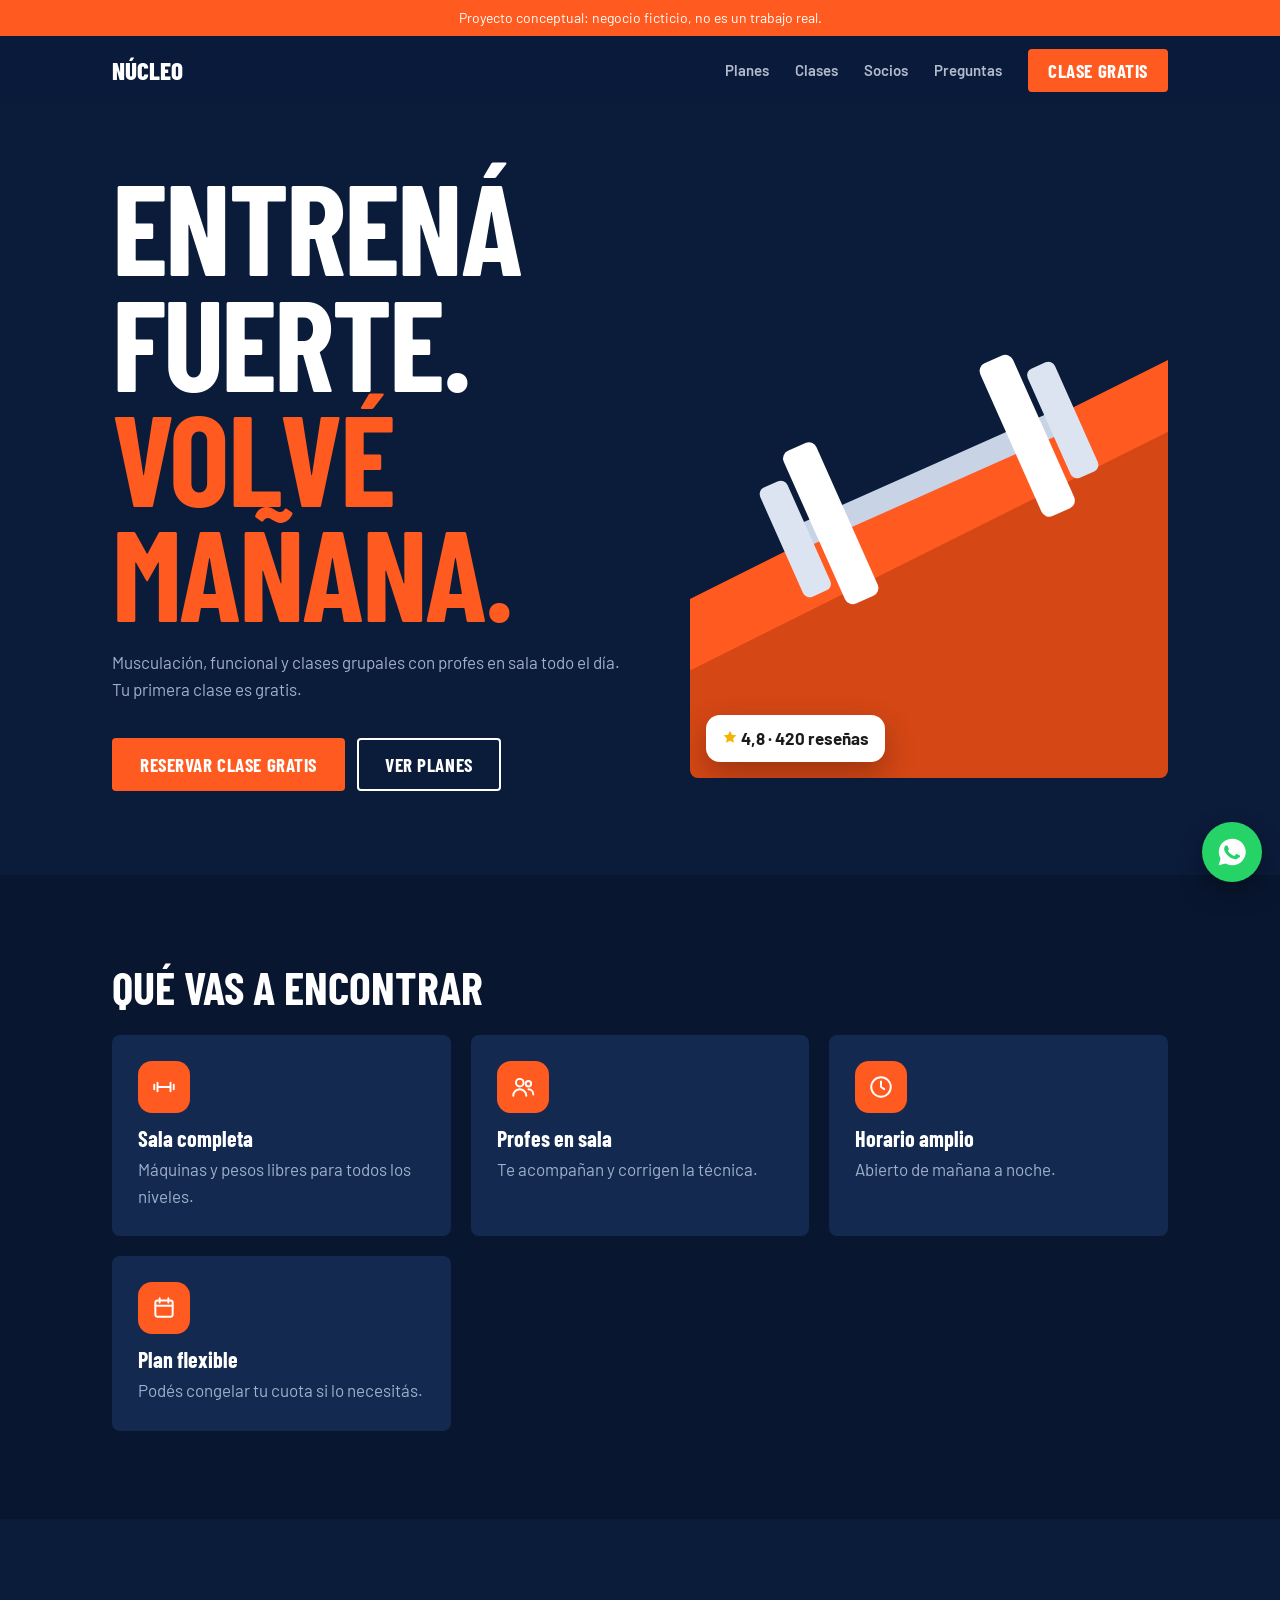
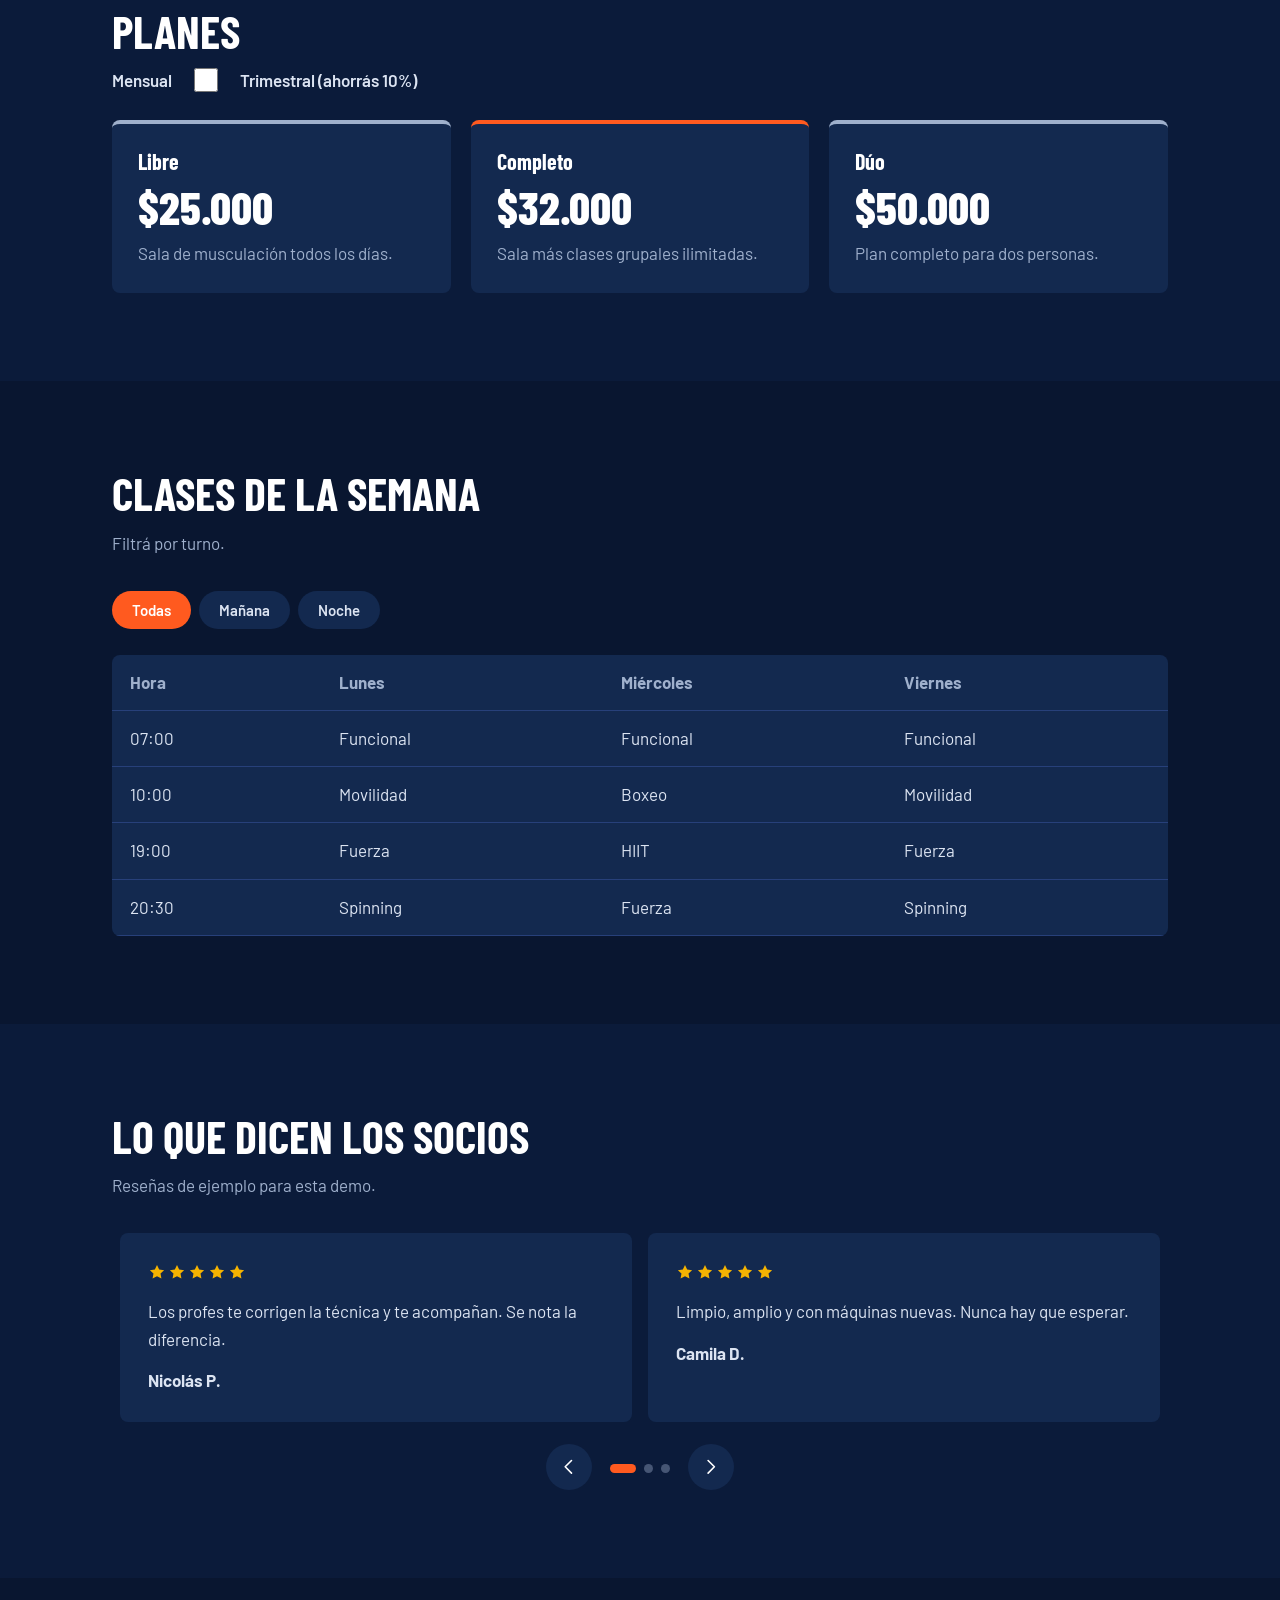
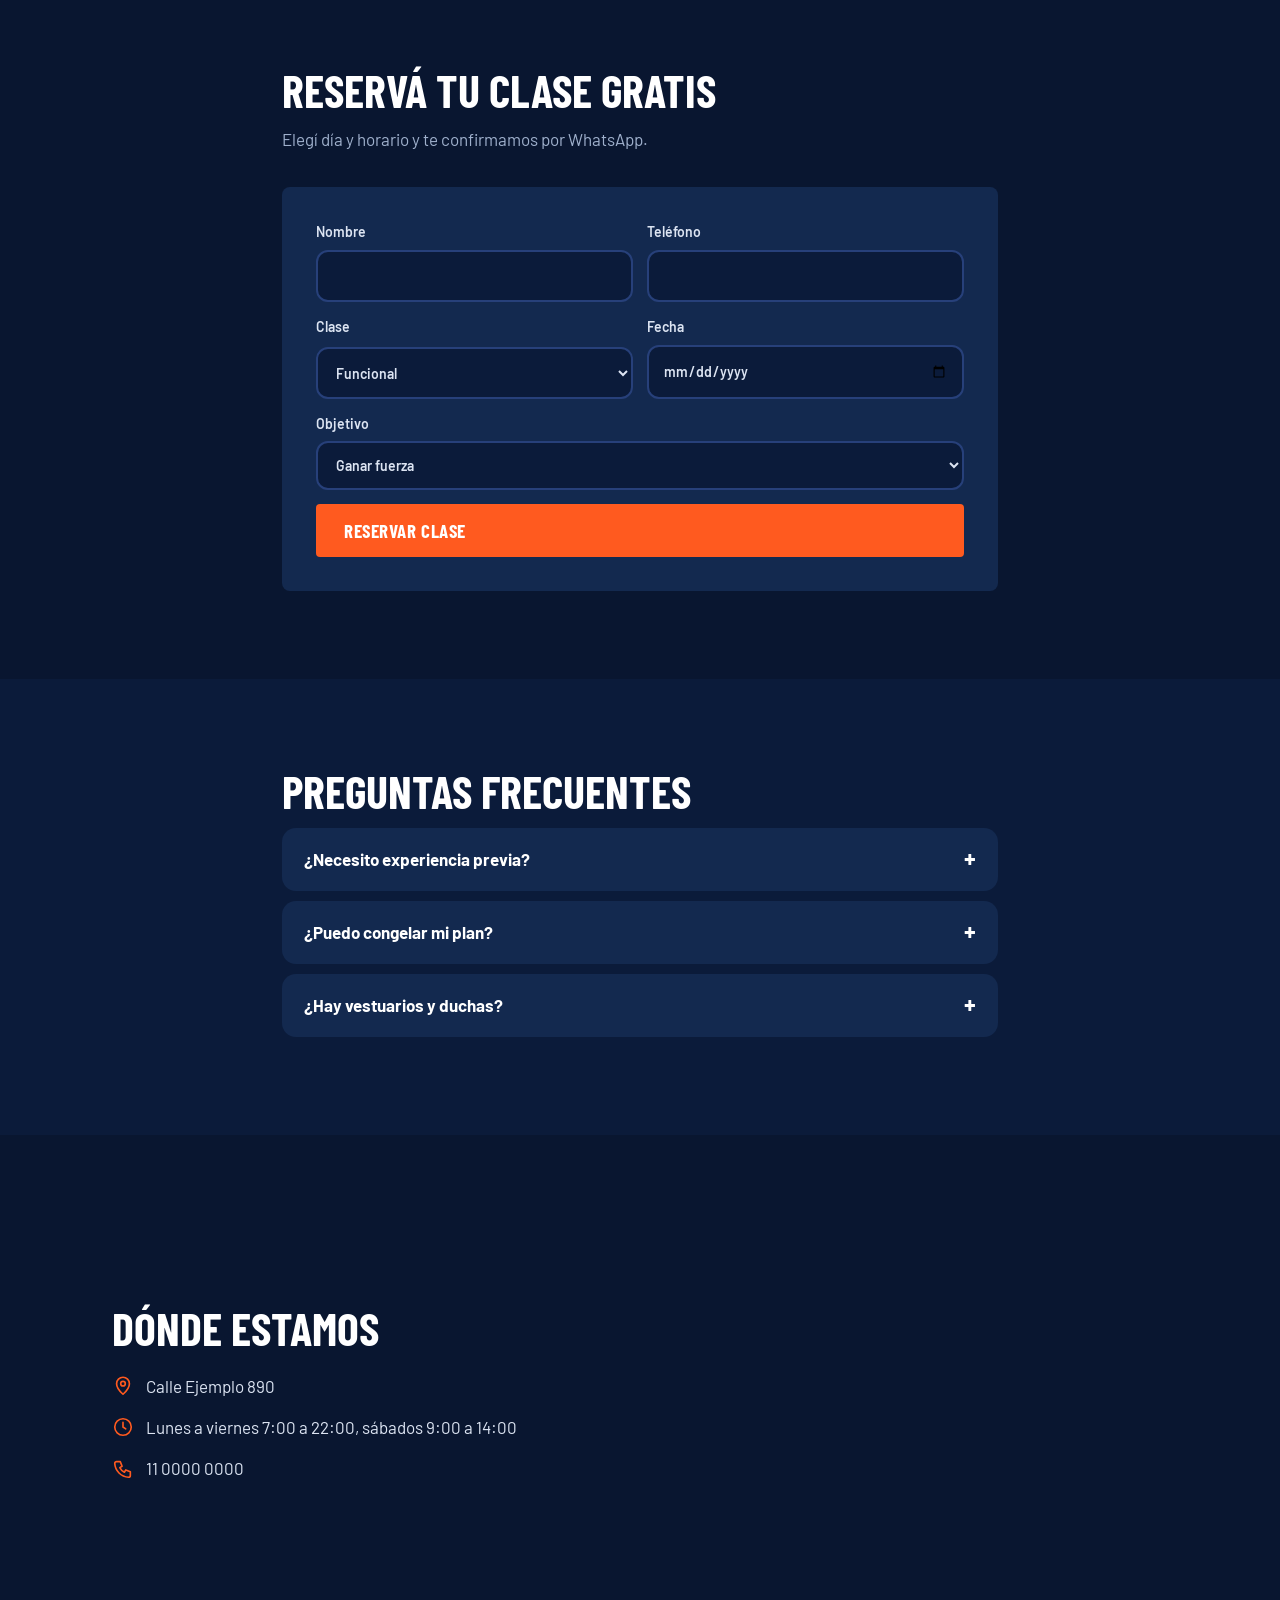
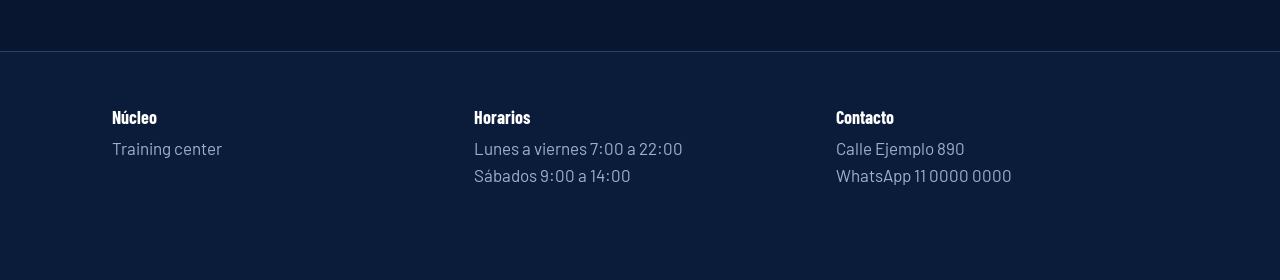
==== demos/gimnasio.html @ e84b5f0b "Add files via upload" ====
<!DOCTYPE html><html lang="es"><head><meta charset="utf-8"><meta name="viewport" content="width=device-width,initial-scale=1"><title>Núcleo Training · Gimnasio (demo)</title>
<link href="https://fonts.googleapis.com/css2?family=Barlow+Condensed:wght@700;800&family=Barlow:wght@400;600&display=swap" rel="stylesheet">
<link rel="stylesheet" href="../assets/common.css"><style>
:root{--bg:#0B1B3A;--tx:#DCE4F2;--hd:#fff;--mu:#9FB0CC;--ac:#FF5A1F;--on:#fff;--cd:#13294F;--bd:#27407A;--nb:#0B1B3Aee;--fi:#0B1B3A;--r:4px;--r2:8px;--fh:'Barlow Condensed',sans-serif;--fb:Barlow}
h1,h2,.logo{text-transform:uppercase}h1{font-size:clamp(56px,10vw,128px);line-height:.9}h1 span{color:var(--ac)}.btn{text-transform:uppercase;font-family:var(--fh);font-size:19px;letter-spacing:.03em}
.alt{background:#091630}.plan{border-top:4px solid var(--mu)}.plan.top{border-top-color:var(--ac)}.plan em{display:block;font:800 46px var(--fh);font-style:normal;color:var(--hd);margin:6px 0}
.sw{display:flex;align-items:center;gap:12px;margin-bottom:26px;font-weight:600}.sw input{width:44px;height:24px;accent-color:var(--ac)}
.tb{width:100%;border-collapse:collapse;background:var(--cd);border-radius:8px;overflow:hidden}.tb th,.tb td{padding:14px 18px;text-align:left;border-bottom:1px solid var(--bd)}.tb th{color:var(--mu)}.sc{overflow-x:auto}</style></head>
<body data-wa="5491100000000" data-msg="Hola Núcleo! Quiero probar una clase gratis.">
<div class="demo">Proyecto conceptual: negocio ficticio, no es un trabajo real.</div>
<header class="nav"><div class="w"><a class="logo" href="#">Núcleo</a><button class="burger" aria-label="Menú"><i data-i="menu"></i></button>
<nav><a href="#planes">Planes</a><a href="#clases">Clases</a><a href="#resenas">Socios</a><a href="#faq">Preguntas</a><a class="btn" href="#clase">Clase gratis</a></nav></div></header>
<section class="hero"><div class="w two"><div><h1>Entrená fuerte. <span>Volvé mañana.</span></h1>
<p class="sub">Musculación, funcional y clases grupales con profes en sala todo el día. Tu primera clase es gratis.</p>
<div class="cta"><a class="btn" href="#clase">Reservar clase gratis</a><a class="btn o" href="#planes">Ver planes</a></div></div>
<div class="ph tall nofoto" data-img="../img/gimnasio-hero.jpg" style="--ill:url(../img/gimnasio-hero.svg);--g:linear-gradient(150deg,#FF5A1F,#7a1f0a 70%,#0B1B3A)"><div class="badge"><i data-i="star"></i> 4,8 · 420 reseñas</div></div></div></section>
<section class="alt sec"><div class="w"><h2 class="rv">Qué vas a encontrar</h2><div class="g" style="margin-top:24px"><div class="card rv"><div class="ic"><i data-i="dumb"></i></div><h3>Sala completa</h3><p>Máquinas y pesos libres para todos los niveles.</p></div><div class="card rv"><div class="ic"><i data-i="users"></i></div><h3>Profes en sala</h3><p>Te acompañan y corrigen la técnica.</p></div><div class="card rv"><div class="ic"><i data-i="clock"></i></div><h3>Horario amplio</h3><p>Abierto de mañana a noche.</p></div><div class="card rv"><div class="ic"><i data-i="cal"></i></div><h3>Plan flexible</h3><p>Podés congelar tu cuota si lo necesitás.</p></div></div></div></section>
<section class="sec" id="planes"><div class="w"><h2 class="rv">Planes</h2><label class="sw rv">Mensual<input type="checkbox" data-bill>Trimestral (ahorrás 10%)</label>
<div class="g"><div class="card plan rv"><h3>Libre</h3><em>$<span data-m="25.000" data-t="22.500">25.000</span></em><p>Sala de musculación todos los días.</p></div>
<div class="card plan top rv"><h3>Completo</h3><em>$<span data-m="32.000" data-t="28.800">32.000</span></em><p>Sala más clases grupales ilimitadas.</p></div>
<div class="card plan rv"><h3>Dúo</h3><em>$<span data-m="50.000" data-t="45.000">50.000</span></em><p>Plan completo para dos personas.</p></div></div></div></section>
<section class="alt sec" id="clases"><div class="w"><h2 class="rv">Clases de la semana</h2><p class="sub rv">Filtrá por turno.</p>
<div class="tabs rv" data-tabs=".cl"><button class="on" data-f="*">Todas</button><button data-f="m">Mañana</button><button data-f="n">Noche</button></div>
<div class="sc rv"><table class="tb"><tr><th>Hora</th><th>Lunes</th><th>Miércoles</th><th>Viernes</th></tr>
<tr class="cl" data-c="m"><td>07:00</td><td>Funcional</td><td>Funcional</td><td>Funcional</td></tr><tr class="cl" data-c="m"><td>10:00</td><td>Movilidad</td><td>Boxeo</td><td>Movilidad</td></tr>
<tr class="cl" data-c="n"><td>19:00</td><td>Fuerza</td><td>HIIT</td><td>Fuerza</td></tr><tr class="cl" data-c="n"><td>20:30</td><td>Spinning</td><td>Fuerza</td><td>Spinning</td></tr></table></div></div></section>
<section class="sec" id="resenas"><div class="w"><h2 class="rv">Lo que dicen los socios</h2><p class="sub rv">Reseñas de ejemplo para esta demo.</p>
<div class="car rv"><div class="tr">
<div class="sl"><div><span class="st" data-s="5"></span><p>Los profes te corrigen la técnica y te acompañan. Se nota la diferencia.</p><b>Nicolás P.</b></div></div>
<div class="sl"><div><span class="st" data-s="5"></span><p>Limpio, amplio y con máquinas nuevas. Nunca hay que esperar.</p><b>Camila D.</b></div></div>
<div class="sl"><div><span class="st" data-s="5"></span><p>Las clases de HIIT son un desafío y el ambiente es muy bueno.</p><b>Joaquín T.</b></div></div>
<div class="sl"><div><span class="st" data-s="4"></span><p>Buen horario y buen precio. Los sábados se llena un poco.</p><b>Mariana L.</b></div></div></div>
<div class="cn"><button class="prev" aria-label="Anterior"><i data-i="left"></i></button><div class="dots"></div><button class="next" aria-label="Siguiente"><i data-i="right"></i></button></div></div></div></section>
<section class="alt sec" id="clase"><div class="w" style="max-width:760px"><h2 class="rv">Reservá tu clase gratis</h2><p class="sub rv">Elegí día y horario y te confirmamos por WhatsApp.</p>
<form class="f rv" data-t="Hola Núcleo! Quiero reservar mi clase gratis:" data-ok="¡Clase reservada!">
<label>Nombre<input name="Nombre" required></label><label>Teléfono<input name="Teléfono" type="tel" required></label>
<label>Clase<select name="Clase"><option>Funcional</option><option>Fuerza</option><option>HIIT</option><option>Boxeo</option><option>Spinning</option></select></label><label>Fecha<input name="Fecha" type="date" required></label>
<label class="full">Objetivo<select name="Objetivo"><option>Ganar fuerza</option><option>Bajar de peso</option><option>Mejorar mi condición</option><option>Solo quiero conocer</option></select></label>
<button class="btn full" type="submit">Reservar clase</button></form></div></section>
<section class="sec" id="faq"><div class="w" style="max-width:760px"><h2 class="rv">Preguntas frecuentes</h2>
<details class="rv"><summary>¿Necesito experiencia previa?</summary><p>No. Un profe arma tu rutina inicial según tu objetivo.</p></details>
<details class="rv"><summary>¿Puedo congelar mi plan?</summary><p>Sí, hasta 30 días por año avisando con anticipación.</p></details>
<details class="rv"><summary>¿Hay vestuarios y duchas?</summary><p>Sí, con casilleros y duchas con agua caliente.</p></details></div></section>
<section class="alt sec" id="ubicacion"><div class="w two"><div class="rv"><h2>Dónde estamos</h2><ul class="info"><li><i data-i="pin"></i>Calle Ejemplo 890</li><li><i data-i="clock"></i>Lunes a viernes 7:00 a 22:00, sábados 9:00 a 14:00</li><li><i data-i="phone"></i>11 0000 0000</li></ul></div><iframe class="map rv" title="Mapa de ubicación (demo)" loading="lazy" src="https://www.google.com/maps?q=Buenos+Aires,+Argentina&amp;output=embed"></iframe></div></section>
<footer><div class="w fg"><div><h3>Núcleo</h3><p>Training center</p></div><div><h3>Horarios</h3><p>Lunes a viernes 7:00 a 22:00<br>Sábados 9:00 a 14:00</p></div><div><h3>Contacto</h3><p>Calle Ejemplo 890<br>WhatsApp 11 0000 0000</p></div></div></footer>
<script src="../assets/common.js"></script></body></html>
---- assets/common.css ----
*{box-sizing:border-box;margin:0}html{scroll-behavior:smooth}
body{font:17px/1.6 var(--fb),system-ui,sans-serif;background:var(--bg);color:var(--tx)}
.w{max-width:1100px;margin:auto;padding:0 22px}.hide{display:none!important}
.demo{background:var(--ac);color:var(--on);text-align:center;font-size:14px;padding:7px 12px}
.nav{position:sticky;top:0;z-index:50;background:var(--nb);backdrop-filter:blur(12px)}
.nav .w{display:flex;align-items:center;justify-content:space-between;height:68px}
.logo{font:800 25px var(--fh);color:var(--hd);text-decoration:none}
.nav nav{display:flex;gap:26px;align-items:center}
.nav nav a:not(.btn){color:var(--tx);text-decoration:none;font-weight:600;font-size:15px;opacity:.8;transition:opacity .2s}
.nav nav a:not(.btn):hover{opacity:1}.nav .btn{padding:10px 20px}
.burger{display:none;background:none;border:0;color:var(--hd);font-size:30px;cursor:pointer}
.btn{display:inline-flex;align-items:center;gap:8px;border:0;cursor:pointer;font:700 16px var(--fb);background:var(--ac);color:var(--on);padding:15px 28px;border-radius:var(--r);text-decoration:none;transition:transform .2s,box-shadow .25s,filter .2s}
.btn:hover{transform:translateY(-2px);box-shadow:0 12px 26px -10px var(--ac);filter:brightness(1.08)}.btn:active{transform:none}
.btn.o{background:transparent;color:var(--hd);box-shadow:inset 0 0 0 2px var(--hd)}
:focus-visible{outline:3px solid var(--ac);outline-offset:3px}
.sec{padding:88px 0}h1,h2,h3{font-family:var(--fh);color:var(--hd);line-height:1.05}
h1{font-size:clamp(42px,7.4vw,84px);letter-spacing:-.02em;margin-bottom:20px}
h2{font-size:clamp(30px,5vw,46px);margin-bottom:12px}h3{font-size:22px}
.sub{color:var(--mu);max-width:56ch;margin-bottom:34px}.cta{display:flex;gap:12px;flex-wrap:wrap;margin-top:28px}
.hero{padding:64px 0 84px}.two{display:grid;grid-template-columns:1.1fr 1fr;gap:52px;align-items:center}
.ph{position:relative;border-radius:var(--r2);background:var(--img,none) center/cover,var(--ill,none) center/cover,var(--g);overflow:hidden;min-height:220px}
.tall{aspect-ratio:4/5}.wide{aspect-ratio:5/4}
.badge{position:absolute;left:16px;bottom:16px;z-index:2;background:#fff;color:#1b1b1b;padding:10px 16px;border-radius:14px;font-weight:700;box-shadow:0 12px 30px #0004;animation:fl 4s ease-in-out infinite}
@keyframes fl{50%{transform:translateY(-8px)}}
.stats{display:grid;grid-template-columns:repeat(auto-fit,minmax(160px,1fr));gap:16px;text-align:center}
.stats b{display:block;font:800 clamp(36px,5vw,52px) var(--fh);color:var(--pr,var(--ac))}.stats span{color:var(--mu);font-size:15px}
.g{display:grid;gap:20px;grid-template-columns:repeat(auto-fit,minmax(250px,1fr))}
.card{background:var(--cd);border-radius:var(--r2);padding:26px;transition:transform .3s,box-shadow .3s}
.card:hover{transform:translateY(-5px);box-shadow:0 22px 40px -22px #000a}.card p{color:var(--mu);margin-top:6px}
.row{display:flex;justify-content:space-between;gap:12px;align-items:baseline}.row b{color:var(--pr,var(--ac));font:800 20px var(--fh);white-space:nowrap}
.tabs{display:flex;gap:8px;flex-wrap:wrap;margin-bottom:26px}
.tabs button{border:0;cursor:pointer;font:600 15px var(--fb);padding:10px 20px;border-radius:999px;background:var(--cd);color:var(--tx);transition:.2s}
.tabs button.on{background:var(--ac);color:var(--on)}
.car{overflow:hidden;--n:1}.tr{display:flex;transition:transform .6s cubic-bezier(.2,.8,.2,1)}
.sl{flex:0 0 calc(100%/var(--n));padding:0 8px}.sl>div{background:var(--cd);border-radius:var(--r2);padding:28px;height:100%}
.sl p{margin:10px 0 14px}.st{color:#F5B301;display:inline-flex;gap:2px}.st .i{width:18px;height:18px}
.cn{display:flex;justify-content:center;align-items:center;gap:14px;margin-top:22px}
.cn button{display:grid;place-items:center;width:46px;height:46px;border-radius:50%;border:0;background:var(--cd);color:var(--hd);font-size:18px;cursor:pointer;transition:.2s}.cn button:hover{background:var(--ac);color:var(--on)}
.dots span{display:inline-block;width:9px;height:9px;margin:0 4px;border-radius:9px;background:var(--mu);opacity:.4;cursor:pointer;transition:.3s}.dots span.on{width:26px;background:var(--ac);opacity:1}
.f{display:grid;gap:14px;grid-template-columns:1fr 1fr;background:var(--cd);padding:34px;border-radius:var(--r2)}.f .full{grid-column:1/-1}
.f label{display:grid;gap:6px;font-weight:600;font-size:14px}
.f input,.f select,.f textarea{font:inherit;padding:13px 14px;border-radius:12px;border:2px solid var(--bd);background:var(--fi);color:var(--tx);transition:border .2s}
.f input:focus,.f select:focus,.f textarea:focus{border-color:var(--ac);outline:0}.f :user-invalid{border-color:#e5484d}
.ok{text-align:center;padding:20px}.ok p{margin:8px 0 20px;color:var(--mu)}
.chk{width:64px;height:64px;margin:0 auto 14px;border-radius:50%;background:var(--ac);color:var(--on);display:grid;place-items:center;font-size:32px;animation:pop .5s}
@keyframes pop{from{transform:scale(0)}}
details{background:var(--cd);border-radius:14px;padding:18px 22px;margin-bottom:10px}
summary{cursor:pointer;font-weight:700;color:var(--hd);list-style:none;display:flex;justify-content:space-between}
summary::after{content:"+";font-size:24px;line-height:1;transition:transform .3s}details[open] summary::after{transform:rotate(45deg)}
details p{margin-top:10px;color:var(--mu)}
footer{padding:56px 0 90px;border-top:1px solid var(--bd);color:var(--mu)}.fg{display:grid;gap:30px;grid-template-columns:repeat(auto-fit,minmax(200px,1fr))}
footer h3{font-size:18px;margin-bottom:8px}
.wa{position:fixed;right:18px;bottom:18px;z-index:60;width:60px;height:60px;border-radius:50%;background:#25D366;display:grid;place-items:center;box-shadow:0 10px 26px #0005;animation:pu 2.6s infinite;transition:transform .2s}.wa:hover{transform:scale(1.1)}
@keyframes pu{0%{box-shadow:0 0 0 0 #25D366aa}70%,100%{box-shadow:0 0 0 20px #25D36600}}
.toast{position:fixed;left:50%;bottom:24px;z-index:70;transform:translate(-50%,140px);background:#111;color:#fff;padding:13px 22px;border-radius:12px;transition:transform .4s}.toast.show{transform:translate(-50%,0)}
.js .rv{opacity:0;transform:translateY(26px);transition:opacity .8s,transform .8s}.js .rv.in{opacity:1;transform:none}
.hero .two>*{animation:up .9s both}.hero .two>*:nth-child(2){animation-delay:.15s}@keyframes up{from{opacity:0;transform:translateY(24px)}}
@media(min-width:900px){.car{--n:2}}
@media(max-width:820px){.two,.f{grid-template-columns:1fr}.burger{display:block}.nav nav{display:none}
.nav nav.open{display:flex;position:absolute;top:68px;left:0;right:0;flex-direction:column;align-items:stretch;gap:16px;padding:22px;background:var(--bg);text-align:center}.sec{padding:64px 0}}
@media(prefers-reduced-motion:reduce){*{animation:none!important;transition:none!important}.js .rv{opacity:1;transform:none}}
i{font-style:normal;display:inline-flex}
.i{width:1.2em;height:1.2em;fill:none;stroke:currentColor;stroke-width:1.8;stroke-linecap:round;stroke-linejoin:round;flex:none}
.i.fl{fill:currentColor;stroke:none}.i.fl.e{fill:none;stroke:currentColor;stroke-width:1.6}.badge .i{color:#F5B301;width:16px;height:16px;vertical-align:-2px}
.ic{width:52px;height:52px;border-radius:14px;background:var(--ac);color:var(--on);display:grid;place-items:center;margin-bottom:14px}.ic .i{width:26px;height:26px}
.info{list-style:none;padding:0;display:grid;gap:14px;margin-top:20px}.info li{display:flex;gap:12px;align-items:center}.info .i{color:var(--ac);width:22px;height:22px}
.map{border:0;width:100%;height:340px;border-radius:var(--r2)}
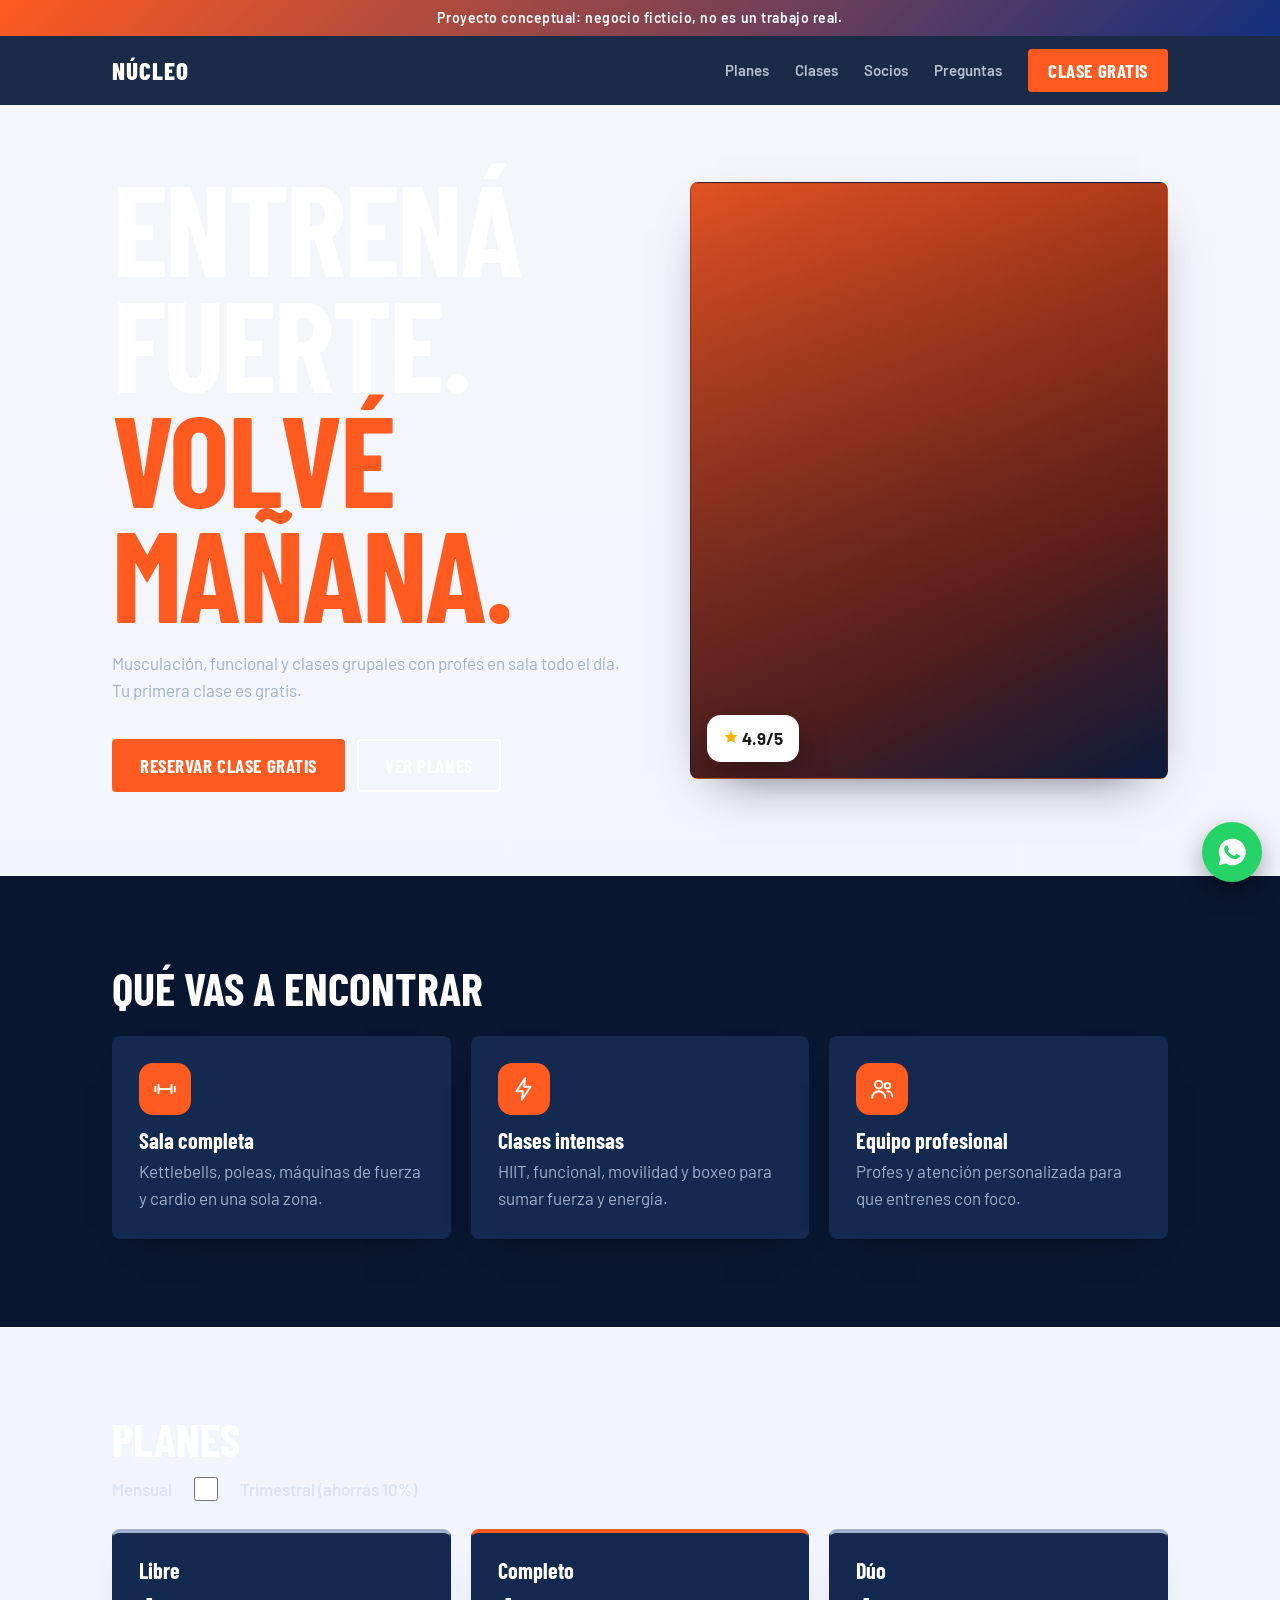
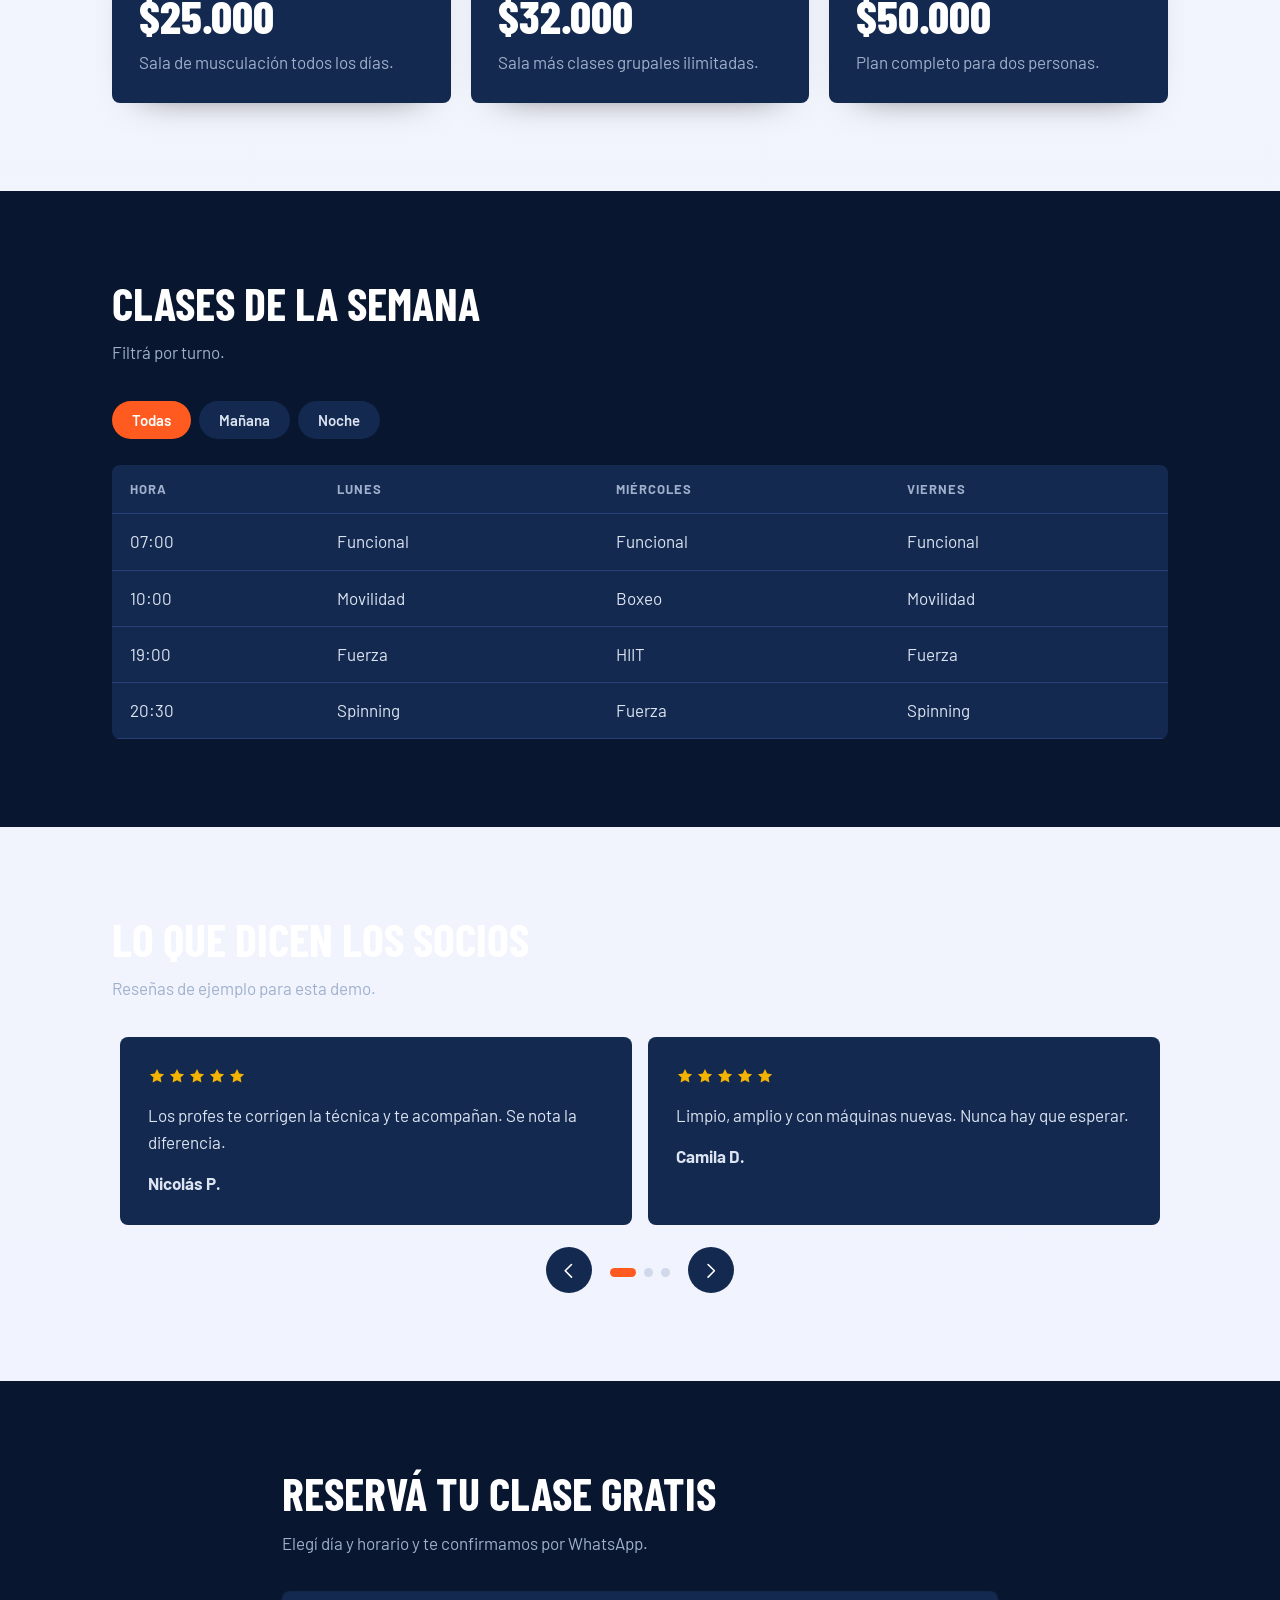
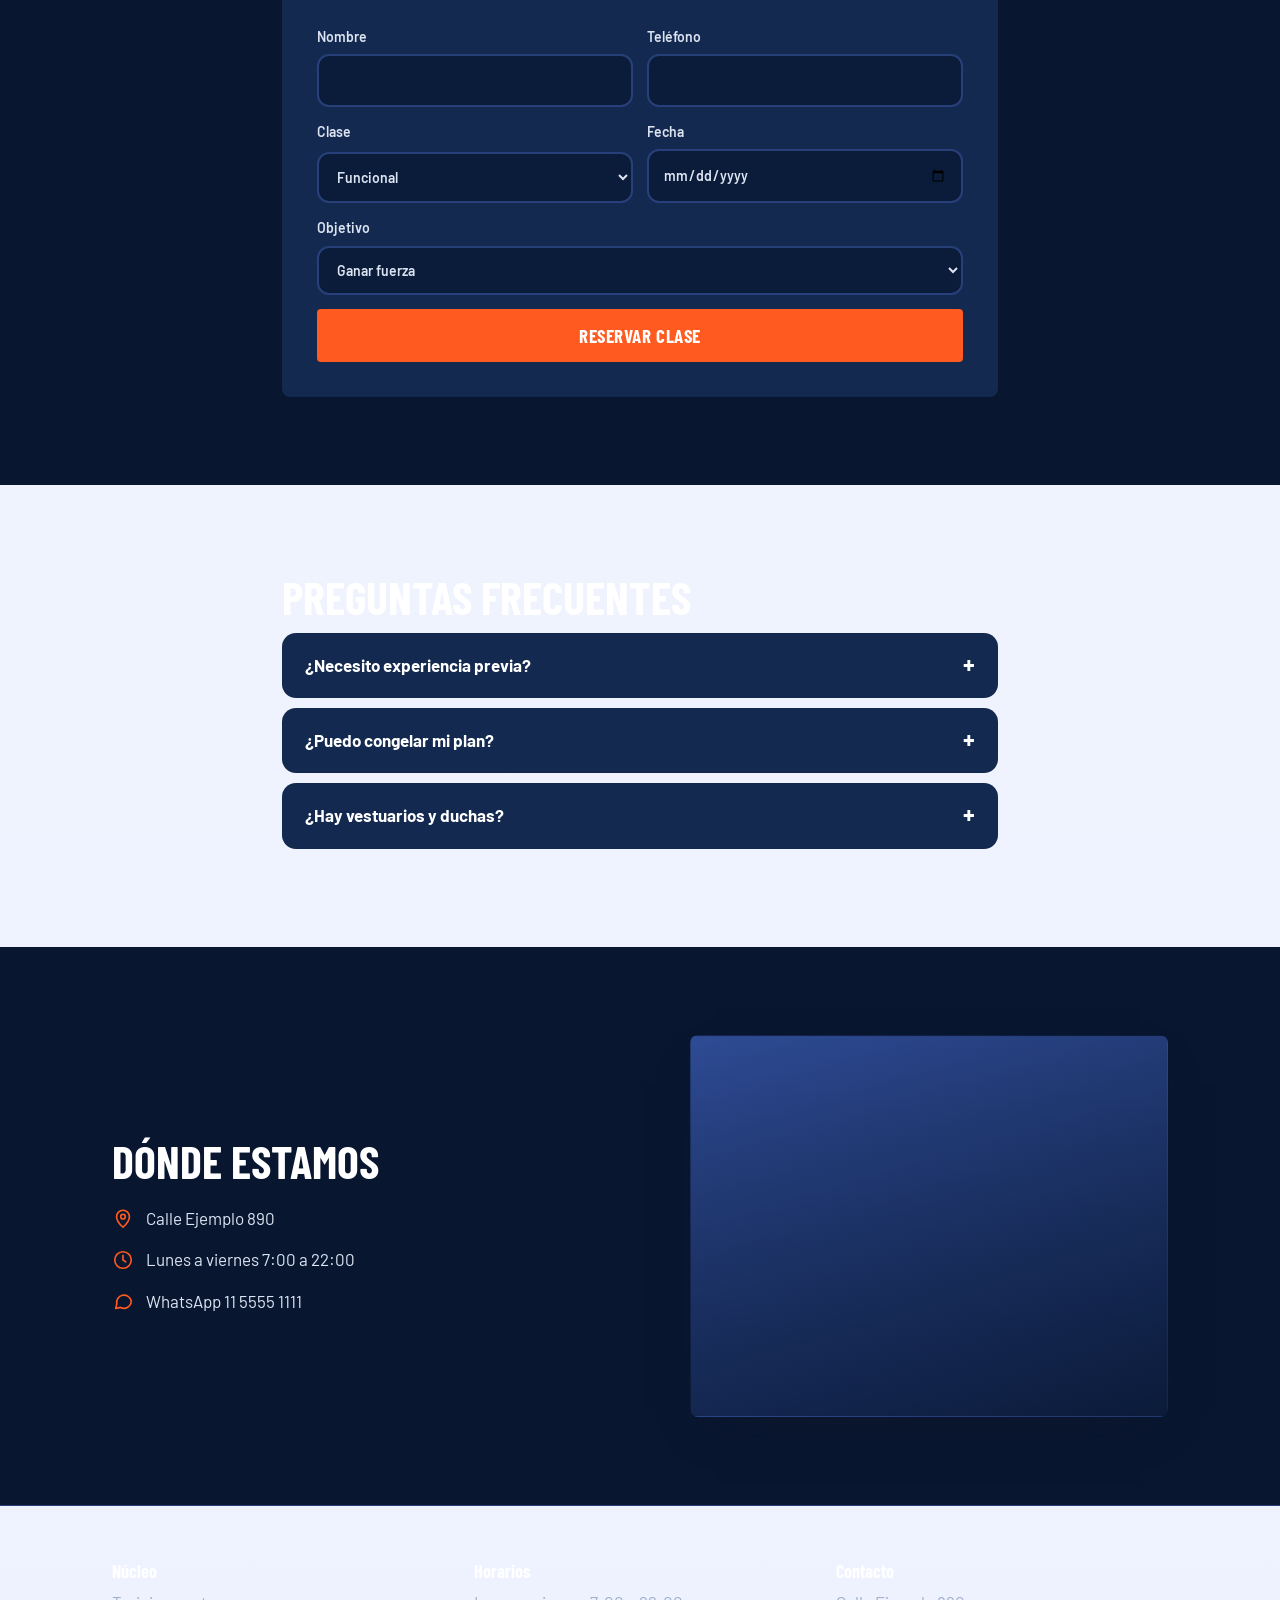
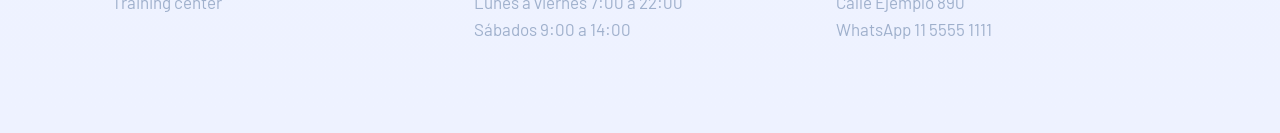
==== commit 2a5e2637: "Mejoro la calidad visual del portfolio y las demos usando fotos reales profesionales y pulso más pre" ====
--- a/demos/gimnasio.html
+++ b/demos/gimnasio.html
@@ -2,10 +2,8 @@
 <link href="https://fonts.googleapis.com/css2?family=Barlow+Condensed:wght@700;800&family=Barlow:wght@400;600&display=swap" rel="stylesheet">
 <link rel="stylesheet" href="../assets/common.css"><style>
 :root{--bg:#0B1B3A;--tx:#DCE4F2;--hd:#fff;--mu:#9FB0CC;--ac:#FF5A1F;--on:#fff;--cd:#13294F;--bd:#27407A;--nb:#0B1B3Aee;--fi:#0B1B3A;--r:4px;--r2:8px;--fh:'Barlow Condensed',sans-serif;--fb:Barlow}
-h1,h2,.logo{text-transform:uppercase}h1{font-size:clamp(56px,10vw,128px);line-height:.9}h1 span{color:var(--ac)}.btn{text-transform:uppercase;font-family:var(--fh);font-size:19px;letter-spacing:.03em}
-.alt{background:#091630}.plan{border-top:4px solid var(--mu)}.plan.top{border-top-color:var(--ac)}.plan em{display:block;font:800 46px var(--fh);font-style:normal;color:var(--hd);margin:6px 0}
-.sw{display:flex;align-items:center;gap:12px;margin-bottom:26px;font-weight:600}.sw input{width:44px;height:24px;accent-color:var(--ac)}
-.tb{width:100%;border-collapse:collapse;background:var(--cd);border-radius:8px;overflow:hidden}.tb th,.tb td{padding:14px 18px;text-align:left;border-bottom:1px solid var(--bd)}.tb th{color:var(--mu)}.sc{overflow-x:auto}</style></head>
+h1,h2,.logo{text-transform:uppercase}h1{font-size:clamp(56px,10vw,128px);line-height:.9}h1 span{color:var(--ac)}.btn{text-transform:uppercase;font-family:var(--fh);font-size:19px;letter-spacing:.03em}.alt{background:#091630}.plan{border-top:4px solid var(--mu)}.plan.top{border-top-color:var(--ac)}.plan em{display:block;font:800 46px var(--fh);font-style:normal;color:var(--hd);margin:6px 0}.sw{display:flex;align-items:center;gap:12px;margin-bottom:26px;font-weight:600}.sw input{width:44px;height:24px;accent-color:var(--ac)}.tb{width:100%;border-collapse:collapse;background:var(--cd);border-radius:8px;overflow:hidden}.tb th,.tb td{padding:14px 18px;text-align:left;border-bottom:1px solid var(--bd)}.tb th{color:var(--mu);font-size:13px;text-transform:uppercase;letter-spacing:.08em}.card{box-shadow:0 18px 38px -30px rgba(0,0,0,.7)}.nav .btn{background:var(--ac)}
+</style></head>
 <body data-wa="5491100000000" data-msg="Hola Núcleo! Quiero probar una clase gratis.">
 <div class="demo">Proyecto conceptual: negocio ficticio, no es un trabajo real.</div>
 <header class="nav"><div class="w"><a class="logo" href="#">Núcleo</a><button class="burger" aria-label="Menú"><i data-i="menu"></i></button>
@@ -13,34 +11,20 @@
 <section class="hero"><div class="w two"><div><h1>Entrená fuerte. <span>Volvé mañana.</span></h1>
 <p class="sub">Musculación, funcional y clases grupales con profes en sala todo el día. Tu primera clase es gratis.</p>
 <div class="cta"><a class="btn" href="#clase">Reservar clase gratis</a><a class="btn o" href="#planes">Ver planes</a></div></div>
-<div class="ph tall nofoto" data-img="../img/gimnasio-hero.jpg" style="--ill:url(../img/gimnasio-hero.svg);--g:linear-gradient(150deg,#FF5A1F,#7a1f0a 70%,#0B1B3A)"><div class="badge"><i data-i="star"></i> 4,8 · 420 reseñas</div></div></div></section>
-<section class="alt sec"><div class="w"><h2 class="rv">Qué vas a encontrar</h2><div class="g" style="margin-top:24px"><div class="card rv"><div class="ic"><i data-i="dumb"></i></div><h3>Sala completa</h3><p>Máquinas y pesos libres para todos los niveles.</p></div><div class="card rv"><div class="ic"><i data-i="users"></i></div><h3>Profes en sala</h3><p>Te acompañan y corrigen la técnica.</p></div><div class="card rv"><div class="ic"><i data-i="clock"></i></div><h3>Horario amplio</h3><p>Abierto de mañana a noche.</p></div><div class="card rv"><div class="ic"><i data-i="cal"></i></div><h3>Plan flexible</h3><p>Podés congelar tu cuota si lo necesitás.</p></div></div></div></section>
+<div class="ph tall nofoto" data-img="https://images.unsplash.com/photo-1517836357463-d25dfeac3438?auto=format&fit=crop&w=1200&q=80" style="--ill:linear-gradient(180deg,rgba(11,27,58,.12),rgba(11,27,58,.42));--g:linear-gradient(150deg,#FF5A1F,#7a1f0a 70%,#0B1B3A)"><div class="badge"><i data-i="star"></i> 4.9/5</div></div></div></section>
+<section class="alt sec"><div class="w"><h2 class="rv">Qué vas a encontrar</h2><div class="g" style="margin-top:24px"><div class="card rv"><div class="ic"><i data-i="dumb"></i></div><h3>Sala completa</h3><p>Kettlebells, poleas, máquinas de fuerza y cardio en una sola zona.</p></div><div class="card rv"><div class="ic"><i data-i="bolt"></i></div><h3>Clases intensas</h3><p>HIIT, funcional, movilidad y boxeo para sumar fuerza y energía.</p></div><div class="card rv"><div class="ic"><i data-i="users"></i></div><h3>Equipo profesional</h3><p>Profes y atención personalizada para que entrenes con foco.</p></div></div></div></section>
 <section class="sec" id="planes"><div class="w"><h2 class="rv">Planes</h2><label class="sw rv">Mensual<input type="checkbox" data-bill>Trimestral (ahorrás 10%)</label>
 <div class="g"><div class="card plan rv"><h3>Libre</h3><em>$<span data-m="25.000" data-t="22.500">25.000</span></em><p>Sala de musculación todos los días.</p></div>
 <div class="card plan top rv"><h3>Completo</h3><em>$<span data-m="32.000" data-t="28.800">32.000</span></em><p>Sala más clases grupales ilimitadas.</p></div>
 <div class="card plan rv"><h3>Dúo</h3><em>$<span data-m="50.000" data-t="45.000">50.000</span></em><p>Plan completo para dos personas.</p></div></div></div></section>
 <section class="alt sec" id="clases"><div class="w"><h2 class="rv">Clases de la semana</h2><p class="sub rv">Filtrá por turno.</p>
 <div class="tabs rv" data-tabs=".cl"><button class="on" data-f="*">Todas</button><button data-f="m">Mañana</button><button data-f="n">Noche</button></div>
-<div class="sc rv"><table class="tb"><tr><th>Hora</th><th>Lunes</th><th>Miércoles</th><th>Viernes</th></tr>
-<tr class="cl" data-c="m"><td>07:00</td><td>Funcional</td><td>Funcional</td><td>Funcional</td></tr><tr class="cl" data-c="m"><td>10:00</td><td>Movilidad</td><td>Boxeo</td><td>Movilidad</td></tr>
-<tr class="cl" data-c="n"><td>19:00</td><td>Fuerza</td><td>HIIT</td><td>Fuerza</td></tr><tr class="cl" data-c="n"><td>20:30</td><td>Spinning</td><td>Fuerza</td><td>Spinning</td></tr></table></div></div></section>
+<div class="sc rv"><table class="tb"><tr><th>Hora</th><th>Lunes</th><th>Miércoles</th><th>Viernes</th></tr><tr class="cl" data-c="m"><td>07:00</td><td>Funcional</td><td>Funcional</td><td>Funcional</td></tr><tr class="cl" data-c="m"><td>10:00</td><td>Movilidad</td><td>Boxeo</td><td>Movilidad</td></tr><tr class="cl" data-c="n"><td>19:00</td><td>Fuerza</td><td>HIIT</td><td>Fuerza</td></tr><tr class="cl" data-c="n"><td>20:30</td><td>Spinning</td><td>Fuerza</td><td>Spinning</td></tr></table></div></div></section>
 <section class="sec" id="resenas"><div class="w"><h2 class="rv">Lo que dicen los socios</h2><p class="sub rv">Reseñas de ejemplo para esta demo.</p>
-<div class="car rv"><div class="tr">
-<div class="sl"><div><span class="st" data-s="5"></span><p>Los profes te corrigen la técnica y te acompañan. Se nota la diferencia.</p><b>Nicolás P.</b></div></div>
-<div class="sl"><div><span class="st" data-s="5"></span><p>Limpio, amplio y con máquinas nuevas. Nunca hay que esperar.</p><b>Camila D.</b></div></div>
-<div class="sl"><div><span class="st" data-s="5"></span><p>Las clases de HIIT son un desafío y el ambiente es muy bueno.</p><b>Joaquín T.</b></div></div>
-<div class="sl"><div><span class="st" data-s="4"></span><p>Buen horario y buen precio. Los sábados se llena un poco.</p><b>Mariana L.</b></div></div></div>
-<div class="cn"><button class="prev" aria-label="Anterior"><i data-i="left"></i></button><div class="dots"></div><button class="next" aria-label="Siguiente"><i data-i="right"></i></button></div></div></div></section>
+<div class="car rv"><div class="tr"><div class="sl"><div><span class="st" data-s="5"></span><p>Los profes te corrigen la técnica y te acompañan. Se nota la diferencia.</p><b>Nicolás P.</b></div></div><div class="sl"><div><span class="st" data-s="5"></span><p>Limpio, amplio y con máquinas nuevas. Nunca hay que esperar.</p><b>Camila D.</b></div></div><div class="sl"><div><span class="st" data-s="5"></span><p>Las clases de HIIT son un desafío y el ambiente es muy bueno.</p><b>Joaquín T.</b></div></div><div class="sl"><div><span class="st" data-s="4"></span><p>Buen horario y buen precio. Los sábados se llena un poco.</p><b>Mariana L.</b></div></div></div><div class="cn"><button class="prev" aria-label="Anterior"><i data-i="left"></i></button><div class="dots"></div><button class="next" aria-label="Siguiente"><i data-i="right"></i></button></div></div></div></section>
 <section class="alt sec" id="clase"><div class="w" style="max-width:760px"><h2 class="rv">Reservá tu clase gratis</h2><p class="sub rv">Elegí día y horario y te confirmamos por WhatsApp.</p>
-<form class="f rv" data-t="Hola Núcleo! Quiero reservar mi clase gratis:" data-ok="¡Clase reservada!">
-<label>Nombre<input name="Nombre" required></label><label>Teléfono<input name="Teléfono" type="tel" required></label>
-<label>Clase<select name="Clase"><option>Funcional</option><option>Fuerza</option><option>HIIT</option><option>Boxeo</option><option>Spinning</option></select></label><label>Fecha<input name="Fecha" type="date" required></label>
-<label class="full">Objetivo<select name="Objetivo"><option>Ganar fuerza</option><option>Bajar de peso</option><option>Mejorar mi condición</option><option>Solo quiero conocer</option></select></label>
-<button class="btn full" type="submit">Reservar clase</button></form></div></section>
-<section class="sec" id="faq"><div class="w" style="max-width:760px"><h2 class="rv">Preguntas frecuentes</h2>
-<details class="rv"><summary>¿Necesito experiencia previa?</summary><p>No. Un profe arma tu rutina inicial según tu objetivo.</p></details>
-<details class="rv"><summary>¿Puedo congelar mi plan?</summary><p>Sí, hasta 30 días por año avisando con anticipación.</p></details>
-<details class="rv"><summary>¿Hay vestuarios y duchas?</summary><p>Sí, con casilleros y duchas con agua caliente.</p></details></div></section>
-<section class="alt sec" id="ubicacion"><div class="w two"><div class="rv"><h2>Dónde estamos</h2><ul class="info"><li><i data-i="pin"></i>Calle Ejemplo 890</li><li><i data-i="clock"></i>Lunes a viernes 7:00 a 22:00, sábados 9:00 a 14:00</li><li><i data-i="phone"></i>11 0000 0000</li></ul></div><iframe class="map rv" title="Mapa de ubicación (demo)" loading="lazy" src="https://www.google.com/maps?q=Buenos+Aires,+Argentina&amp;output=embed"></iframe></div></section>
-<footer><div class="w fg"><div><h3>Núcleo</h3><p>Training center</p></div><div><h3>Horarios</h3><p>Lunes a viernes 7:00 a 22:00<br>Sábados 9:00 a 14:00</p></div><div><h3>Contacto</h3><p>Calle Ejemplo 890<br>WhatsApp 11 0000 0000</p></div></div></footer>
+<form class="f rv" data-t="Hola Núcleo! Quiero reservar mi clase gratis:" data-ok="¡Clase reservada!"><label>Nombre<input name="Nombre" required></label><label>Teléfono<input name="Teléfono" type="tel" required></label><label>Clase<select name="Clase"><option>Funcional</option><option>Fuerza</option><option>HIIT</option><option>Boxeo</option><option>Spinning</option></select></label><label>Fecha<input name="Fecha" type="date" required></label><label class="full">Objetivo<select name="Objetivo"><option>Ganar fuerza</option><option>Bajar de peso</option><option>Mejorar mi condición</option><option>Solo quiero conocer</option></select></label><button class="btn full" type="submit">Reservar clase</button></form></div></section>
+<section class="sec" id="faq"><div class="w" style="max-width:760px"><h2 class="rv">Preguntas frecuentes</h2><details class="rv"><summary>¿Necesito experiencia previa?</summary><p>No. Un profe arma tu rutina inicial según tu objetivo.</p></details><details class="rv"><summary>¿Puedo congelar mi plan?</summary><p>Sí, hasta 30 días por año avisando con anticipación.</p></details><details class="rv"><summary>¿Hay vestuarios y duchas?</summary><p>Sí, con casilleros y duchas con agua caliente.</p></details></div></section>
+<section class="alt sec" id="ubicacion"><div class="w two"><div class="rv"><h2>Dónde estamos</h2><ul class="info"><li><i data-i="pin"></i>Calle Ejemplo 890</li><li><i data-i="clock"></i>Lunes a viernes 7:00 a 22:00</li><li><i data-i="chat"></i>WhatsApp 11 5555 1111</li></ul></div><div class="ph wide nofoto" data-img="https://images.unsplash.com/photo-1534438327276-14e5300c3a48?auto=format&fit=crop&w=1200&q=80" style="--ill:linear-gradient(180deg,rgba(11,27,58,.08),rgba(11,27,58,.28));--g:linear-gradient(160deg,#314f9c,#0b1b3a)"></div></div></section>
+<footer><div class="w fg"><div><h3>Núcleo</h3><p>Training center</p></div><div><h3>Horarios</h3><p>Lunes a viernes 7:00 a 22:00<br>Sábados 9:00 a 14:00</p></div><div><h3>Contacto</h3><p>Calle Ejemplo 890<br>WhatsApp 11 5555 1111</p></div></div></footer>
 <script src="../assets/common.js"></script></body></html>
--- a/assets/common.css
+++ b/assets/common.css
@@ -1,16 +1,14 @@
-*{box-sizing:border-box;margin:0}html{scroll-behavior:smooth}
-body{font:17px/1.6 var(--fb),system-ui,sans-serif;background:var(--bg);color:var(--tx)}
-.w{max-width:1100px;margin:auto;padding:0 22px}.hide{display:none!important}
-.demo{background:var(--ac);color:var(--on);text-align:center;font-size:14px;padding:7px 12px}
-.nav{position:sticky;top:0;z-index:50;background:var(--nb);backdrop-filter:blur(12px)}
+*{box-sizing:border-box;margin:0}html{scroll-behavior:smooth}body{font:17px/1.6 var(--fb),system-ui,sans-serif;background:linear-gradient(180deg,#f4f6fb 0%,#eef2ff 100%);color:var(--tx)}img,iframe,svg{max-width:100%;display:block}a{color:inherit}.w{max-width:1100px;margin:auto;padding:0 22px}.hide{display:none!important}
+.demo{background:linear-gradient(135deg,var(--ac),#132f7d);color:var(--on);text-align:center;font-size:14px;padding:7px 12px;letter-spacing:.04em;font-weight:600}
+.nav{position:sticky;top:0;z-index:50;background:var(--nb);backdrop-filter:blur(14px);border-bottom:1px solid rgba(16,24,40,.06)}
 .nav .w{display:flex;align-items:center;justify-content:space-between;height:68px}
-.logo{font:800 25px var(--fh);color:var(--hd);text-decoration:none}
+.logo{font:800 25px var(--fh);color:var(--hd);text-decoration:none;letter-spacing:.04em}
 .nav nav{display:flex;gap:26px;align-items:center}
 .nav nav a:not(.btn){color:var(--tx);text-decoration:none;font-weight:600;font-size:15px;opacity:.8;transition:opacity .2s}
 .nav nav a:not(.btn):hover{opacity:1}.nav .btn{padding:10px 20px}
 .burger{display:none;background:none;border:0;color:var(--hd);font-size:30px;cursor:pointer}
-.btn{display:inline-flex;align-items:center;gap:8px;border:0;cursor:pointer;font:700 16px var(--fb);background:var(--ac);color:var(--on);padding:15px 28px;border-radius:var(--r);text-decoration:none;transition:transform .2s,box-shadow .25s,filter .2s}
-.btn:hover{transform:translateY(-2px);box-shadow:0 12px 26px -10px var(--ac);filter:brightness(1.08)}.btn:active{transform:none}
+.btn{display:inline-flex;align-items:center;justify-content:center;gap:8px;border:0;cursor:pointer;font:700 16px var(--fb);background:var(--ac);color:var(--on);padding:15px 28px;border-radius:var(--r);text-decoration:none;transition:transform .2s,box-shadow .2s,filter .2s}
+.btn:hover{transform:translateY(-2px);box-shadow:0 18px 34px -18px var(--ac);filter:brightness(1.08)}.btn:active{transform:none}
 .btn.o{background:transparent;color:var(--hd);box-shadow:inset 0 0 0 2px var(--hd)}
 :focus-visible{outline:3px solid var(--ac);outline-offset:3px}
 .sec{padding:88px 0}h1,h2,h3{font-family:var(--fh);color:var(--hd);line-height:1.05}
@@ -18,15 +16,15 @@
 h2{font-size:clamp(30px,5vw,46px);margin-bottom:12px}h3{font-size:22px}
 .sub{color:var(--mu);max-width:56ch;margin-bottom:34px}.cta{display:flex;gap:12px;flex-wrap:wrap;margin-top:28px}
 .hero{padding:64px 0 84px}.two{display:grid;grid-template-columns:1.1fr 1fr;gap:52px;align-items:center}
-.ph{position:relative;border-radius:var(--r2);background:var(--img,none) center/cover,var(--ill,none) center/cover,var(--g);overflow:hidden;min-height:220px}
+.ph{position:relative;border-radius:var(--r2);background:var(--img,none) center/cover,var(--ill,none) center/cover,var(--g);overflow:hidden;min-height:220px;box-shadow:0 20px 50px -28px rgba(16,24,40,.75);border:1px solid rgba(16,24,40,.06)}
 .tall{aspect-ratio:4/5}.wide{aspect-ratio:5/4}
 .badge{position:absolute;left:16px;bottom:16px;z-index:2;background:#fff;color:#1b1b1b;padding:10px 16px;border-radius:14px;font-weight:700;box-shadow:0 12px 30px #0004;animation:fl 4s ease-in-out infinite}
 @keyframes fl{50%{transform:translateY(-8px)}}
 .stats{display:grid;grid-template-columns:repeat(auto-fit,minmax(160px,1fr));gap:16px;text-align:center}
 .stats b{display:block;font:800 clamp(36px,5vw,52px) var(--fh);color:var(--pr,var(--ac))}.stats span{color:var(--mu);font-size:15px}
 .g{display:grid;gap:20px;grid-template-columns:repeat(auto-fit,minmax(250px,1fr))}
-.card{background:var(--cd);border-radius:var(--r2);padding:26px;transition:transform .3s,box-shadow .3s}
-.card:hover{transform:translateY(-5px);box-shadow:0 22px 40px -22px #000a}.card p{color:var(--mu);margin-top:6px}
+.card{background:var(--cd);border-radius:var(--r2);padding:26px;transition:transform .3s,box-shadow .3s;border:1px solid rgba(16,24,40,.04)}
+.card:hover{transform:translateY(-5px);box-shadow:0 24px 50px -28px rgba(16,24,40,.45)}.card p{color:var(--mu);margin-top:6px}
 .row{display:flex;justify-content:space-between;gap:12px;align-items:baseline}.row b{color:var(--pr,var(--ac));font:800 20px var(--fh);white-space:nowrap}
 .tabs{display:flex;gap:8px;flex-wrap:wrap;margin-bottom:26px}
 .tabs button{border:0;cursor:pointer;font:600 15px var(--fb);padding:10px 20px;border-radius:999px;background:var(--cd);color:var(--tx);transition:.2s}
@@ -35,29 +33,29 @@
 .sl{flex:0 0 calc(100%/var(--n));padding:0 8px}.sl>div{background:var(--cd);border-radius:var(--r2);padding:28px;height:100%}
 .sl p{margin:10px 0 14px}.st{color:#F5B301;display:inline-flex;gap:2px}.st .i{width:18px;height:18px}
 .cn{display:flex;justify-content:center;align-items:center;gap:14px;margin-top:22px}
-.cn button{display:grid;place-items:center;width:46px;height:46px;border-radius:50%;border:0;background:var(--cd);color:var(--hd);font-size:18px;cursor:pointer;transition:.2s}.cn button:hover{background:var(--ac);color:var(--on)}
+.cn button{display:grid;place-items:center;width:46px;height:46px;border-radius:50%;border:0;background:var(--cd);color:var(--hd);font-size:18px;cursor:pointer;transition:.2s}.cn button:hover{transform:translateY(-2px)}
 .dots span{display:inline-block;width:9px;height:9px;margin:0 4px;border-radius:9px;background:var(--mu);opacity:.4;cursor:pointer;transition:.3s}.dots span.on{width:26px;background:var(--ac);opacity:1}
-.f{display:grid;gap:14px;grid-template-columns:1fr 1fr;background:var(--cd);padding:34px;border-radius:var(--r2)}.f .full{grid-column:1/-1}
+.f{display:grid;gap:14px;grid-template-columns:1fr 1fr;background:var(--cd);padding:34px;border-radius:var(--r2);border:1px solid rgba(16,24,40,.04)}.f .full{grid-column:1/-1}
 .f label{display:grid;gap:6px;font-weight:600;font-size:14px}
-.f input,.f select,.f textarea{font:inherit;padding:13px 14px;border-radius:12px;border:2px solid var(--bd);background:var(--fi);color:var(--tx);transition:border .2s}
+.f input,.f select,.f textarea{font:inherit;padding:13px 14px;border-radius:12px;border:2px solid var(--bd);background:var(--fi);color:var(--tx);transition:border .2s;max-width:100%}
 .f input:focus,.f select:focus,.f textarea:focus{border-color:var(--ac);outline:0}.f :user-invalid{border-color:#e5484d}
 .ok{text-align:center;padding:20px}.ok p{margin:8px 0 20px;color:var(--mu)}
 .chk{width:64px;height:64px;margin:0 auto 14px;border-radius:50%;background:var(--ac);color:var(--on);display:grid;place-items:center;font-size:32px;animation:pop .5s}
 @keyframes pop{from{transform:scale(0)}}
-details{background:var(--cd);border-radius:14px;padding:18px 22px;margin-bottom:10px}
+details{background:var(--cd);border-radius:14px;padding:18px 22px;margin-bottom:10px;border:1px solid rgba(16,24,40,.04)}
 summary{cursor:pointer;font-weight:700;color:var(--hd);list-style:none;display:flex;justify-content:space-between}
 summary::after{content:"+";font-size:24px;line-height:1;transition:transform .3s}details[open] summary::after{transform:rotate(45deg)}
 details p{margin-top:10px;color:var(--mu)}
 footer{padding:56px 0 90px;border-top:1px solid var(--bd);color:var(--mu)}.fg{display:grid;gap:30px;grid-template-columns:repeat(auto-fit,minmax(200px,1fr))}
 footer h3{font-size:18px;margin-bottom:8px}
-.wa{position:fixed;right:18px;bottom:18px;z-index:60;width:60px;height:60px;border-radius:50%;background:#25D366;display:grid;place-items:center;box-shadow:0 10px 26px #0005;animation:pu 2.6s infinite;transition:transform .2s}.wa:hover{transform:scale(1.1)}
+.wa{position:fixed;right:18px;bottom:18px;z-index:60;width:60px;height:60px;border-radius:50%;background:#25D366;display:grid;place-items:center;box-shadow:0 10px 26px #0005;animation:pu 2.6s infinite}
 @keyframes pu{0%{box-shadow:0 0 0 0 #25D366aa}70%,100%{box-shadow:0 0 0 20px #25D36600}}
 .toast{position:fixed;left:50%;bottom:24px;z-index:70;transform:translate(-50%,140px);background:#111;color:#fff;padding:13px 22px;border-radius:12px;transition:transform .4s}.toast.show{transform:translate(-50%,0)}
 .js .rv{opacity:0;transform:translateY(26px);transition:opacity .8s,transform .8s}.js .rv.in{opacity:1;transform:none}
 .hero .two>*{animation:up .9s both}.hero .two>*:nth-child(2){animation-delay:.15s}@keyframes up{from{opacity:0;transform:translateY(24px)}}
 @media(min-width:900px){.car{--n:2}}
-@media(max-width:820px){.two,.f{grid-template-columns:1fr}.burger{display:block}.nav nav{display:none}
-.nav nav.open{display:flex;position:absolute;top:68px;left:0;right:0;flex-direction:column;align-items:stretch;gap:16px;padding:22px;background:var(--bg);text-align:center}.sec{padding:64px 0}}
+@media(max-width:820px){.w{padding:0 18px}.two,.f{grid-template-columns:1fr}.burger{display:block}.nav nav{display:none}.nav nav.open{display:flex;position:absolute;top:68px;left:0;right:0;flex-direction:column;align-items:stretch;gap:16px;padding:22px;background:var(--bg);text-align:center;border-bottom:1px solid var(--bd)}.nav nav.open a{padding:8px 0}.sec{padding:64px 0}}
+@media(max-width:560px){.demo{font-size:12px;padding:6px 10px}.nav .w{height:60px}.logo{font-size:20px}.cta{flex-direction:column}.cta .btn{width:100%}.f{padding:20px}.card{padding:20px}.pc .shot iframe{height:220px}}
 @media(prefers-reduced-motion:reduce){*{animation:none!important;transition:none!important}.js .rv{opacity:1;transform:none}}
 i{font-style:normal;display:inline-flex}
 .i{width:1.2em;height:1.2em;fill:none;stroke:currentColor;stroke-width:1.8;stroke-linecap:round;stroke-linejoin:round;flex:none}
@@ -65,3 +63,5 @@
 .ic{width:52px;height:52px;border-radius:14px;background:var(--ac);color:var(--on);display:grid;place-items:center;margin-bottom:14px}.ic .i{width:26px;height:26px}
 .info{list-style:none;padding:0;display:grid;gap:14px;margin-top:20px}.info li{display:flex;gap:12px;align-items:center}.info .i{color:var(--ac);width:22px;height:22px}
 .map{border:0;width:100%;height:340px;border-radius:var(--r2)}
+.pc .shot{position:relative;overflow:hidden;border-radius:var(--r2);background:linear-gradient(160deg,#dfe8ff,#b8cafc);border:1px solid rgba(47,91,255,.18)}
+.pc .shot iframe{width:100%;height:260px;border:0;display:block;background:#eef3ff}.pc .shot a{position:absolute;inset:auto 14px 14px 14px;display:inline-flex;justify-content:center;padding:10px 14px;border-radius:999px;background:rgba(16,24,40,.78);color:#fff;text-decoration:none;font-weight:700}
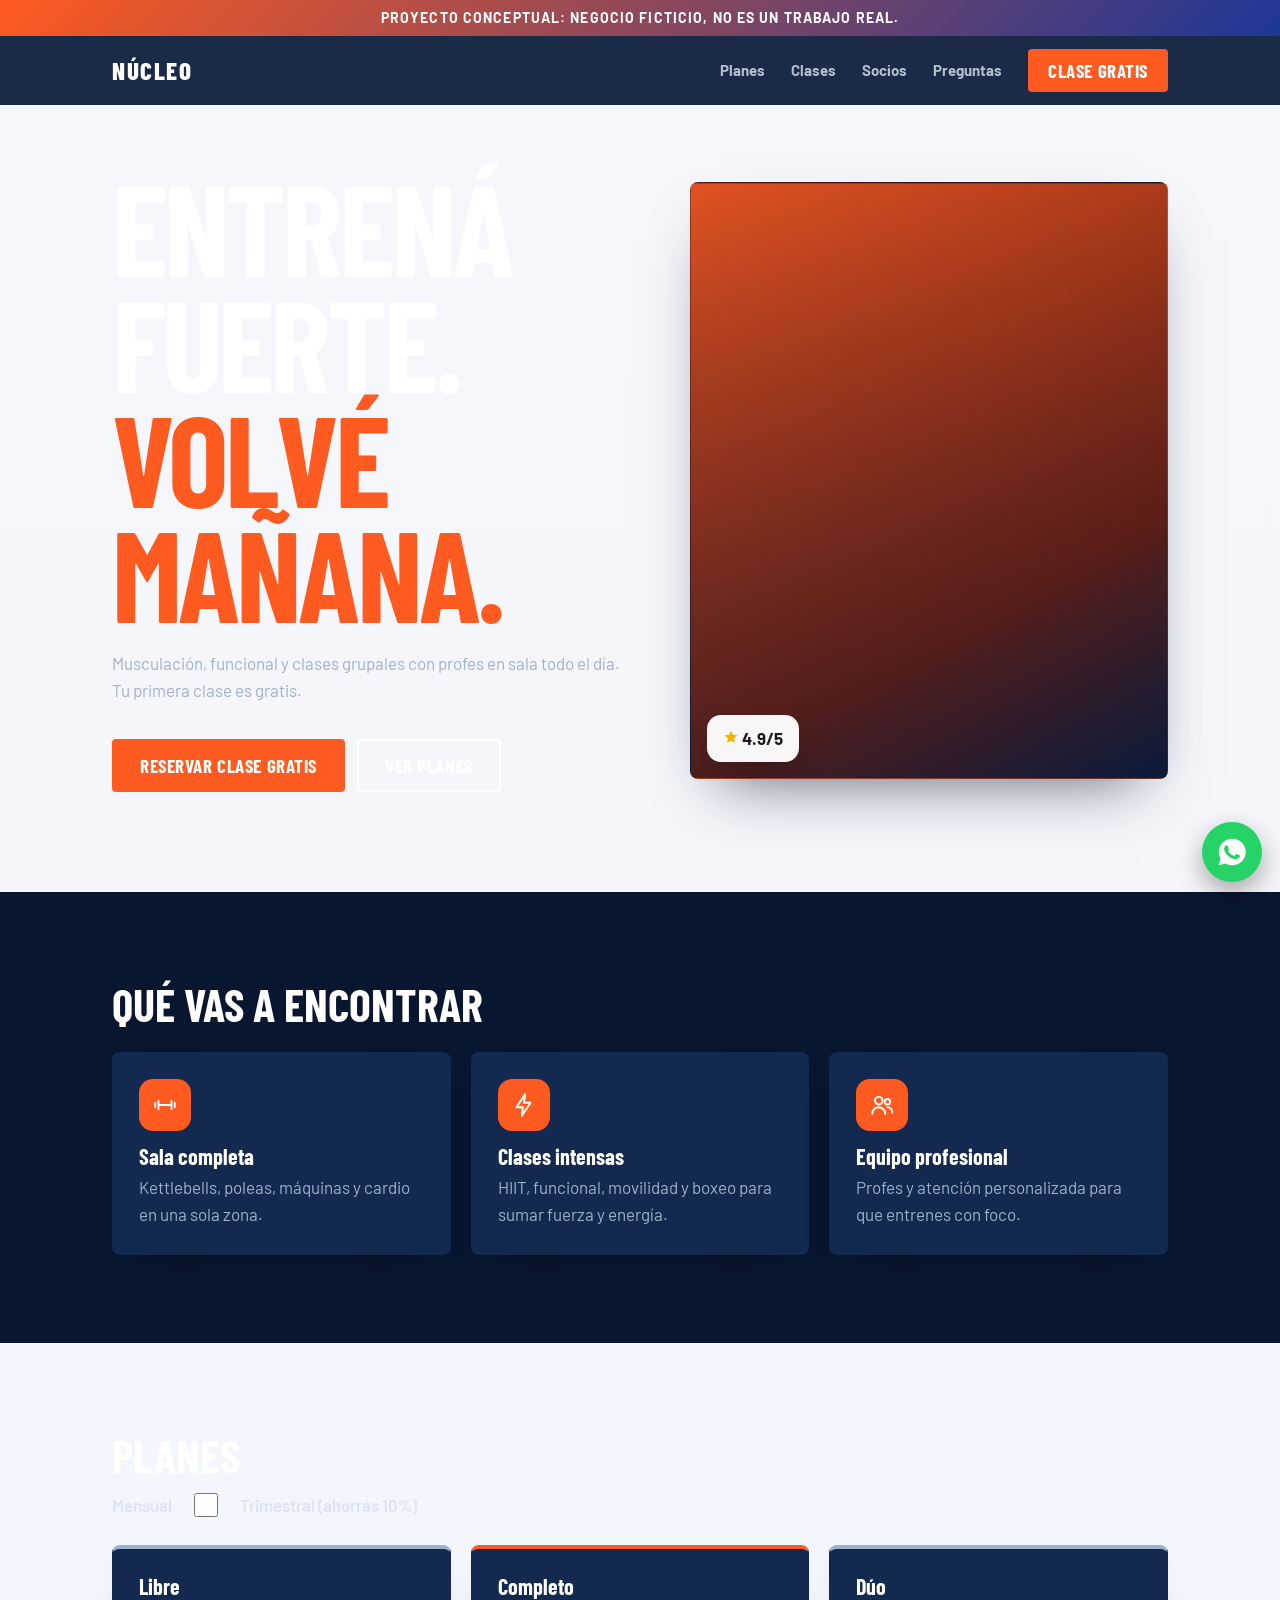
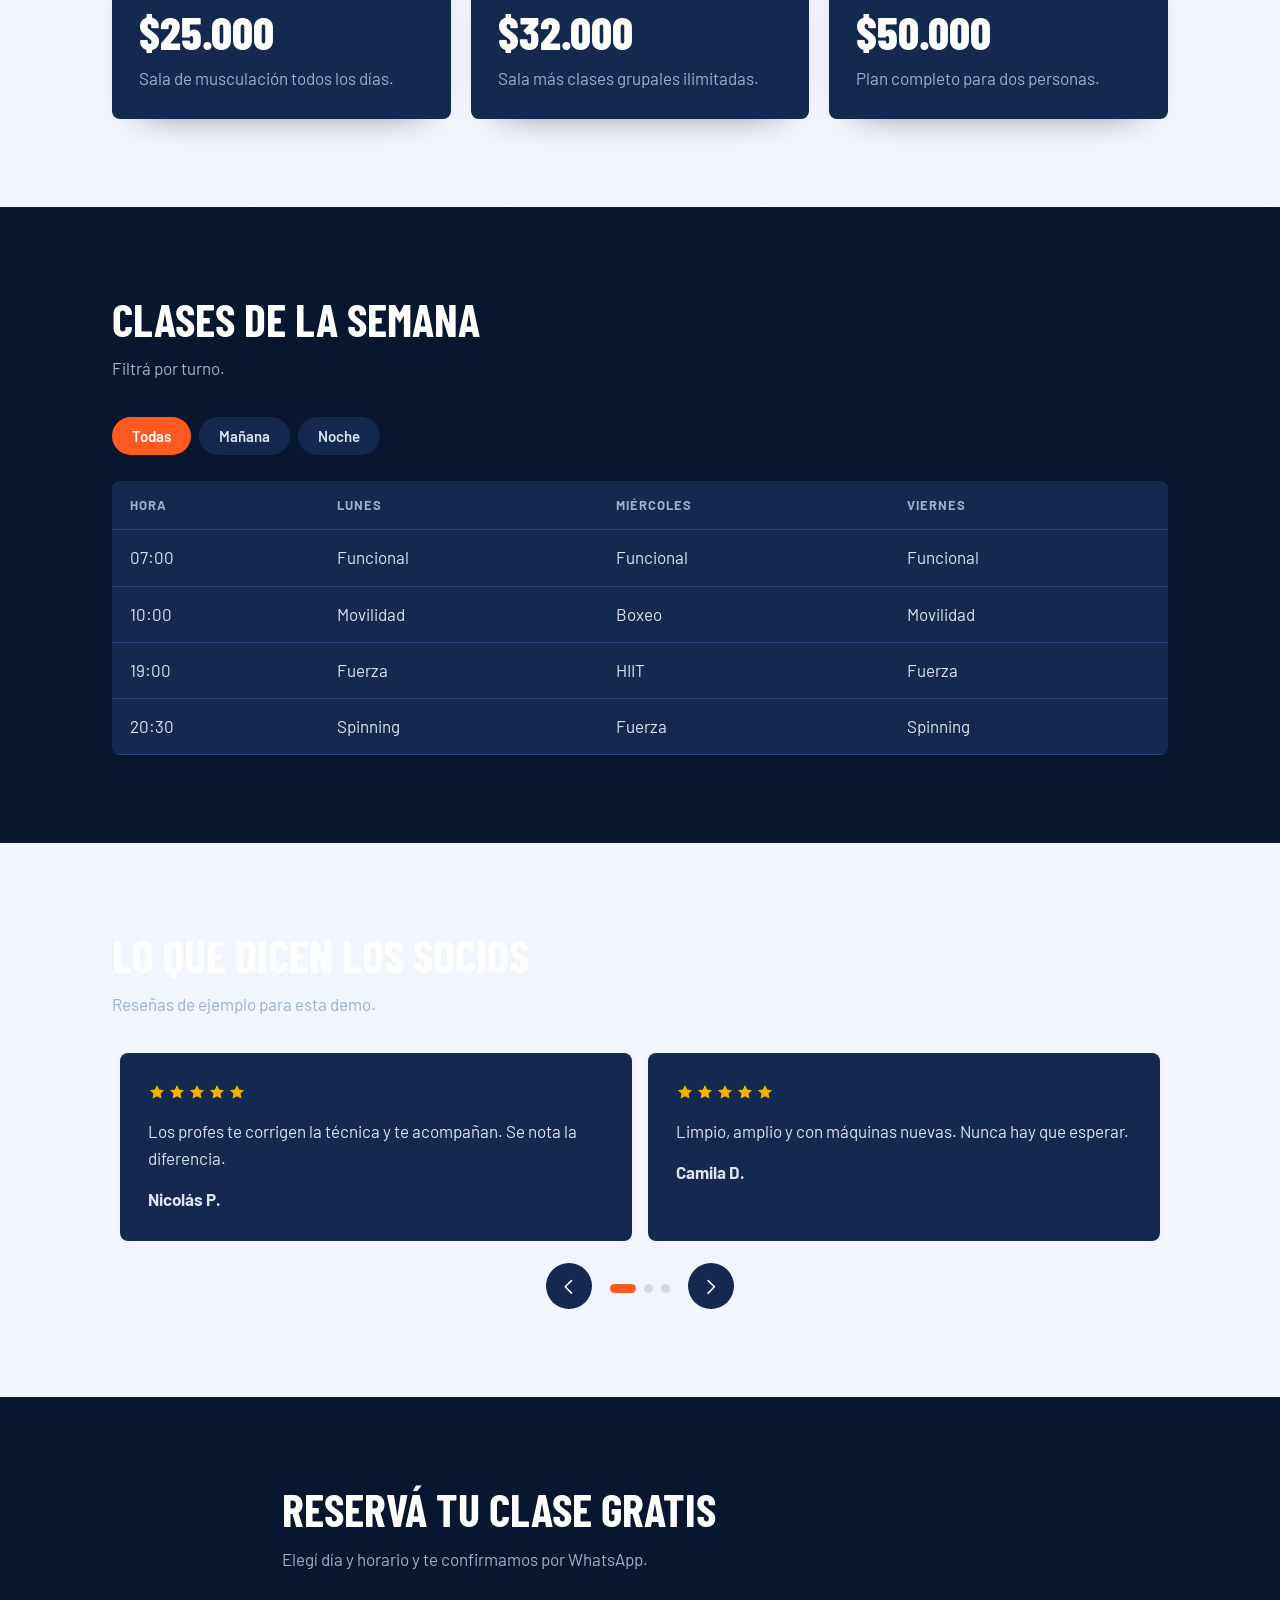
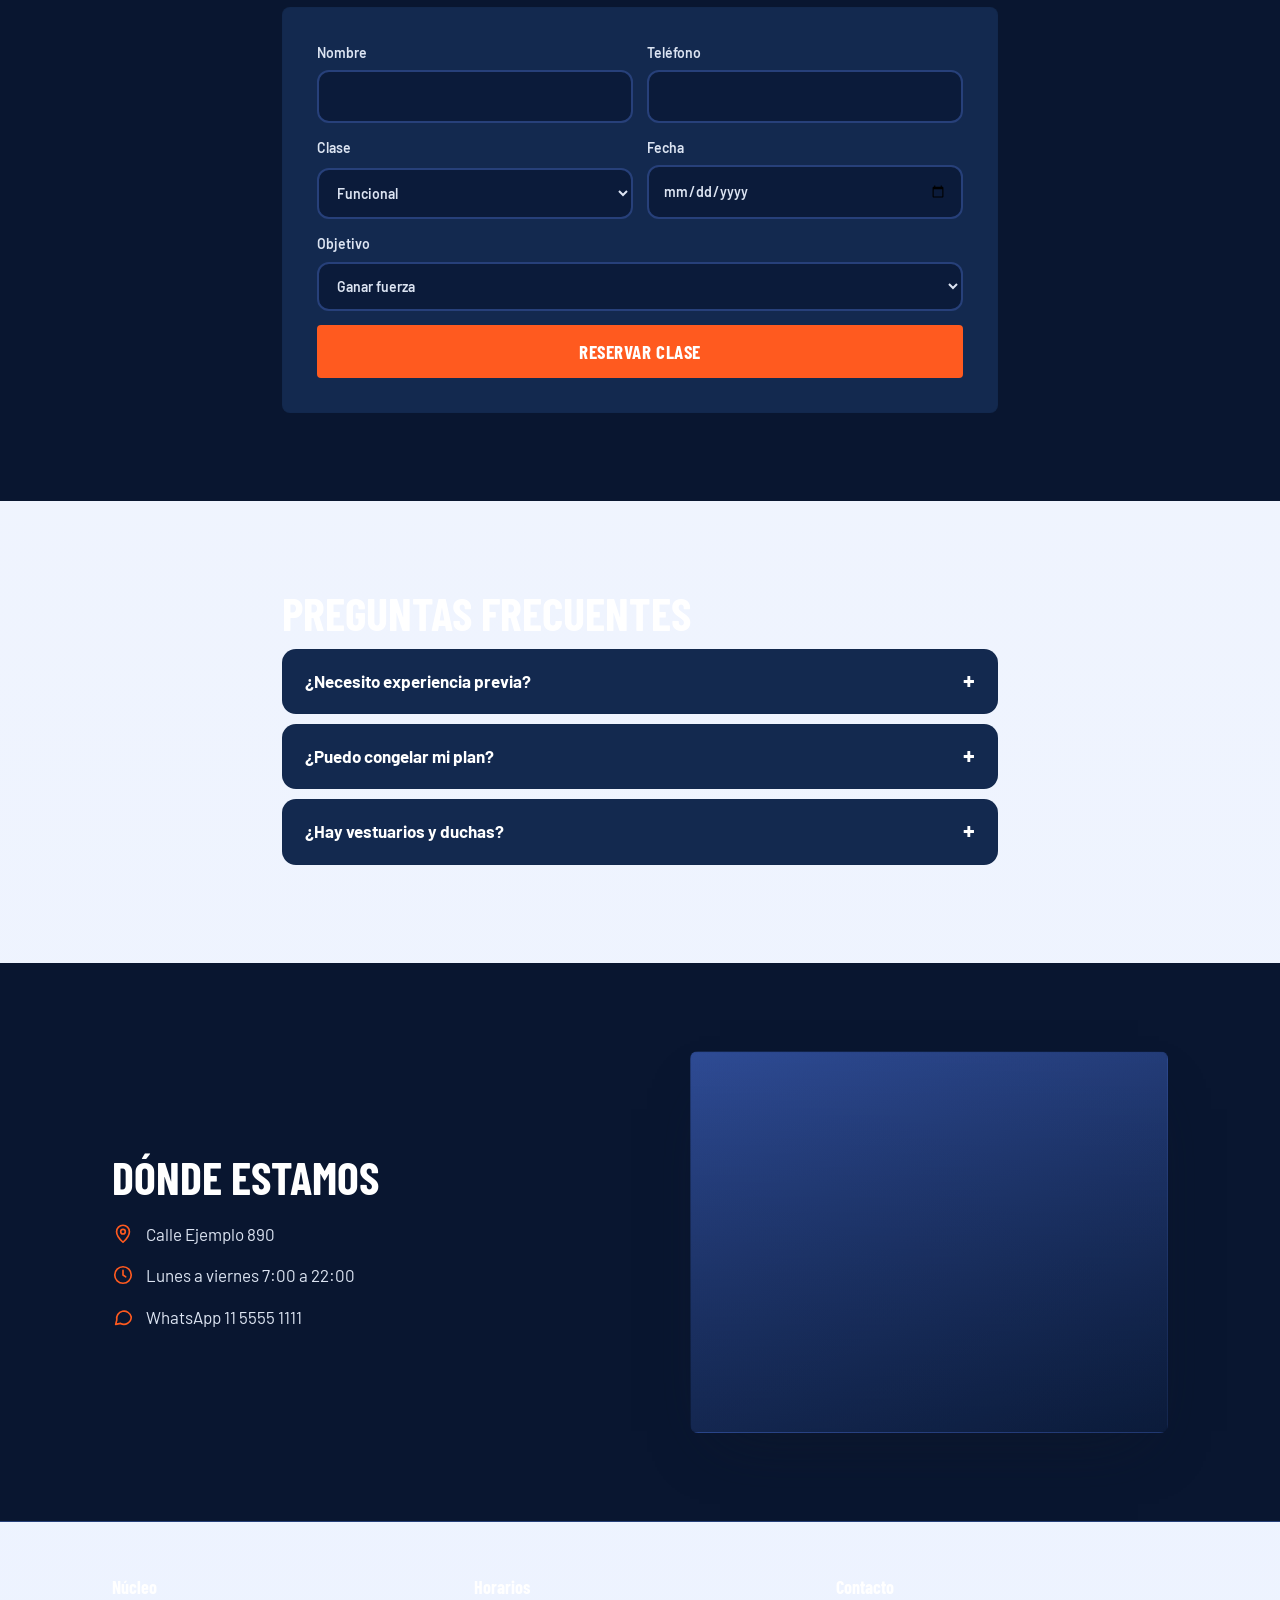
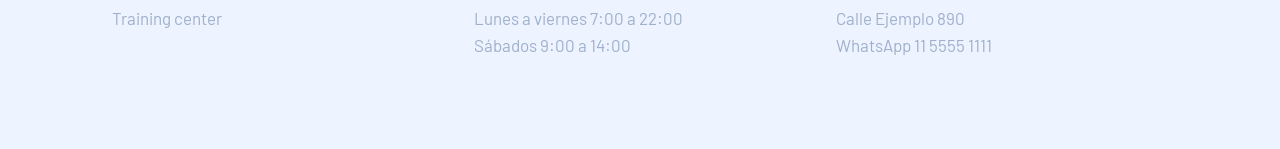
==== commit bd99fa53: "Refino el portfolio y las demos para que cada negocio tenga identidad propia, mejor calidad visual y" ====
--- a/demos/gimnasio.html
+++ b/demos/gimnasio.html
@@ -1,30 +1 @@
-<!DOCTYPE html><html lang="es"><head><meta charset="utf-8"><meta name="viewport" content="width=device-width,initial-scale=1"><title>Núcleo Training · Gimnasio (demo)</title>
-<link href="https://fonts.googleapis.com/css2?family=Barlow+Condensed:wght@700;800&family=Barlow:wght@400;600&display=swap" rel="stylesheet">
-<link rel="stylesheet" href="../assets/common.css"><style>
-:root{--bg:#0B1B3A;--tx:#DCE4F2;--hd:#fff;--mu:#9FB0CC;--ac:#FF5A1F;--on:#fff;--cd:#13294F;--bd:#27407A;--nb:#0B1B3Aee;--fi:#0B1B3A;--r:4px;--r2:8px;--fh:'Barlow Condensed',sans-serif;--fb:Barlow}
-h1,h2,.logo{text-transform:uppercase}h1{font-size:clamp(56px,10vw,128px);line-height:.9}h1 span{color:var(--ac)}.btn{text-transform:uppercase;font-family:var(--fh);font-size:19px;letter-spacing:.03em}.alt{background:#091630}.plan{border-top:4px solid var(--mu)}.plan.top{border-top-color:var(--ac)}.plan em{display:block;font:800 46px var(--fh);font-style:normal;color:var(--hd);margin:6px 0}.sw{display:flex;align-items:center;gap:12px;margin-bottom:26px;font-weight:600}.sw input{width:44px;height:24px;accent-color:var(--ac)}.tb{width:100%;border-collapse:collapse;background:var(--cd);border-radius:8px;overflow:hidden}.tb th,.tb td{padding:14px 18px;text-align:left;border-bottom:1px solid var(--bd)}.tb th{color:var(--mu);font-size:13px;text-transform:uppercase;letter-spacing:.08em}.card{box-shadow:0 18px 38px -30px rgba(0,0,0,.7)}.nav .btn{background:var(--ac)}
-</style></head>
-<body data-wa="5491100000000" data-msg="Hola Núcleo! Quiero probar una clase gratis.">
-<div class="demo">Proyecto conceptual: negocio ficticio, no es un trabajo real.</div>
-<header class="nav"><div class="w"><a class="logo" href="#">Núcleo</a><button class="burger" aria-label="Menú"><i data-i="menu"></i></button>
-<nav><a href="#planes">Planes</a><a href="#clases">Clases</a><a href="#resenas">Socios</a><a href="#faq">Preguntas</a><a class="btn" href="#clase">Clase gratis</a></nav></div></header>
-<section class="hero"><div class="w two"><div><h1>Entrená fuerte. <span>Volvé mañana.</span></h1>
-<p class="sub">Musculación, funcional y clases grupales con profes en sala todo el día. Tu primera clase es gratis.</p>
-<div class="cta"><a class="btn" href="#clase">Reservar clase gratis</a><a class="btn o" href="#planes">Ver planes</a></div></div>
-<div class="ph tall nofoto" data-img="https://images.unsplash.com/photo-1517836357463-d25dfeac3438?auto=format&fit=crop&w=1200&q=80" style="--ill:linear-gradient(180deg,rgba(11,27,58,.12),rgba(11,27,58,.42));--g:linear-gradient(150deg,#FF5A1F,#7a1f0a 70%,#0B1B3A)"><div class="badge"><i data-i="star"></i> 4.9/5</div></div></div></section>
-<section class="alt sec"><div class="w"><h2 class="rv">Qué vas a encontrar</h2><div class="g" style="margin-top:24px"><div class="card rv"><div class="ic"><i data-i="dumb"></i></div><h3>Sala completa</h3><p>Kettlebells, poleas, máquinas de fuerza y cardio en una sola zona.</p></div><div class="card rv"><div class="ic"><i data-i="bolt"></i></div><h3>Clases intensas</h3><p>HIIT, funcional, movilidad y boxeo para sumar fuerza y energía.</p></div><div class="card rv"><div class="ic"><i data-i="users"></i></div><h3>Equipo profesional</h3><p>Profes y atención personalizada para que entrenes con foco.</p></div></div></div></section>
-<section class="sec" id="planes"><div class="w"><h2 class="rv">Planes</h2><label class="sw rv">Mensual<input type="checkbox" data-bill>Trimestral (ahorrás 10%)</label>
-<div class="g"><div class="card plan rv"><h3>Libre</h3><em>$<span data-m="25.000" data-t="22.500">25.000</span></em><p>Sala de musculación todos los días.</p></div>
-<div class="card plan top rv"><h3>Completo</h3><em>$<span data-m="32.000" data-t="28.800">32.000</span></em><p>Sala más clases grupales ilimitadas.</p></div>
-<div class="card plan rv"><h3>Dúo</h3><em>$<span data-m="50.000" data-t="45.000">50.000</span></em><p>Plan completo para dos personas.</p></div></div></div></section>
-<section class="alt sec" id="clases"><div class="w"><h2 class="rv">Clases de la semana</h2><p class="sub rv">Filtrá por turno.</p>
-<div class="tabs rv" data-tabs=".cl"><button class="on" data-f="*">Todas</button><button data-f="m">Mañana</button><button data-f="n">Noche</button></div>
-<div class="sc rv"><table class="tb"><tr><th>Hora</th><th>Lunes</th><th>Miércoles</th><th>Viernes</th></tr><tr class="cl" data-c="m"><td>07:00</td><td>Funcional</td><td>Funcional</td><td>Funcional</td></tr><tr class="cl" data-c="m"><td>10:00</td><td>Movilidad</td><td>Boxeo</td><td>Movilidad</td></tr><tr class="cl" data-c="n"><td>19:00</td><td>Fuerza</td><td>HIIT</td><td>Fuerza</td></tr><tr class="cl" data-c="n"><td>20:30</td><td>Spinning</td><td>Fuerza</td><td>Spinning</td></tr></table></div></div></section>
-<section class="sec" id="resenas"><div class="w"><h2 class="rv">Lo que dicen los socios</h2><p class="sub rv">Reseñas de ejemplo para esta demo.</p>
-<div class="car rv"><div class="tr"><div class="sl"><div><span class="st" data-s="5"></span><p>Los profes te corrigen la técnica y te acompañan. Se nota la diferencia.</p><b>Nicolás P.</b></div></div><div class="sl"><div><span class="st" data-s="5"></span><p>Limpio, amplio y con máquinas nuevas. Nunca hay que esperar.</p><b>Camila D.</b></div></div><div class="sl"><div><span class="st" data-s="5"></span><p>Las clases de HIIT son un desafío y el ambiente es muy bueno.</p><b>Joaquín T.</b></div></div><div class="sl"><div><span class="st" data-s="4"></span><p>Buen horario y buen precio. Los sábados se llena un poco.</p><b>Mariana L.</b></div></div></div><div class="cn"><button class="prev" aria-label="Anterior"><i data-i="left"></i></button><div class="dots"></div><button class="next" aria-label="Siguiente"><i data-i="right"></i></button></div></div></div></section>
-<section class="alt sec" id="clase"><div class="w" style="max-width:760px"><h2 class="rv">Reservá tu clase gratis</h2><p class="sub rv">Elegí día y horario y te confirmamos por WhatsApp.</p>
-<form class="f rv" data-t="Hola Núcleo! Quiero reservar mi clase gratis:" data-ok="¡Clase reservada!"><label>Nombre<input name="Nombre" required></label><label>Teléfono<input name="Teléfono" type="tel" required></label><label>Clase<select name="Clase"><option>Funcional</option><option>Fuerza</option><option>HIIT</option><option>Boxeo</option><option>Spinning</option></select></label><label>Fecha<input name="Fecha" type="date" required></label><label class="full">Objetivo<select name="Objetivo"><option>Ganar fuerza</option><option>Bajar de peso</option><option>Mejorar mi condición</option><option>Solo quiero conocer</option></select></label><button class="btn full" type="submit">Reservar clase</button></form></div></section>
-<section class="sec" id="faq"><div class="w" style="max-width:760px"><h2 class="rv">Preguntas frecuentes</h2><details class="rv"><summary>¿Necesito experiencia previa?</summary><p>No. Un profe arma tu rutina inicial según tu objetivo.</p></details><details class="rv"><summary>¿Puedo congelar mi plan?</summary><p>Sí, hasta 30 días por año avisando con anticipación.</p></details><details class="rv"><summary>¿Hay vestuarios y duchas?</summary><p>Sí, con casilleros y duchas con agua caliente.</p></details></div></section>
-<section class="alt sec" id="ubicacion"><div class="w two"><div class="rv"><h2>Dónde estamos</h2><ul class="info"><li><i data-i="pin"></i>Calle Ejemplo 890</li><li><i data-i="clock"></i>Lunes a viernes 7:00 a 22:00</li><li><i data-i="chat"></i>WhatsApp 11 5555 1111</li></ul></div><div class="ph wide nofoto" data-img="https://images.unsplash.com/photo-1534438327276-14e5300c3a48?auto=format&fit=crop&w=1200&q=80" style="--ill:linear-gradient(180deg,rgba(11,27,58,.08),rgba(11,27,58,.28));--g:linear-gradient(160deg,#314f9c,#0b1b3a)"></div></div></section>
-<footer><div class="w fg"><div><h3>Núcleo</h3><p>Training center</p></div><div><h3>Horarios</h3><p>Lunes a viernes 7:00 a 22:00<br>Sábados 9:00 a 14:00</p></div><div><h3>Contacto</h3><p>Calle Ejemplo 890<br>WhatsApp 11 5555 1111</p></div></div></footer>
-<script src="../assets/common.js"></script></body></html>
+<!DOCTYPE html><html lang="es"><head><meta charset="utf-8"><meta name="viewport" content="width=device-width,initial-scale=1"><title>Núcleo Training · Gimnasio (demo)</title><link href="https://fonts.googleapis.com/css2?family=Barlow+Condensed:wght@700;800&family=Barlow:wght@400;600&display=swap" rel="stylesheet"><link rel="stylesheet" href="../assets/common.css"><style>:root{--bg:#0B1B3A;--tx:#DCE4F2;--hd:#fff;--mu:#9FB0CC;--ac:#FF5A1F;--on:#fff;--cd:#13294F;--bd:#27407A;--nb:#0B1B3Aee;--fi:#0B1B3A;--r:4px;--r2:8px;--fh:'Barlow Condensed',sans-serif;--fb:Barlow}h1,h2,.logo{text-transform:uppercase}h1{font-size:clamp(56px,10vw,128px);line-height:.9}h1 span{color:var(--ac)}.btn{text-transform:uppercase;font-family:var(--fh);font-size:19px;letter-spacing:.03em}.alt{background:#091630}.plan{border-top:4px solid var(--mu)}.plan.top{border-top-color:var(--ac)}.plan em{display:block;font:800 46px var(--fh);font-style:normal;color:var(--hd);margin:6px 0}.sw{display:flex;align-items:center;gap:12px;margin-bottom:26px;font-weight:600}.sw input{width:44px;height:24px;accent-color:var(--ac)}.tb{width:100%;border-collapse:collapse;background:var(--cd);border-radius:8px;overflow:hidden}.tb th,.tb td{padding:14px 18px;text-align:left;border-bottom:1px solid var(--bd)}.tb th{color:var(--mu);font-size:13px;text-transform:uppercase;letter-spacing:.08em}.card{box-shadow:0 18px 38px -30px rgba(0,0,0,.7)}.nav .btn{background:var(--ac)}.hero .ph{background-position:center !important}.badge{background:rgba(255,255,255,.96)}.info li{align-items:flex-start}.info .i{margin-top:2px}</style></head><body data-wa="5491100000000" data-msg="Hola Núcleo! Quiero probar una clase gratis."><div class="demo">Proyecto conceptual: negocio ficticio, no es un trabajo real.</div><header class="nav"><div class="w"><a class="logo" href="#">Núcleo</a><button class="burger" aria-label="Menú"><i data-i="menu"></i></button><nav><a href="#planes">Planes</a><a href="#clases">Clases</a><a href="#resenas">Socios</a><a href="#faq">Preguntas</a><a class="btn" href="#clase">Clase gratis</a></nav></div></header><section class="hero"><div class="w two"><div><h1>Entrená fuerte. <span>Volvé mañana.</span></h1><p class="sub">Musculación, funcional y clases grupales con profes en sala todo el día. Tu primera clase es gratis.</p><div class="cta"><a class="btn" href="#clase">Reservar clase gratis</a><a class="btn o" href="#planes">Ver planes</a></div></div><div class="ph tall nofoto" data-img="https://images.unsplash.com/photo-1517836357463-d25dfeac3438?auto=format&fit=crop&w=1200&q=80" style="--ill:linear-gradient(180deg,rgba(11,27,58,.12),rgba(11,27,58,.42));--g:linear-gradient(150deg,#FF5A1F,#7a1f0a 70%,#0B1B3A)"><div class="badge"><i data-i="star"></i> 4.9/5</div></div></div></section><section class="alt sec"><div class="w"><h2 class="rv">Qué vas a encontrar</h2><div class="g" style="margin-top:24px"><div class="card rv"><div class="ic"><i data-i="dumb"></i></div><h3>Sala completa</h3><p>Kettlebells, poleas, máquinas y cardio en una sola zona.</p></div><div class="card rv"><div class="ic"><i data-i="bolt"></i></div><h3>Clases intensas</h3><p>HIIT, funcional, movilidad y boxeo para sumar fuerza y energía.</p></div><div class="card rv"><div class="ic"><i data-i="users"></i></div><h3>Equipo profesional</h3><p>Profes y atención personalizada para que entrenes con foco.</p></div></div></div></section><section class="sec" id="planes"><div class="w"><h2 class="rv">Planes</h2><label class="sw rv">Mensual<input type="checkbox" data-bill>Trimestral (ahorrás 10%)</label><div class="g"><div class="card plan rv"><h3>Libre</h3><em>$<span data-m="25.000" data-t="22.500">25.000</span></em><p>Sala de musculación todos los días.</p></div><div class="card plan top rv"><h3>Completo</h3><em>$<span data-m="32.000" data-t="28.800">32.000</span></em><p>Sala más clases grupales ilimitadas.</p></div><div class="card plan rv"><h3>Dúo</h3><em>$<span data-m="50.000" data-t="45.000">50.000</span></em><p>Plan completo para dos personas.</p></div></div></div></section><section class="alt sec" id="clases"><div class="w"><h2 class="rv">Clases de la semana</h2><p class="sub rv">Filtrá por turno.</p><div class="tabs rv" data-tabs=".cl"><button class="on" data-f="*">Todas</button><button data-f="m">Mañana</button><button data-f="n">Noche</button></div><div class="sc rv"><table class="tb"><tr><th>Hora</th><th>Lunes</th><th>Miércoles</th><th>Viernes</th></tr><tr class="cl" data-c="m"><td>07:00</td><td>Funcional</td><td>Funcional</td><td>Funcional</td></tr><tr class="cl" data-c="m"><td>10:00</td><td>Movilidad</td><td>Boxeo</td><td>Movilidad</td></tr><tr class="cl" data-c="n"><td>19:00</td><td>Fuerza</td><td>HIIT</td><td>Fuerza</td></tr><tr class="cl" data-c="n"><td>20:30</td><td>Spinning</td><td>Fuerza</td><td>Spinning</td></tr></table></div></div></section><section class="sec" id="resenas"><div class="w"><h2 class="rv">Lo que dicen los socios</h2><p class="sub rv">Reseñas de ejemplo para esta demo.</p><div class="car rv"><div class="tr"><div class="sl"><div><span class="st" data-s="5"></span><p>Los profes te corrigen la técnica y te acompañan. Se nota la diferencia.</p><b>Nicolás P.</b></div></div><div class="sl"><div><span class="st" data-s="5"></span><p>Limpio, amplio y con máquinas nuevas. Nunca hay que esperar.</p><b>Camila D.</b></div></div><div class="sl"><div><span class="st" data-s="5"></span><p>Las clases de HIIT son un desafío y el ambiente es muy bueno.</p><b>Joaquín T.</b></div></div><div class="sl"><div><span class="st" data-s="4"></span><p>Buen horario y buen precio. Los sábados se llena un poco.</p><b>Mariana L.</b></div></div></div><div class="cn"><button class="prev" aria-label="Anterior"><i data-i="left"></i></button><div class="dots"></div><button class="next" aria-label="Siguiente"><i data-i="right"></i></button></div></div></div></section><section class="alt sec" id="clase"><div class="w" style="max-width:760px"><h2 class="rv">Reservá tu clase gratis</h2><p class="sub rv">Elegí día y horario y te confirmamos por WhatsApp.</p><form class="f rv" data-t="Hola Núcleo! Quiero reservar mi clase gratis:" data-ok="¡Clase reservada!"><label>Nombre<input name="Nombre" required></label><label>Teléfono<input name="Teléfono" type="tel" required></label><label>Clase<select name="Clase"><option>Funcional</option><option>Fuerza</option><option>HIIT</option><option>Boxeo</option><option>Spinning</option></select></label><label>Fecha<input name="Fecha" type="date" required></label><label class="full">Objetivo<select name="Objetivo"><option>Ganar fuerza</option><option>Bajar de peso</option><option>Mejorar mi condición</option><option>Solo quiero conocer</option></select></label><button class="btn full" type="submit">Reservar clase</button></form></div></section><section class="sec" id="faq"><div class="w" style="max-width:760px"><h2 class="rv">Preguntas frecuentes</h2><details class="rv"><summary>¿Necesito experiencia previa?</summary><p>No. Un profe arma tu rutina inicial según tu objetivo.</p></details><details class="rv"><summary>¿Puedo congelar mi plan?</summary><p>Sí, hasta 30 días por año avisando con anticipación.</p></details><details class="rv"><summary>¿Hay vestuarios y duchas?</summary><p>Sí, con casilleros y duchas con agua caliente.</p></details></div></section><section class="alt sec" id="ubicacion"><div class="w two"><div class="rv"><h2>Dónde estamos</h2><ul class="info"><li><i data-i="pin"></i>Calle Ejemplo 890</li><li><i data-i="clock"></i>Lunes a viernes 7:00 a 22:00</li><li><i data-i="chat"></i>WhatsApp 11 5555 1111</li></ul></div><div class="ph wide nofoto" data-img="https://images.unsplash.com/photo-1534438327276-14e5300c3a48?auto=format&fit=crop&w=1200&q=80" style="--ill:linear-gradient(180deg,rgba(11,27,58,.08),rgba(11,27,58,.28));--g:linear-gradient(160deg,#314f9c,#0b1b3a)"></div></div></section><footer><div class="w fg"><div><h3>Núcleo</h3><p>Training center</p></div><div><h3>Horarios</h3><p>Lunes a viernes 7:00 a 22:00<br>Sábados 9:00 a 14:00</p></div><div><h3>Contacto</h3><p>Calle Ejemplo 890<br>WhatsApp 11 5555 1111</p></div></div></footer><script src="../assets/common.js"></script></body></html>
--- a/assets/common.css
+++ b/assets/common.css
@@ -1,67 +1 @@
-*{box-sizing:border-box;margin:0}html{scroll-behavior:smooth}body{font:17px/1.6 var(--fb),system-ui,sans-serif;background:linear-gradient(180deg,#f4f6fb 0%,#eef2ff 100%);color:var(--tx)}img,iframe,svg{max-width:100%;display:block}a{color:inherit}.w{max-width:1100px;margin:auto;padding:0 22px}.hide{display:none!important}
-.demo{background:linear-gradient(135deg,var(--ac),#132f7d);color:var(--on);text-align:center;font-size:14px;padding:7px 12px;letter-spacing:.04em;font-weight:600}
-.nav{position:sticky;top:0;z-index:50;background:var(--nb);backdrop-filter:blur(14px);border-bottom:1px solid rgba(16,24,40,.06)}
-.nav .w{display:flex;align-items:center;justify-content:space-between;height:68px}
-.logo{font:800 25px var(--fh);color:var(--hd);text-decoration:none;letter-spacing:.04em}
-.nav nav{display:flex;gap:26px;align-items:center}
-.nav nav a:not(.btn){color:var(--tx);text-decoration:none;font-weight:600;font-size:15px;opacity:.8;transition:opacity .2s}
-.nav nav a:not(.btn):hover{opacity:1}.nav .btn{padding:10px 20px}
-.burger{display:none;background:none;border:0;color:var(--hd);font-size:30px;cursor:pointer}
-.btn{display:inline-flex;align-items:center;justify-content:center;gap:8px;border:0;cursor:pointer;font:700 16px var(--fb);background:var(--ac);color:var(--on);padding:15px 28px;border-radius:var(--r);text-decoration:none;transition:transform .2s,box-shadow .2s,filter .2s}
-.btn:hover{transform:translateY(-2px);box-shadow:0 18px 34px -18px var(--ac);filter:brightness(1.08)}.btn:active{transform:none}
-.btn.o{background:transparent;color:var(--hd);box-shadow:inset 0 0 0 2px var(--hd)}
-:focus-visible{outline:3px solid var(--ac);outline-offset:3px}
-.sec{padding:88px 0}h1,h2,h3{font-family:var(--fh);color:var(--hd);line-height:1.05}
-h1{font-size:clamp(42px,7.4vw,84px);letter-spacing:-.02em;margin-bottom:20px}
-h2{font-size:clamp(30px,5vw,46px);margin-bottom:12px}h3{font-size:22px}
-.sub{color:var(--mu);max-width:56ch;margin-bottom:34px}.cta{display:flex;gap:12px;flex-wrap:wrap;margin-top:28px}
-.hero{padding:64px 0 84px}.two{display:grid;grid-template-columns:1.1fr 1fr;gap:52px;align-items:center}
-.ph{position:relative;border-radius:var(--r2);background:var(--img,none) center/cover,var(--ill,none) center/cover,var(--g);overflow:hidden;min-height:220px;box-shadow:0 20px 50px -28px rgba(16,24,40,.75);border:1px solid rgba(16,24,40,.06)}
-.tall{aspect-ratio:4/5}.wide{aspect-ratio:5/4}
-.badge{position:absolute;left:16px;bottom:16px;z-index:2;background:#fff;color:#1b1b1b;padding:10px 16px;border-radius:14px;font-weight:700;box-shadow:0 12px 30px #0004;animation:fl 4s ease-in-out infinite}
-@keyframes fl{50%{transform:translateY(-8px)}}
-.stats{display:grid;grid-template-columns:repeat(auto-fit,minmax(160px,1fr));gap:16px;text-align:center}
-.stats b{display:block;font:800 clamp(36px,5vw,52px) var(--fh);color:var(--pr,var(--ac))}.stats span{color:var(--mu);font-size:15px}
-.g{display:grid;gap:20px;grid-template-columns:repeat(auto-fit,minmax(250px,1fr))}
-.card{background:var(--cd);border-radius:var(--r2);padding:26px;transition:transform .3s,box-shadow .3s;border:1px solid rgba(16,24,40,.04)}
-.card:hover{transform:translateY(-5px);box-shadow:0 24px 50px -28px rgba(16,24,40,.45)}.card p{color:var(--mu);margin-top:6px}
-.row{display:flex;justify-content:space-between;gap:12px;align-items:baseline}.row b{color:var(--pr,var(--ac));font:800 20px var(--fh);white-space:nowrap}
-.tabs{display:flex;gap:8px;flex-wrap:wrap;margin-bottom:26px}
-.tabs button{border:0;cursor:pointer;font:600 15px var(--fb);padding:10px 20px;border-radius:999px;background:var(--cd);color:var(--tx);transition:.2s}
-.tabs button.on{background:var(--ac);color:var(--on)}
-.car{overflow:hidden;--n:1}.tr{display:flex;transition:transform .6s cubic-bezier(.2,.8,.2,1)}
-.sl{flex:0 0 calc(100%/var(--n));padding:0 8px}.sl>div{background:var(--cd);border-radius:var(--r2);padding:28px;height:100%}
-.sl p{margin:10px 0 14px}.st{color:#F5B301;display:inline-flex;gap:2px}.st .i{width:18px;height:18px}
-.cn{display:flex;justify-content:center;align-items:center;gap:14px;margin-top:22px}
-.cn button{display:grid;place-items:center;width:46px;height:46px;border-radius:50%;border:0;background:var(--cd);color:var(--hd);font-size:18px;cursor:pointer;transition:.2s}.cn button:hover{transform:translateY(-2px)}
-.dots span{display:inline-block;width:9px;height:9px;margin:0 4px;border-radius:9px;background:var(--mu);opacity:.4;cursor:pointer;transition:.3s}.dots span.on{width:26px;background:var(--ac);opacity:1}
-.f{display:grid;gap:14px;grid-template-columns:1fr 1fr;background:var(--cd);padding:34px;border-radius:var(--r2);border:1px solid rgba(16,24,40,.04)}.f .full{grid-column:1/-1}
-.f label{display:grid;gap:6px;font-weight:600;font-size:14px}
-.f input,.f select,.f textarea{font:inherit;padding:13px 14px;border-radius:12px;border:2px solid var(--bd);background:var(--fi);color:var(--tx);transition:border .2s;max-width:100%}
-.f input:focus,.f select:focus,.f textarea:focus{border-color:var(--ac);outline:0}.f :user-invalid{border-color:#e5484d}
-.ok{text-align:center;padding:20px}.ok p{margin:8px 0 20px;color:var(--mu)}
-.chk{width:64px;height:64px;margin:0 auto 14px;border-radius:50%;background:var(--ac);color:var(--on);display:grid;place-items:center;font-size:32px;animation:pop .5s}
-@keyframes pop{from{transform:scale(0)}}
-details{background:var(--cd);border-radius:14px;padding:18px 22px;margin-bottom:10px;border:1px solid rgba(16,24,40,.04)}
-summary{cursor:pointer;font-weight:700;color:var(--hd);list-style:none;display:flex;justify-content:space-between}
-summary::after{content:"+";font-size:24px;line-height:1;transition:transform .3s}details[open] summary::after{transform:rotate(45deg)}
-details p{margin-top:10px;color:var(--mu)}
-footer{padding:56px 0 90px;border-top:1px solid var(--bd);color:var(--mu)}.fg{display:grid;gap:30px;grid-template-columns:repeat(auto-fit,minmax(200px,1fr))}
-footer h3{font-size:18px;margin-bottom:8px}
-.wa{position:fixed;right:18px;bottom:18px;z-index:60;width:60px;height:60px;border-radius:50%;background:#25D366;display:grid;place-items:center;box-shadow:0 10px 26px #0005;animation:pu 2.6s infinite}
-@keyframes pu{0%{box-shadow:0 0 0 0 #25D366aa}70%,100%{box-shadow:0 0 0 20px #25D36600}}
-.toast{position:fixed;left:50%;bottom:24px;z-index:70;transform:translate(-50%,140px);background:#111;color:#fff;padding:13px 22px;border-radius:12px;transition:transform .4s}.toast.show{transform:translate(-50%,0)}
-.js .rv{opacity:0;transform:translateY(26px);transition:opacity .8s,transform .8s}.js .rv.in{opacity:1;transform:none}
-.hero .two>*{animation:up .9s both}.hero .two>*:nth-child(2){animation-delay:.15s}@keyframes up{from{opacity:0;transform:translateY(24px)}}
-@media(min-width:900px){.car{--n:2}}
-@media(max-width:820px){.w{padding:0 18px}.two,.f{grid-template-columns:1fr}.burger{display:block}.nav nav{display:none}.nav nav.open{display:flex;position:absolute;top:68px;left:0;right:0;flex-direction:column;align-items:stretch;gap:16px;padding:22px;background:var(--bg);text-align:center;border-bottom:1px solid var(--bd)}.nav nav.open a{padding:8px 0}.sec{padding:64px 0}}
-@media(max-width:560px){.demo{font-size:12px;padding:6px 10px}.nav .w{height:60px}.logo{font-size:20px}.cta{flex-direction:column}.cta .btn{width:100%}.f{padding:20px}.card{padding:20px}.pc .shot iframe{height:220px}}
-@media(prefers-reduced-motion:reduce){*{animation:none!important;transition:none!important}.js .rv{opacity:1;transform:none}}
-i{font-style:normal;display:inline-flex}
-.i{width:1.2em;height:1.2em;fill:none;stroke:currentColor;stroke-width:1.8;stroke-linecap:round;stroke-linejoin:round;flex:none}
-.i.fl{fill:currentColor;stroke:none}.i.fl.e{fill:none;stroke:currentColor;stroke-width:1.6}.badge .i{color:#F5B301;width:16px;height:16px;vertical-align:-2px}
-.ic{width:52px;height:52px;border-radius:14px;background:var(--ac);color:var(--on);display:grid;place-items:center;margin-bottom:14px}.ic .i{width:26px;height:26px}
-.info{list-style:none;padding:0;display:grid;gap:14px;margin-top:20px}.info li{display:flex;gap:12px;align-items:center}.info .i{color:var(--ac);width:22px;height:22px}
-.map{border:0;width:100%;height:340px;border-radius:var(--r2)}
-.pc .shot{position:relative;overflow:hidden;border-radius:var(--r2);background:linear-gradient(160deg,#dfe8ff,#b8cafc);border:1px solid rgba(47,91,255,.18)}
-.pc .shot iframe{width:100%;height:260px;border:0;display:block;background:#eef3ff}.pc .shot a{position:absolute;inset:auto 14px 14px 14px;display:inline-flex;justify-content:center;padding:10px 14px;border-radius:999px;background:rgba(16,24,40,.78);color:#fff;text-decoration:none;font-weight:700}
+*{box-sizing:border-box;margin:0}html{scroll-behavior:smooth}body{font:17px/1.6 var(--fb),system-ui,sans-serif;background:linear-gradient(180deg,#f6f7fb 0%,#edf3ff 100%);color:var(--tx)}img,iframe,svg{max-width:100%;display:block}a{color:inherit}button,input,select,textarea{font:inherit}.w{max-width:1100px;margin:auto;padding:0 22px}.hide{display:none!important}.demo{background:linear-gradient(135deg,var(--ac),#1d3796);color:var(--on);text-align:center;font-size:14px;padding:7px 12px;letter-spacing:.08em;font-weight:700;text-transform:uppercase}.nav{position:sticky;top:0;z-index:50;background:var(--nb);backdrop-filter:blur(14px);border-bottom:1px solid rgba(16,24,40,.06)}.nav .w{display:flex;align-items:center;justify-content:space-between;height:68px}.logo{font:800 25px var(--fh);color:var(--hd);text-decoration:none;letter-spacing:.06em}.nav nav{display:flex;gap:26px;align-items:center}.nav nav a:not(.btn){color:var(--tx);text-decoration:none;font-weight:700;font-size:15px;opacity:.8;transition:opacity .2s}.nav nav a:not(.btn):hover{opacity:1}.nav .btn{padding:10px 20px}.burger{display:none;background:none;border:0;color:var(--hd);font-size:30px;cursor:pointer}.btn{display:inline-flex;align-items:center;justify-content:center;gap:8px;border:0;cursor:pointer;font:700 16px var(--fb);background:var(--ac);color:var(--on);padding:15px 28px;border-radius:var(--r);text-decoration:none;transition:transform .2s,box-shadow .2s,filter .2s}.btn:hover{transform:translateY(-2px);box-shadow:0 18px 34px -18px var(--ac);filter:brightness(1.08)}.btn:active{transform:none}.btn.o{background:transparent;color:var(--hd);box-shadow:inset 0 0 0 2px var(--hd)}:focus-visible{outline:3px solid var(--ac);outline-offset:3px}.sec{padding:88px 0}h1,h2,h3{font-family:var(--fh);color:var(--hd);line-height:1.05}h1{font-size:clamp(42px,7.4vw,84px);letter-spacing:-.03em;margin-bottom:20px}h2{font-size:clamp(30px,5vw,46px);margin-bottom:12px}h3{font-size:22px}.sub{color:var(--mu);max-width:56ch;margin-bottom:34px}.cta{display:flex;gap:12px;flex-wrap:wrap;margin-top:28px}.hero{padding:64px 0 100px}.two{display:grid;grid-template-columns:1.1fr 1fr;gap:52px;align-items:center}.ph{position:relative;border-radius:var(--r2);background:var(--img,none) center/cover,var(--ill,none) center/cover,var(--g);overflow:hidden;min-height:220px;box-shadow:0 28px 60px -30px rgba(16,24,40,.7);border:1px solid rgba(16,24,40,.06)}.tall{aspect-ratio:4/5}.wide{aspect-ratio:5/4}.badge{position:absolute;left:16px;bottom:16px;z-index:2;background:rgba(255,255,255,.96);color:#1b1b1b;padding:10px 16px;border-radius:14px;font-weight:700;box-shadow:0 12px 30px rgba(0,0,0,.15);animation:fl 4s ease-in-out infinite}.badge .i{color:#f5b301;width:16px;height:16px;vertical-align:-3px}@keyframes fl{50%{transform:translateY(-8px)}}.stats{display:grid;grid-template-columns:repeat(auto-fit,minmax(160px,1fr));gap:16px;text-align:center}.stats b{display:block;font:800 clamp(36px,5vw,52px) var(--fh);color:var(--pr,var(--ac))}.stats span{color:var(--mu);font-size:15px}.g{display:grid;gap:20px;grid-template-columns:repeat(auto-fit,minmax(250px,1fr))}.card{background:var(--cd);border-radius:var(--r2);padding:26px;transition:transform .3s,box-shadow .3s;border:1px solid rgba(16,24,40,.04)}.card:hover{transform:translateY(-5px);box-shadow:0 24px 50px -28px rgba(16,24,40,.45)}.card p{color:var(--mu);margin-top:6px}.row{display:flex;justify-content:space-between;gap:12px;align-items:baseline}.row b{color:var(--pr,var(--ac));font:800 20px var(--fh);white-space:nowrap}.tabs{display:flex;gap:8px;flex-wrap:wrap;margin-bottom:26px}.tabs button{border:0;cursor:pointer;font:600 15px var(--fb);padding:10px 20px;border-radius:999px;background:var(--cd);color:var(--tx);transition:.2s}.tabs button.on{background:var(--ac);color:var(--on)}.car{overflow:hidden;--n:1}.tr{display:flex;transition:transform .6s cubic-bezier(.2,.8,.2,1)}.sl{flex:0 0 calc(100%/var(--n));padding:0 8px}.sl>div{background:var(--cd);border-radius:var(--r2);padding:28px;height:100%}.sl p{margin:10px 0 14px}.st{color:#F5B301;display:inline-flex;gap:2px}.st .i{width:18px;height:18px}.cn{display:flex;justify-content:center;align-items:center;gap:14px;margin-top:22px}.cn button{display:grid;place-items:center;width:46px;height:46px;border-radius:50%;border:0;background:var(--cd);color:var(--hd);font-size:18px;cursor:pointer;transition:.2s}.cn button:hover{transform:translateY(-2px)}.dots span{display:inline-block;width:9px;height:9px;margin:0 4px;border-radius:9px;background:var(--mu);opacity:.4;cursor:pointer;transition:.3s}.dots span.on{width:26px;background:var(--ac);opacity:1}.f{display:grid;gap:14px;grid-template-columns:1fr 1fr;background:var(--cd);padding:34px;border-radius:var(--r2);border:1px solid rgba(16,24,40,.04)}.f .full{grid-column:1/-1}.f label{display:grid;gap:6px;font-weight:600;font-size:14px}.f input,.f select,.f textarea{font:inherit;padding:13px 14px;border-radius:12px;border:2px solid var(--bd);background:var(--fi);color:var(--tx);transition:border .2s;max-width:100%}.f input:focus,.f select:focus,.f textarea:focus{border-color:var(--ac);outline:0}.f :user-invalid{border-color:#e5484d}.ok{text-align:center;padding:20px}.ok p{margin:8px 0 20px;color:var(--mu)}.chk{width:64px;height:64px;margin:0 auto 14px;border-radius:50%;background:var(--ac);color:var(--on);display:grid;place-items:center;font-size:32px;animation:pop .5s}@keyframes pop{from{transform:scale(0)}}details{background:var(--cd);border-radius:14px;padding:18px 22px;margin-bottom:10px;border:1px solid rgba(16,24,40,.04)}summary{cursor:pointer;font-weight:700;color:var(--hd);list-style:none;display:flex;justify-content:space-between}summary::after{content:"+";font-size:24px;line-height:1;transition:transform .3s}details[open] summary::after{transform:rotate(45deg)}details p{margin-top:10px;color:var(--mu)}footer{padding:56px 0 90px;border-top:1px solid var(--bd);color:var(--mu)}.fg{display:grid;gap:30px;grid-template-columns:repeat(auto-fit,minmax(200px,1fr))}footer h3{font-size:18px;margin-bottom:8px}.wa{position:fixed;right:18px;bottom:18px;z-index:60;width:60px;height:60px;border-radius:50%;background:#25D366;display:grid;place-items:center;box-shadow:0 10px 26px #0005;animation:pu 2.6s infinite}@keyframes pu{0%{box-shadow:0 0 0 0 #25D366aa}70%,100%{box-shadow:0 0 0 20px #25D36600}}.toast{position:fixed;left:50%;bottom:24px;z-index:70;transform:translate(-50%,140px);background:#111;color:#fff;padding:13px 22px;border-radius:12px;transition:transform .4s}.toast.show{transform:translate(-50%,0)}.js .rv{opacity:0;transform:translateY(26px);transition:opacity .8s,transform .8s}.js .rv.in{opacity:1;transform:none}.hero .two>*{animation:up .9s both}.hero .two>*:nth-child(2){animation-delay:.15s}@keyframes up{from{opacity:0;transform:translateY(24px)}}@media(min-width:900px){.car{--n:2}}@media(max-width:820px){.w{padding:0 18px}.two,.f{grid-template-columns:1fr}.burger{display:block}.nav nav{display:none}.nav nav.open{display:flex;position:absolute;top:68px;left:0;right:0;flex-direction:column;align-items:stretch;gap:16px;padding:22px;background:var(--bg);text-align:center;border-bottom:1px solid var(--bd)}.nav nav.open a{padding:8px 0}.sec{padding:64px 0}}@media(max-width:560px){.demo{font-size:12px;padding:6px 10px}.nav .w{height:60px}.logo{font-size:20px}.cta{flex-direction:column}.cta .btn{width:100%}.f{padding:20px}.card{padding:20px}.pc .shot iframe{height:220px}}@media(prefers-reduced-motion:reduce){*{animation:none!important;transition:none!important}.js .rv{opacity:1;transform:none}}i{font-style:normal;display:inline-flex}.i{width:1.2em;height:1.2em;fill:none;stroke:currentColor;stroke-width:1.8;stroke-linecap:round;stroke-linejoin:round;flex:none}.i.fl{fill:currentColor;stroke:none}.ic{width:52px;height:52px;border-radius:14px;background:var(--ac);color:var(--on);display:grid;place-items:center;margin-bottom:14px}.ic .i{width:26px;height:26px}.info{list-style:none;padding:0;display:grid;gap:14px;margin-top:20px}.info li{display:flex;gap:12px;align-items:center}.info .i{color:var(--ac);width:22px;height:22px}.map{border:0;width:100%;height:340px;border-radius:var(--r2)}.pc .shot{position:relative;overflow:hidden;border-radius:var(--r2);background:linear-gradient(160deg,#dfe8ff,#b8cafc);border:1px solid rgba(47,91,255,.18)}.pc .shot iframe{width:100%;height:260px;border:0;display:block;background:#eef3ff}.pc .shot a{position:absolute;inset:auto 14px 14px 14px;display:inline-flex;justify-content:center;padding:10px 14px;border-radius:999px;background:rgba(16,24,40,.78);color:#fff;text-decoration:none;font-weight:700}
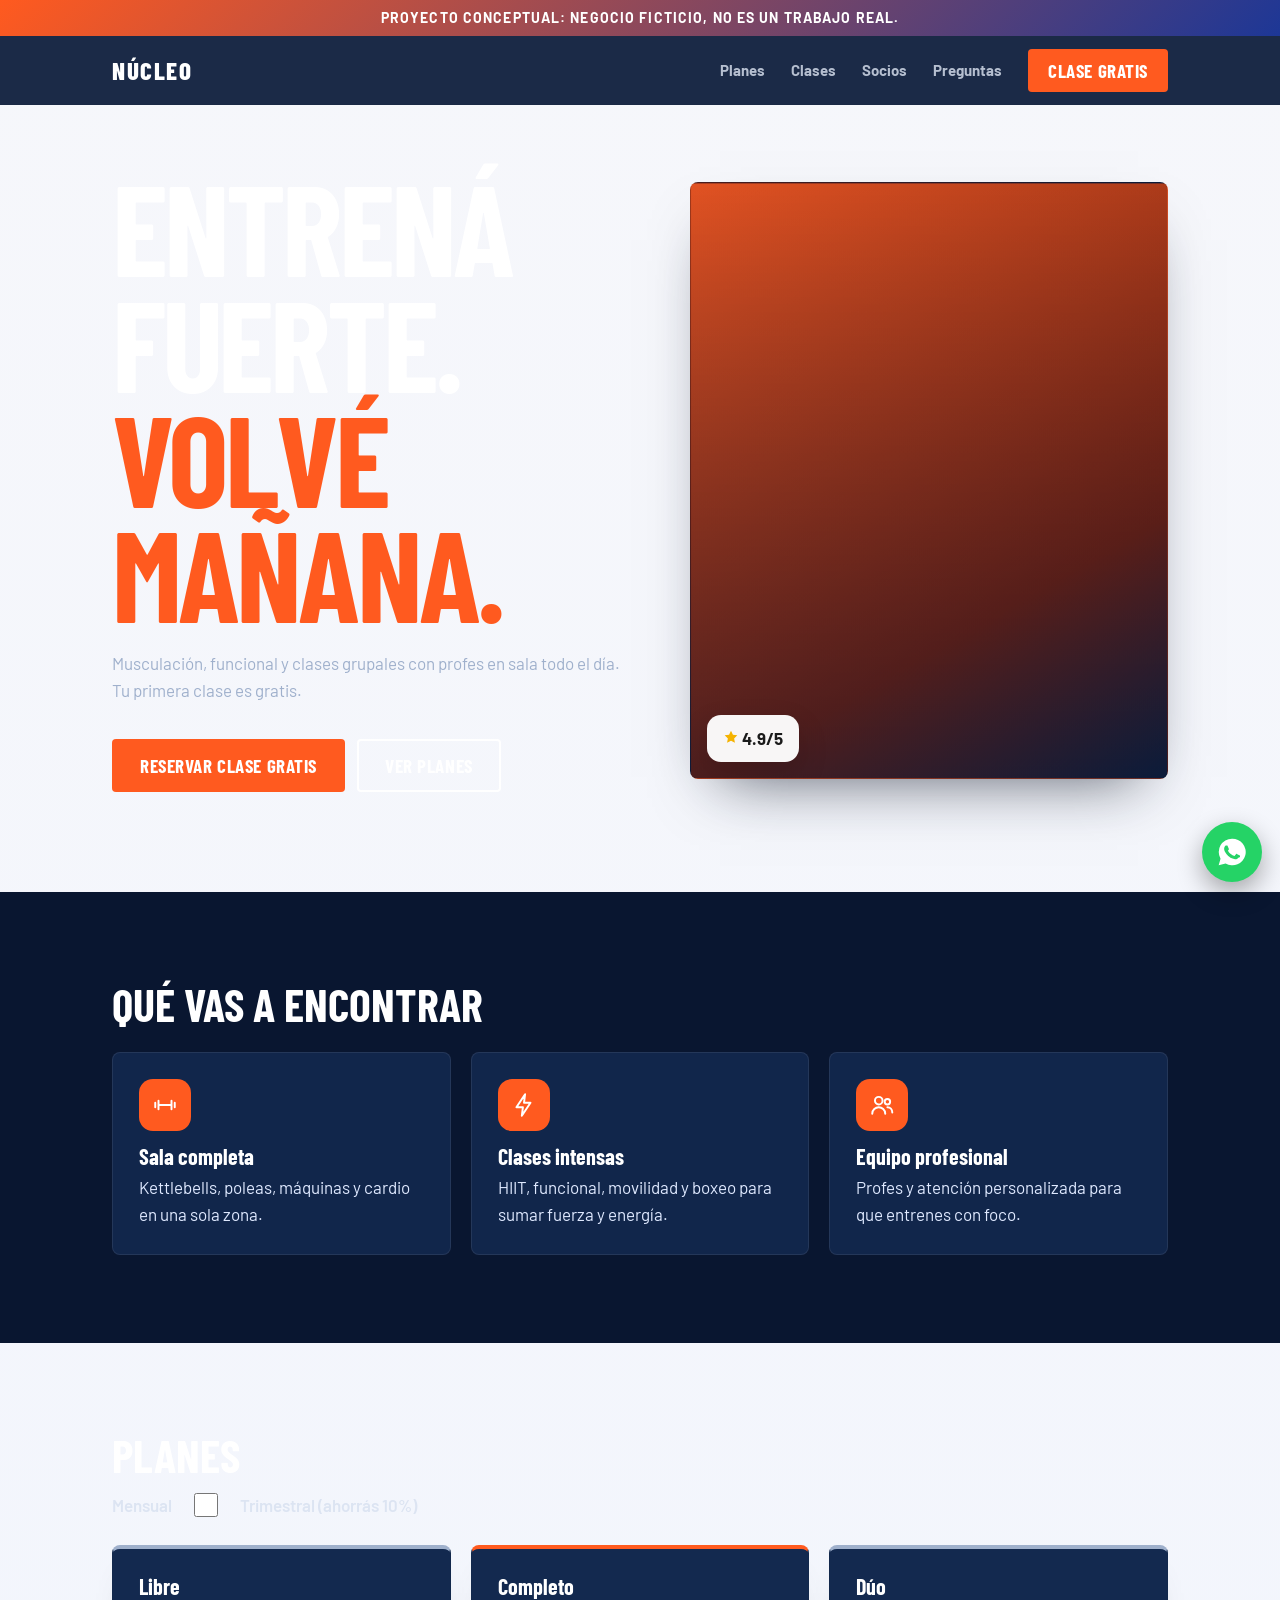
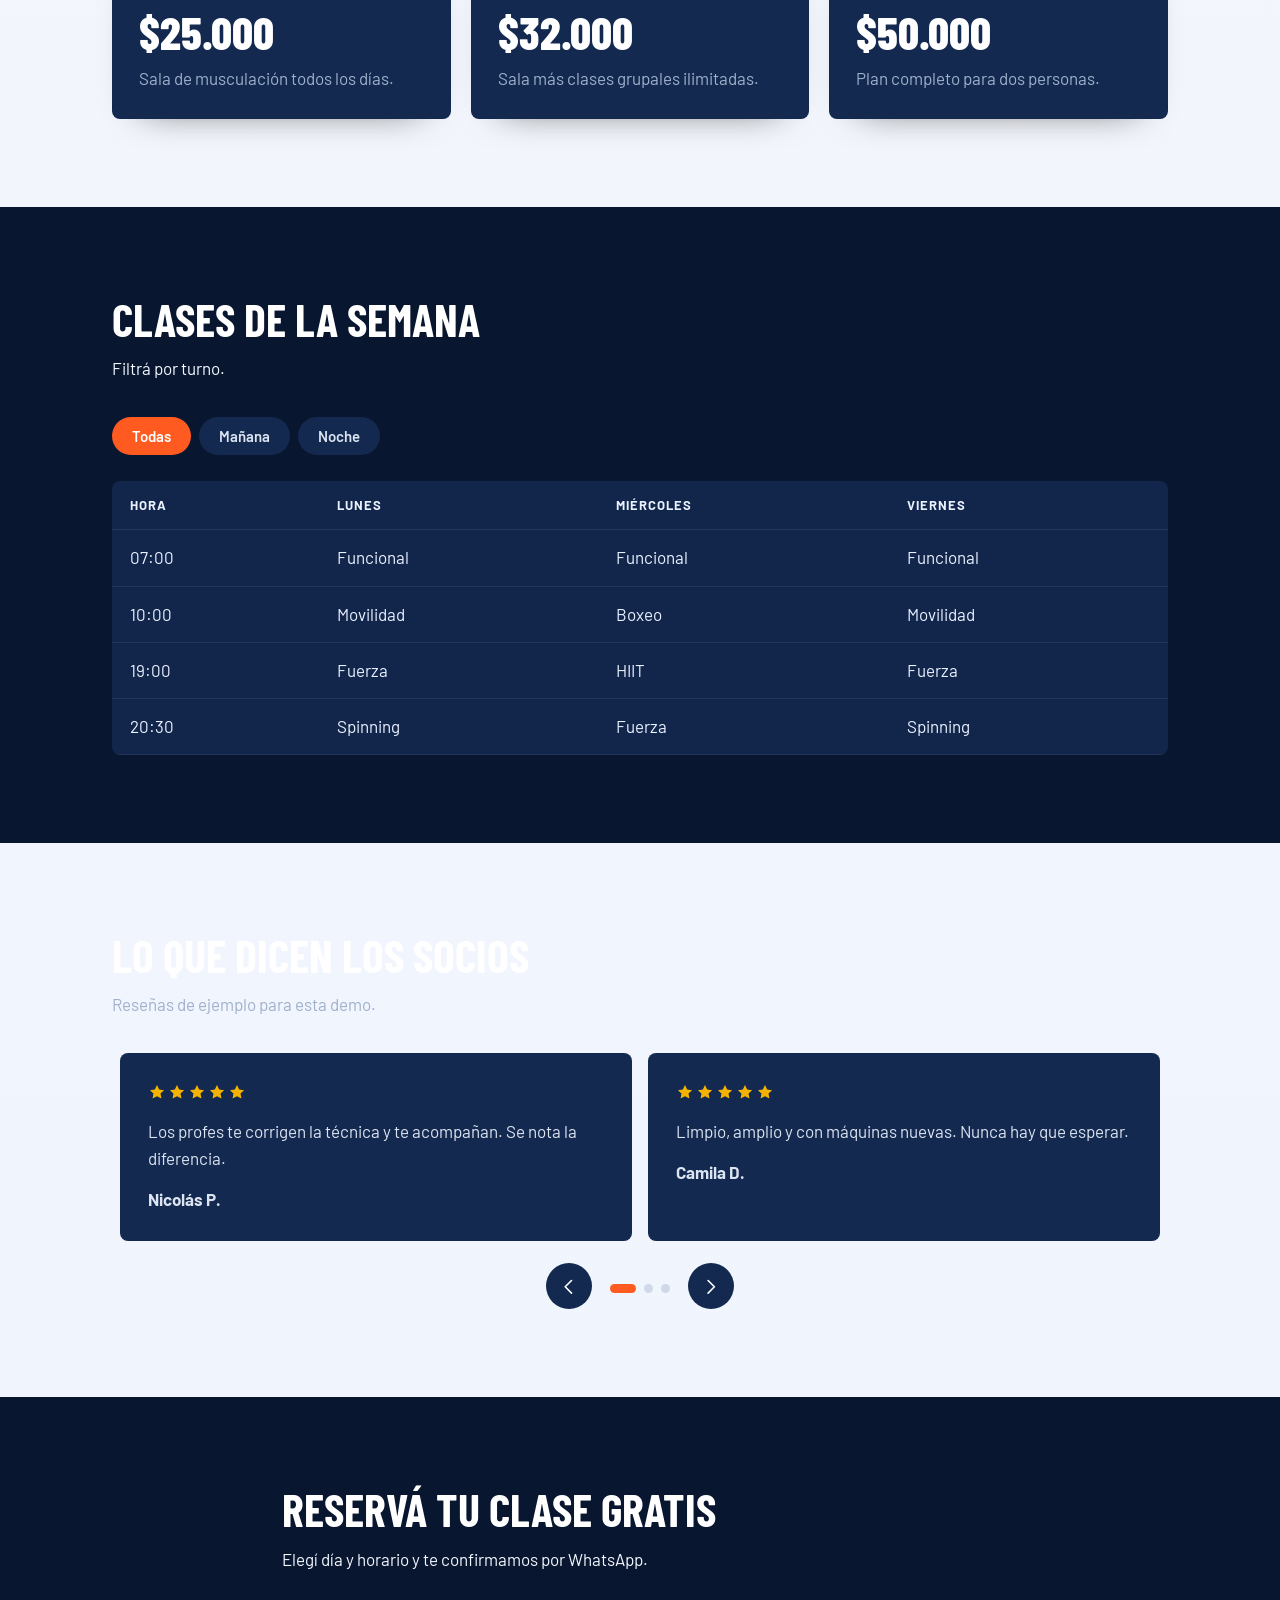
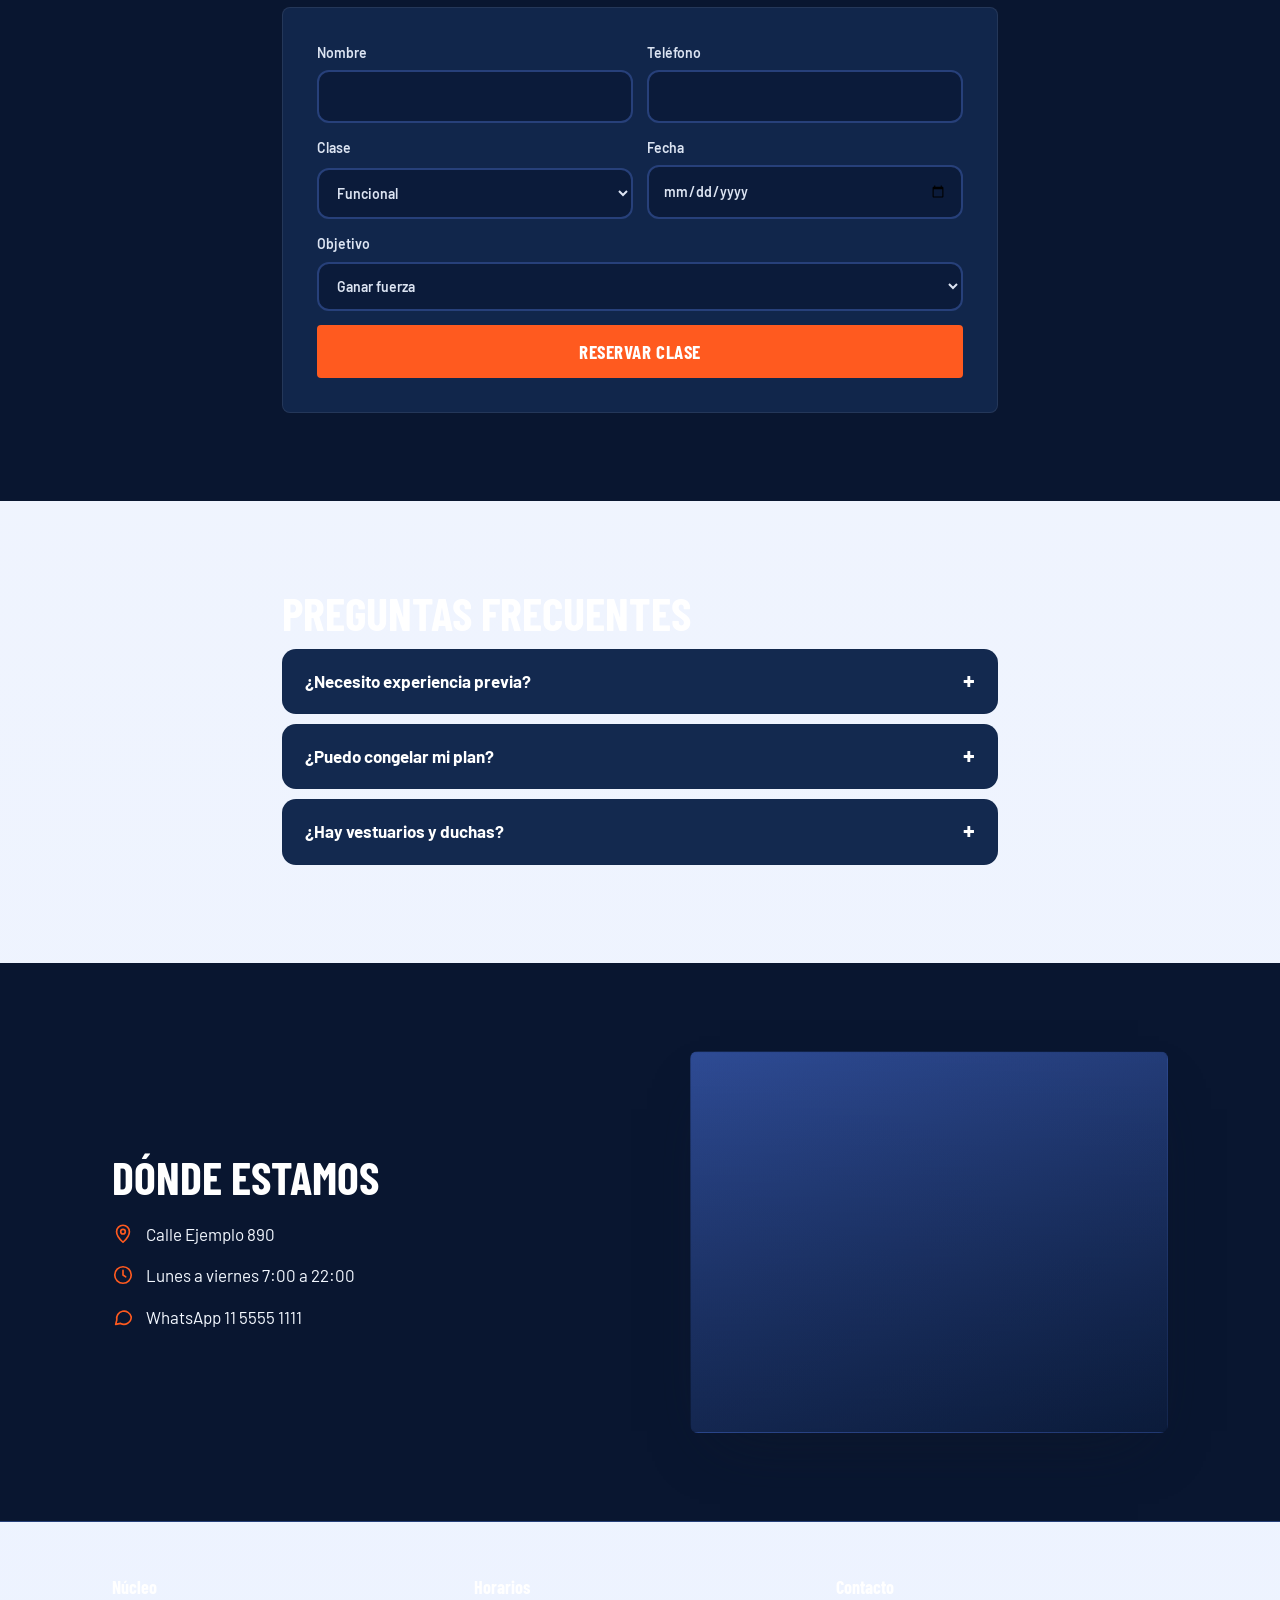
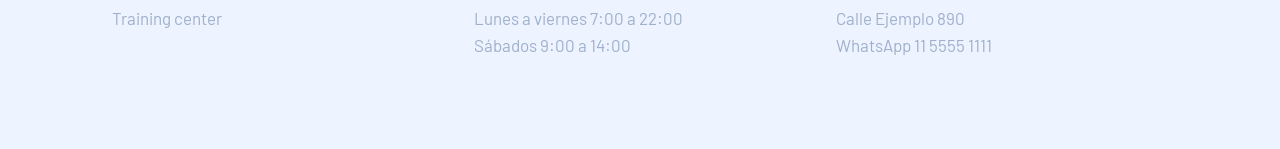
==== commit 69cd6011: "Corrijo el contraste de texto en las demos del gimnasio y la pizzería para que sea legible en fondos" ====
--- a/demos/gimnasio.html
+++ b/demos/gimnasio.html
@@ -1 +1 @@
-<!DOCTYPE html><html lang="es"><head><meta charset="utf-8"><meta name="viewport" content="width=device-width,initial-scale=1"><title>Núcleo Training · Gimnasio (demo)</title><link href="https://fonts.googleapis.com/css2?family=Barlow+Condensed:wght@700;800&family=Barlow:wght@400;600&display=swap" rel="stylesheet"><link rel="stylesheet" href="../assets/common.css"><style>:root{--bg:#0B1B3A;--tx:#DCE4F2;--hd:#fff;--mu:#9FB0CC;--ac:#FF5A1F;--on:#fff;--cd:#13294F;--bd:#27407A;--nb:#0B1B3Aee;--fi:#0B1B3A;--r:4px;--r2:8px;--fh:'Barlow Condensed',sans-serif;--fb:Barlow}h1,h2,.logo{text-transform:uppercase}h1{font-size:clamp(56px,10vw,128px);line-height:.9}h1 span{color:var(--ac)}.btn{text-transform:uppercase;font-family:var(--fh);font-size:19px;letter-spacing:.03em}.alt{background:#091630}.plan{border-top:4px solid var(--mu)}.plan.top{border-top-color:var(--ac)}.plan em{display:block;font:800 46px var(--fh);font-style:normal;color:var(--hd);margin:6px 0}.sw{display:flex;align-items:center;gap:12px;margin-bottom:26px;font-weight:600}.sw input{width:44px;height:24px;accent-color:var(--ac)}.tb{width:100%;border-collapse:collapse;background:var(--cd);border-radius:8px;overflow:hidden}.tb th,.tb td{padding:14px 18px;text-align:left;border-bottom:1px solid var(--bd)}.tb th{color:var(--mu);font-size:13px;text-transform:uppercase;letter-spacing:.08em}.card{box-shadow:0 18px 38px -30px rgba(0,0,0,.7)}.nav .btn{background:var(--ac)}.hero .ph{background-position:center !important}.badge{background:rgba(255,255,255,.96)}.info li{align-items:flex-start}.info .i{margin-top:2px}</style></head><body data-wa="5491100000000" data-msg="Hola Núcleo! Quiero probar una clase gratis."><div class="demo">Proyecto conceptual: negocio ficticio, no es un trabajo real.</div><header class="nav"><div class="w"><a class="logo" href="#">Núcleo</a><button class="burger" aria-label="Menú"><i data-i="menu"></i></button><nav><a href="#planes">Planes</a><a href="#clases">Clases</a><a href="#resenas">Socios</a><a href="#faq">Preguntas</a><a class="btn" href="#clase">Clase gratis</a></nav></div></header><section class="hero"><div class="w two"><div><h1>Entrená fuerte. <span>Volvé mañana.</span></h1><p class="sub">Musculación, funcional y clases grupales con profes en sala todo el día. Tu primera clase es gratis.</p><div class="cta"><a class="btn" href="#clase">Reservar clase gratis</a><a class="btn o" href="#planes">Ver planes</a></div></div><div class="ph tall nofoto" data-img="https://images.unsplash.com/photo-1517836357463-d25dfeac3438?auto=format&fit=crop&w=1200&q=80" style="--ill:linear-gradient(180deg,rgba(11,27,58,.12),rgba(11,27,58,.42));--g:linear-gradient(150deg,#FF5A1F,#7a1f0a 70%,#0B1B3A)"><div class="badge"><i data-i="star"></i> 4.9/5</div></div></div></section><section class="alt sec"><div class="w"><h2 class="rv">Qué vas a encontrar</h2><div class="g" style="margin-top:24px"><div class="card rv"><div class="ic"><i data-i="dumb"></i></div><h3>Sala completa</h3><p>Kettlebells, poleas, máquinas y cardio en una sola zona.</p></div><div class="card rv"><div class="ic"><i data-i="bolt"></i></div><h3>Clases intensas</h3><p>HIIT, funcional, movilidad y boxeo para sumar fuerza y energía.</p></div><div class="card rv"><div class="ic"><i data-i="users"></i></div><h3>Equipo profesional</h3><p>Profes y atención personalizada para que entrenes con foco.</p></div></div></div></section><section class="sec" id="planes"><div class="w"><h2 class="rv">Planes</h2><label class="sw rv">Mensual<input type="checkbox" data-bill>Trimestral (ahorrás 10%)</label><div class="g"><div class="card plan rv"><h3>Libre</h3><em>$<span data-m="25.000" data-t="22.500">25.000</span></em><p>Sala de musculación todos los días.</p></div><div class="card plan top rv"><h3>Completo</h3><em>$<span data-m="32.000" data-t="28.800">32.000</span></em><p>Sala más clases grupales ilimitadas.</p></div><div class="card plan rv"><h3>Dúo</h3><em>$<span data-m="50.000" data-t="45.000">50.000</span></em><p>Plan completo para dos personas.</p></div></div></div></section><section class="alt sec" id="clases"><div class="w"><h2 class="rv">Clases de la semana</h2><p class="sub rv">Filtrá por turno.</p><div class="tabs rv" data-tabs=".cl"><button class="on" data-f="*">Todas</button><button data-f="m">Mañana</button><button data-f="n">Noche</button></div><div class="sc rv"><table class="tb"><tr><th>Hora</th><th>Lunes</th><th>Miércoles</th><th>Viernes</th></tr><tr class="cl" data-c="m"><td>07:00</td><td>Funcional</td><td>Funcional</td><td>Funcional</td></tr><tr class="cl" data-c="m"><td>10:00</td><td>Movilidad</td><td>Boxeo</td><td>Movilidad</td></tr><tr class="cl" data-c="n"><td>19:00</td><td>Fuerza</td><td>HIIT</td><td>Fuerza</td></tr><tr class="cl" data-c="n"><td>20:30</td><td>Spinning</td><td>Fuerza</td><td>Spinning</td></tr></table></div></div></section><section class="sec" id="resenas"><div class="w"><h2 class="rv">Lo que dicen los socios</h2><p class="sub rv">Reseñas de ejemplo para esta demo.</p><div class="car rv"><div class="tr"><div class="sl"><div><span class="st" data-s="5"></span><p>Los profes te corrigen la técnica y te acompañan. Se nota la diferencia.</p><b>Nicolás P.</b></div></div><div class="sl"><div><span class="st" data-s="5"></span><p>Limpio, amplio y con máquinas nuevas. Nunca hay que esperar.</p><b>Camila D.</b></div></div><div class="sl"><div><span class="st" data-s="5"></span><p>Las clases de HIIT son un desafío y el ambiente es muy bueno.</p><b>Joaquín T.</b></div></div><div class="sl"><div><span class="st" data-s="4"></span><p>Buen horario y buen precio. Los sábados se llena un poco.</p><b>Mariana L.</b></div></div></div><div class="cn"><button class="prev" aria-label="Anterior"><i data-i="left"></i></button><div class="dots"></div><button class="next" aria-label="Siguiente"><i data-i="right"></i></button></div></div></div></section><section class="alt sec" id="clase"><div class="w" style="max-width:760px"><h2 class="rv">Reservá tu clase gratis</h2><p class="sub rv">Elegí día y horario y te confirmamos por WhatsApp.</p><form class="f rv" data-t="Hola Núcleo! Quiero reservar mi clase gratis:" data-ok="¡Clase reservada!"><label>Nombre<input name="Nombre" required></label><label>Teléfono<input name="Teléfono" type="tel" required></label><label>Clase<select name="Clase"><option>Funcional</option><option>Fuerza</option><option>HIIT</option><option>Boxeo</option><option>Spinning</option></select></label><label>Fecha<input name="Fecha" type="date" required></label><label class="full">Objetivo<select name="Objetivo"><option>Ganar fuerza</option><option>Bajar de peso</option><option>Mejorar mi condición</option><option>Solo quiero conocer</option></select></label><button class="btn full" type="submit">Reservar clase</button></form></div></section><section class="sec" id="faq"><div class="w" style="max-width:760px"><h2 class="rv">Preguntas frecuentes</h2><details class="rv"><summary>¿Necesito experiencia previa?</summary><p>No. Un profe arma tu rutina inicial según tu objetivo.</p></details><details class="rv"><summary>¿Puedo congelar mi plan?</summary><p>Sí, hasta 30 días por año avisando con anticipación.</p></details><details class="rv"><summary>¿Hay vestuarios y duchas?</summary><p>Sí, con casilleros y duchas con agua caliente.</p></details></div></section><section class="alt sec" id="ubicacion"><div class="w two"><div class="rv"><h2>Dónde estamos</h2><ul class="info"><li><i data-i="pin"></i>Calle Ejemplo 890</li><li><i data-i="clock"></i>Lunes a viernes 7:00 a 22:00</li><li><i data-i="chat"></i>WhatsApp 11 5555 1111</li></ul></div><div class="ph wide nofoto" data-img="https://images.unsplash.com/photo-1534438327276-14e5300c3a48?auto=format&fit=crop&w=1200&q=80" style="--ill:linear-gradient(180deg,rgba(11,27,58,.08),rgba(11,27,58,.28));--g:linear-gradient(160deg,#314f9c,#0b1b3a)"></div></div></section><footer><div class="w fg"><div><h3>Núcleo</h3><p>Training center</p></div><div><h3>Horarios</h3><p>Lunes a viernes 7:00 a 22:00<br>Sábados 9:00 a 14:00</p></div><div><h3>Contacto</h3><p>Calle Ejemplo 890<br>WhatsApp 11 5555 1111</p></div></div></footer><script src="../assets/common.js"></script></body></html>
+<!DOCTYPE html><html lang="es"><head><meta charset="utf-8"><meta name="viewport" content="width=device-width,initial-scale=1"><title>Núcleo Training · Gimnasio (demo)</title><link href="https://fonts.googleapis.com/css2?family=Barlow+Condensed:wght@700;800&family=Barlow:wght@400;600&display=swap" rel="stylesheet"><link rel="stylesheet" href="../assets/common.css"><style>:root{--bg:#0B1B3A;--tx:#DCE4F2;--hd:#fff;--mu:#9FB0CC;--ac:#FF5A1F;--on:#fff;--cd:#13294F;--bd:#27407A;--nb:#0B1B3Aee;--fi:#0B1B3A;--r:4px;--r2:8px;--fh:'Barlow Condensed',sans-serif;--fb:Barlow}.alt{background:#091630}.alt .sub,.alt .card p,.alt .card h3,.alt .info li,.alt .info,.alt summary,.alt details p,.alt .sw,.alt .tb td,.alt .tb th,.alt .plan p,.alt .plan h3,.alt .plan em,.alt .badge,.alt .btn.o{color:#f3f8ff}.alt .card,.alt .tb,.alt details,.alt .f{background:rgba(19,41,79,.9);border-color:rgba(255,255,255,.08)}.alt .card p{color:#dfe9ff}.alt .plan em{color:#fff}.alt .plan{border-top-color:#ff8a5a}.alt .sw{color:#f1f7ff}.alt .tb th,.alt .tb td{color:#eaf1ff}.alt .tb th{border-color:rgba(255,255,255,.08)}.alt .tb td{border-color:rgba(255,255,255,.07)}.alt .card,.alt .plan{box-shadow:none}.alt .card h3{color:#fff}.alt summary{color:#fff}h1,h2,.logo{text-transform:uppercase}h1{font-size:clamp(56px,10vw,128px);line-height:.9}h1 span{color:var(--ac)}.btn{text-transform:uppercase;font-family:var(--fh);font-size:19px;letter-spacing:.03em}.plan{border-top:4px solid var(--mu)}.plan.top{border-top-color:var(--ac)}.plan em{display:block;font:800 46px var(--fh);font-style:normal;color:var(--hd);margin:6px 0}.sw{display:flex;align-items:center;gap:12px;margin-bottom:26px;font-weight:600}.sw input{width:44px;height:24px;accent-color:var(--ac)}.tb{width:100%;border-collapse:collapse;background:var(--cd);border-radius:8px;overflow:hidden}.tb th,.tb td{padding:14px 18px;text-align:left;border-bottom:1px solid var(--bd)}.tb th{color:var(--mu);font-size:13px;text-transform:uppercase;letter-spacing:.08em}.card{box-shadow:0 18px 38px -30px rgba(0,0,0,.7)}.nav .btn{background:var(--ac)}.hero .ph{background-position:center !important}.badge{background:rgba(255,255,255,.96)}.info li{align-items:flex-start}.info .i{margin-top:2px}</style></head><body data-wa="5491100000000" data-msg="Hola Núcleo! Quiero probar una clase gratis."><div class="demo">Proyecto conceptual: negocio ficticio, no es un trabajo real.</div><header class="nav"><div class="w"><a class="logo" href="#">Núcleo</a><button class="burger" aria-label="Menú"><i data-i="menu"></i></button><nav><a href="#planes">Planes</a><a href="#clases">Clases</a><a href="#resenas">Socios</a><a href="#faq">Preguntas</a><a class="btn" href="#clase">Clase gratis</a></nav></div></header><section class="hero"><div class="w two"><div><h1>Entrená fuerte. <span>Volvé mañana.</span></h1><p class="sub">Musculación, funcional y clases grupales con profes en sala todo el día. Tu primera clase es gratis.</p><div class="cta"><a class="btn" href="#clase">Reservar clase gratis</a><a class="btn o" href="#planes">Ver planes</a></div></div><div class="ph tall nofoto" data-img="https://images.unsplash.com/photo-1517836357463-d25dfeac3438?auto=format&fit=crop&w=1200&q=80" style="--ill:linear-gradient(180deg,rgba(11,27,58,.12),rgba(11,27,58,.42));--g:linear-gradient(150deg,#FF5A1F,#7a1f0a 70%,#0B1B3A)"><div class="badge"><i data-i="star"></i> 4.9/5</div></div></div></section><section class="alt sec"><div class="w"><h2 class="rv">Qué vas a encontrar</h2><div class="g" style="margin-top:24px"><div class="card rv"><div class="ic"><i data-i="dumb"></i></div><h3>Sala completa</h3><p>Kettlebells, poleas, máquinas y cardio en una sola zona.</p></div><div class="card rv"><div class="ic"><i data-i="bolt"></i></div><h3>Clases intensas</h3><p>HIIT, funcional, movilidad y boxeo para sumar fuerza y energía.</p></div><div class="card rv"><div class="ic"><i data-i="users"></i></div><h3>Equipo profesional</h3><p>Profes y atención personalizada para que entrenes con foco.</p></div></div></div></section><section class="sec" id="planes"><div class="w"><h2 class="rv">Planes</h2><label class="sw rv">Mensual<input type="checkbox" data-bill>Trimestral (ahorrás 10%)</label><div class="g"><div class="card plan rv"><h3>Libre</h3><em>$<span data-m="25.000" data-t="22.500">25.000</span></em><p>Sala de musculación todos los días.</p></div><div class="card plan top rv"><h3>Completo</h3><em>$<span data-m="32.000" data-t="28.800">32.000</span></em><p>Sala más clases grupales ilimitadas.</p></div><div class="card plan rv"><h3>Dúo</h3><em>$<span data-m="50.000" data-t="45.000">50.000</span></em><p>Plan completo para dos personas.</p></div></div></div></section><section class="alt sec" id="clases"><div class="w"><h2 class="rv">Clases de la semana</h2><p class="sub rv">Filtrá por turno.</p><div class="tabs rv" data-tabs=".cl"><button class="on" data-f="*">Todas</button><button data-f="m">Mañana</button><button data-f="n">Noche</button></div><div class="sc rv"><table class="tb"><tr><th>Hora</th><th>Lunes</th><th>Miércoles</th><th>Viernes</th></tr><tr class="cl" data-c="m"><td>07:00</td><td>Funcional</td><td>Funcional</td><td>Funcional</td></tr><tr class="cl" data-c="m"><td>10:00</td><td>Movilidad</td><td>Boxeo</td><td>Movilidad</td></tr><tr class="cl" data-c="n"><td>19:00</td><td>Fuerza</td><td>HIIT</td><td>Fuerza</td></tr><tr class="cl" data-c="n"><td>20:30</td><td>Spinning</td><td>Fuerza</td><td>Spinning</td></tr></table></div></div></section><section class="sec" id="resenas"><div class="w"><h2 class="rv">Lo que dicen los socios</h2><p class="sub rv">Reseñas de ejemplo para esta demo.</p><div class="car rv"><div class="tr"><div class="sl"><div><span class="st" data-s="5"></span><p>Los profes te corrigen la técnica y te acompañan. Se nota la diferencia.</p><b>Nicolás P.</b></div></div><div class="sl"><div><span class="st" data-s="5"></span><p>Limpio, amplio y con máquinas nuevas. Nunca hay que esperar.</p><b>Camila D.</b></div></div><div class="sl"><div><span class="st" data-s="5"></span><p>Las clases de HIIT son un desafío y el ambiente es muy bueno.</p><b>Joaquín T.</b></div></div><div class="sl"><div><span class="st" data-s="4"></span><p>Buen horario y buen precio. Los sábados se llena un poco.</p><b>Mariana L.</b></div></div></div><div class="cn"><button class="prev" aria-label="Anterior"><i data-i="left"></i></button><div class="dots"></div><button class="next" aria-label="Siguiente"><i data-i="right"></i></button></div></div></div></section><section class="alt sec" id="clase"><div class="w" style="max-width:760px"><h2 class="rv">Reservá tu clase gratis</h2><p class="sub rv">Elegí día y horario y te confirmamos por WhatsApp.</p><form class="f rv" data-t="Hola Núcleo! Quiero reservar mi clase gratis:" data-ok="¡Clase reservada!"><label>Nombre<input name="Nombre" required></label><label>Teléfono<input name="Teléfono" type="tel" required></label><label>Clase<select name="Clase"><option>Funcional</option><option>Fuerza</option><option>HIIT</option><option>Boxeo</option><option>Spinning</option></select></label><label>Fecha<input name="Fecha" type="date" required></label><label class="full">Objetivo<select name="Objetivo"><option>Ganar fuerza</option><option>Bajar de peso</option><option>Mejorar mi condición</option><option>Solo quiero conocer</option></select></label><button class="btn full" type="submit">Reservar clase</button></form></div></section><section class="sec" id="faq"><div class="w" style="max-width:760px"><h2 class="rv">Preguntas frecuentes</h2><details class="rv"><summary>¿Necesito experiencia previa?</summary><p>No. Un profe arma tu rutina inicial según tu objetivo.</p></details><details class="rv"><summary>¿Puedo congelar mi plan?</summary><p>Sí, hasta 30 días por año avisando con anticipación.</p></details><details class="rv"><summary>¿Hay vestuarios y duchas?</summary><p>Sí, con casilleros y duchas con agua caliente.</p></details></div></section><section class="alt sec" id="ubicacion"><div class="w two"><div class="rv"><h2>Dónde estamos</h2><ul class="info"><li><i data-i="pin"></i>Calle Ejemplo 890</li><li><i data-i="clock"></i>Lunes a viernes 7:00 a 22:00</li><li><i data-i="chat"></i>WhatsApp 11 5555 1111</li></ul></div><div class="ph wide nofoto" data-img="https://images.unsplash.com/photo-1534438327276-14e5300c3a48?auto=format&fit=crop&w=1200&q=80" style="--ill:linear-gradient(180deg,rgba(11,27,58,.08),rgba(11,27,58,.28));--g:linear-gradient(160deg,#314f9c,#0b1b3a)"></div></div></section><footer><div class="w fg"><div><h3>Núcleo</h3><p>Training center</p></div><div><h3>Horarios</h3><p>Lunes a viernes 7:00 a 22:00<br>Sábados 9:00 a 14:00</p></div><div><h3>Contacto</h3><p>Calle Ejemplo 890<br>WhatsApp 11 5555 1111</p></div></div></footer><script src="../assets/common.js"></script></body></html>
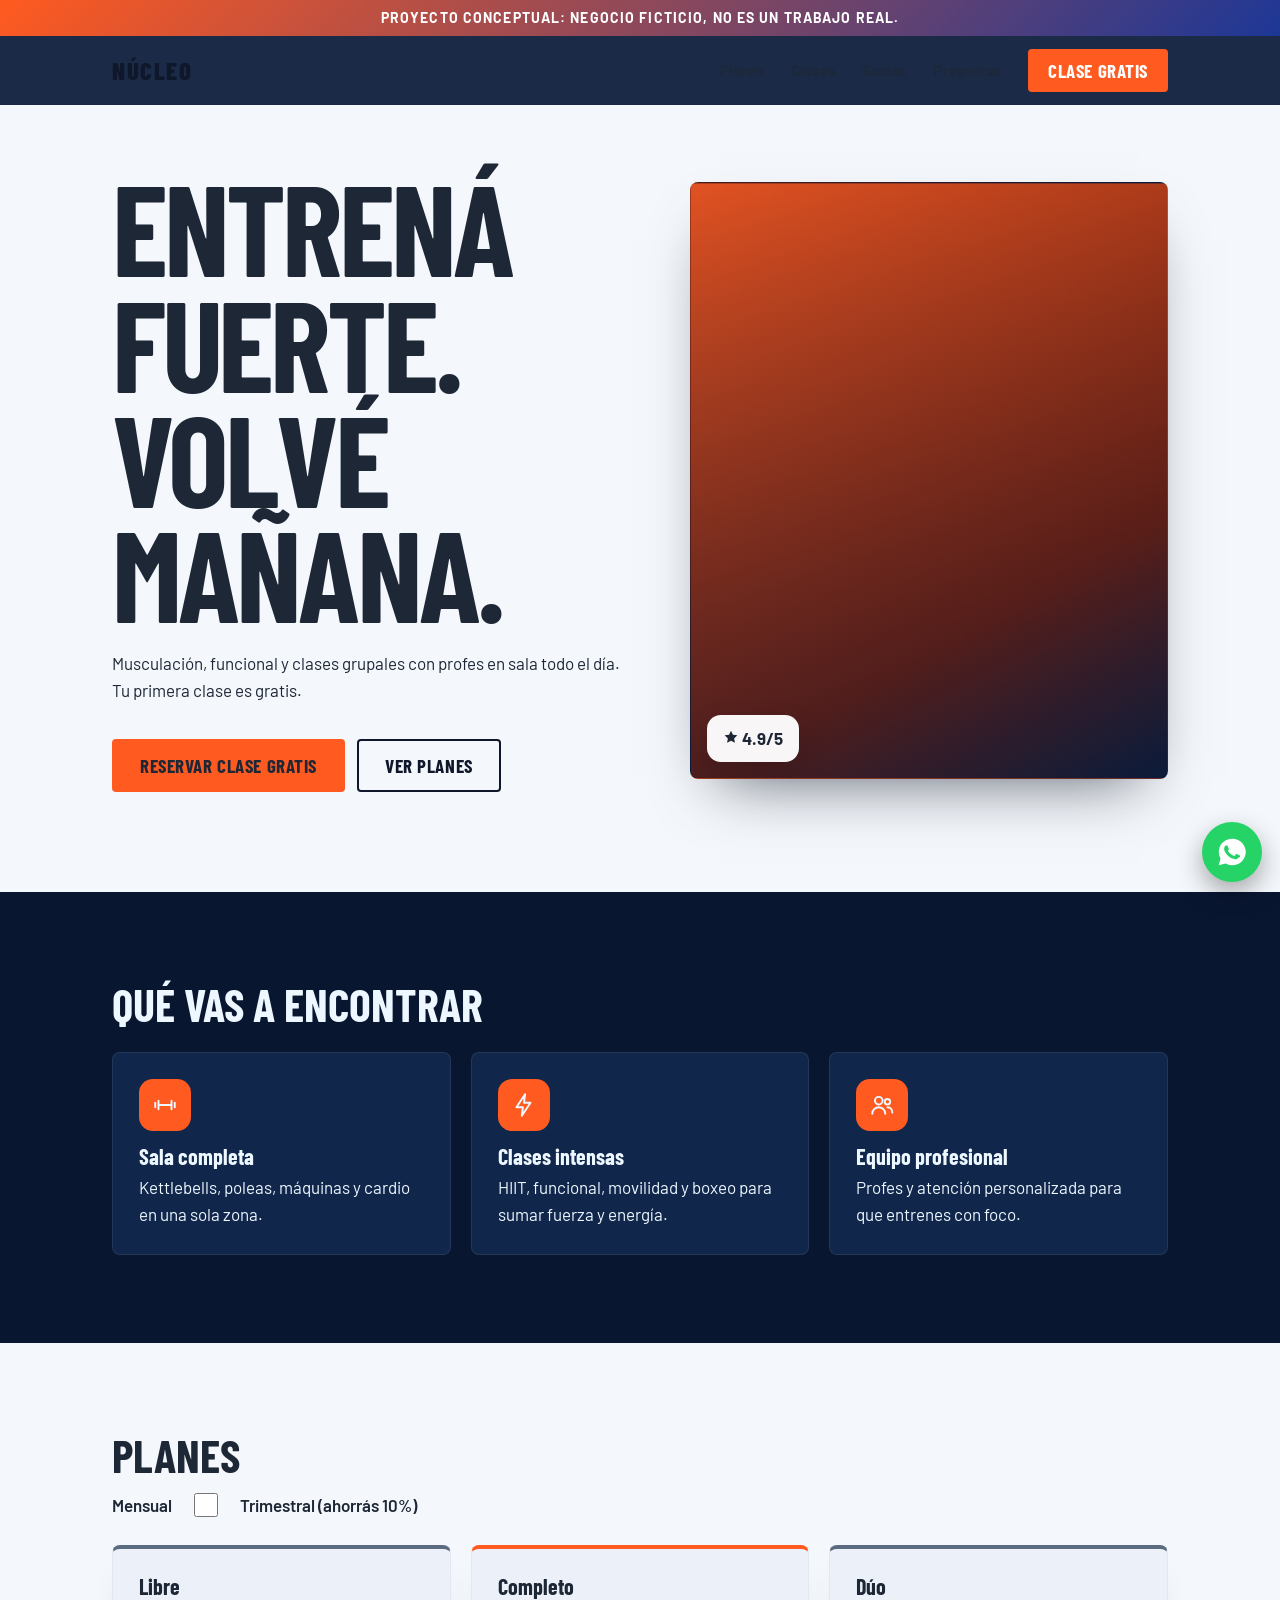
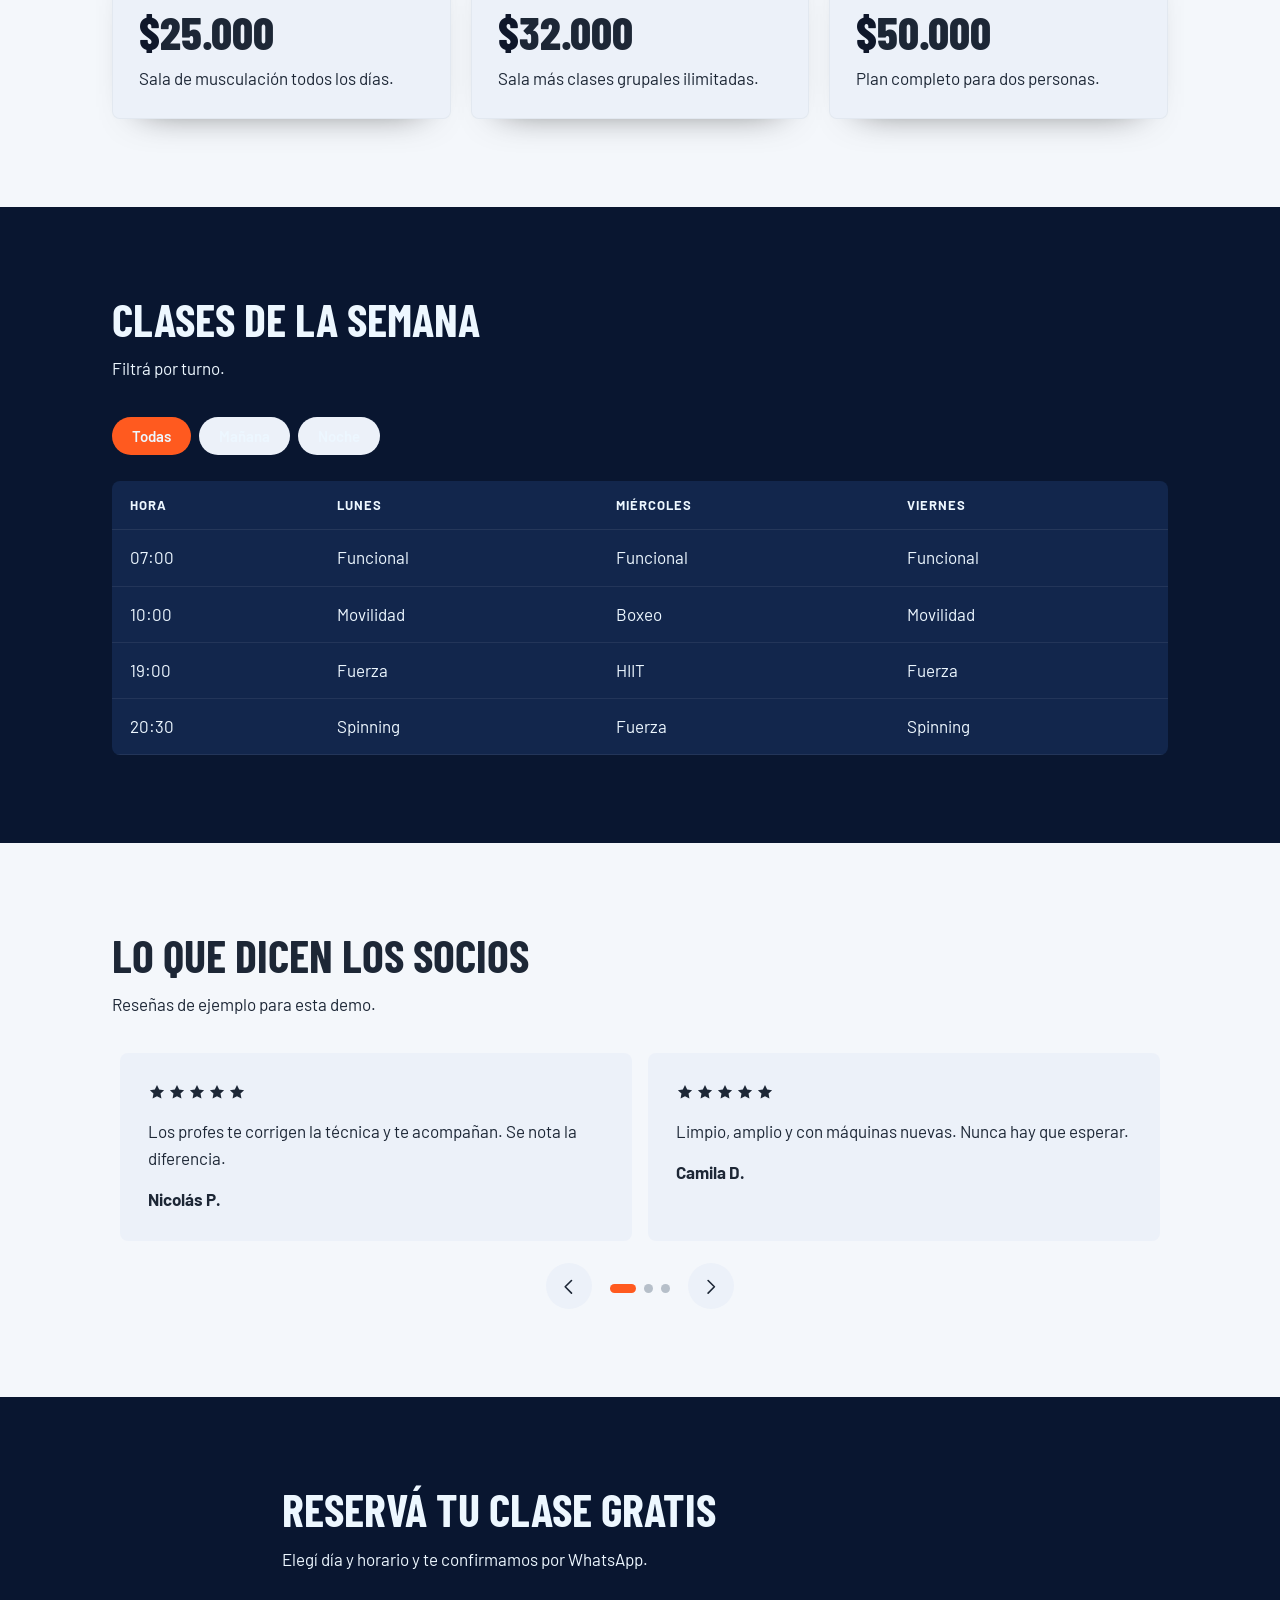
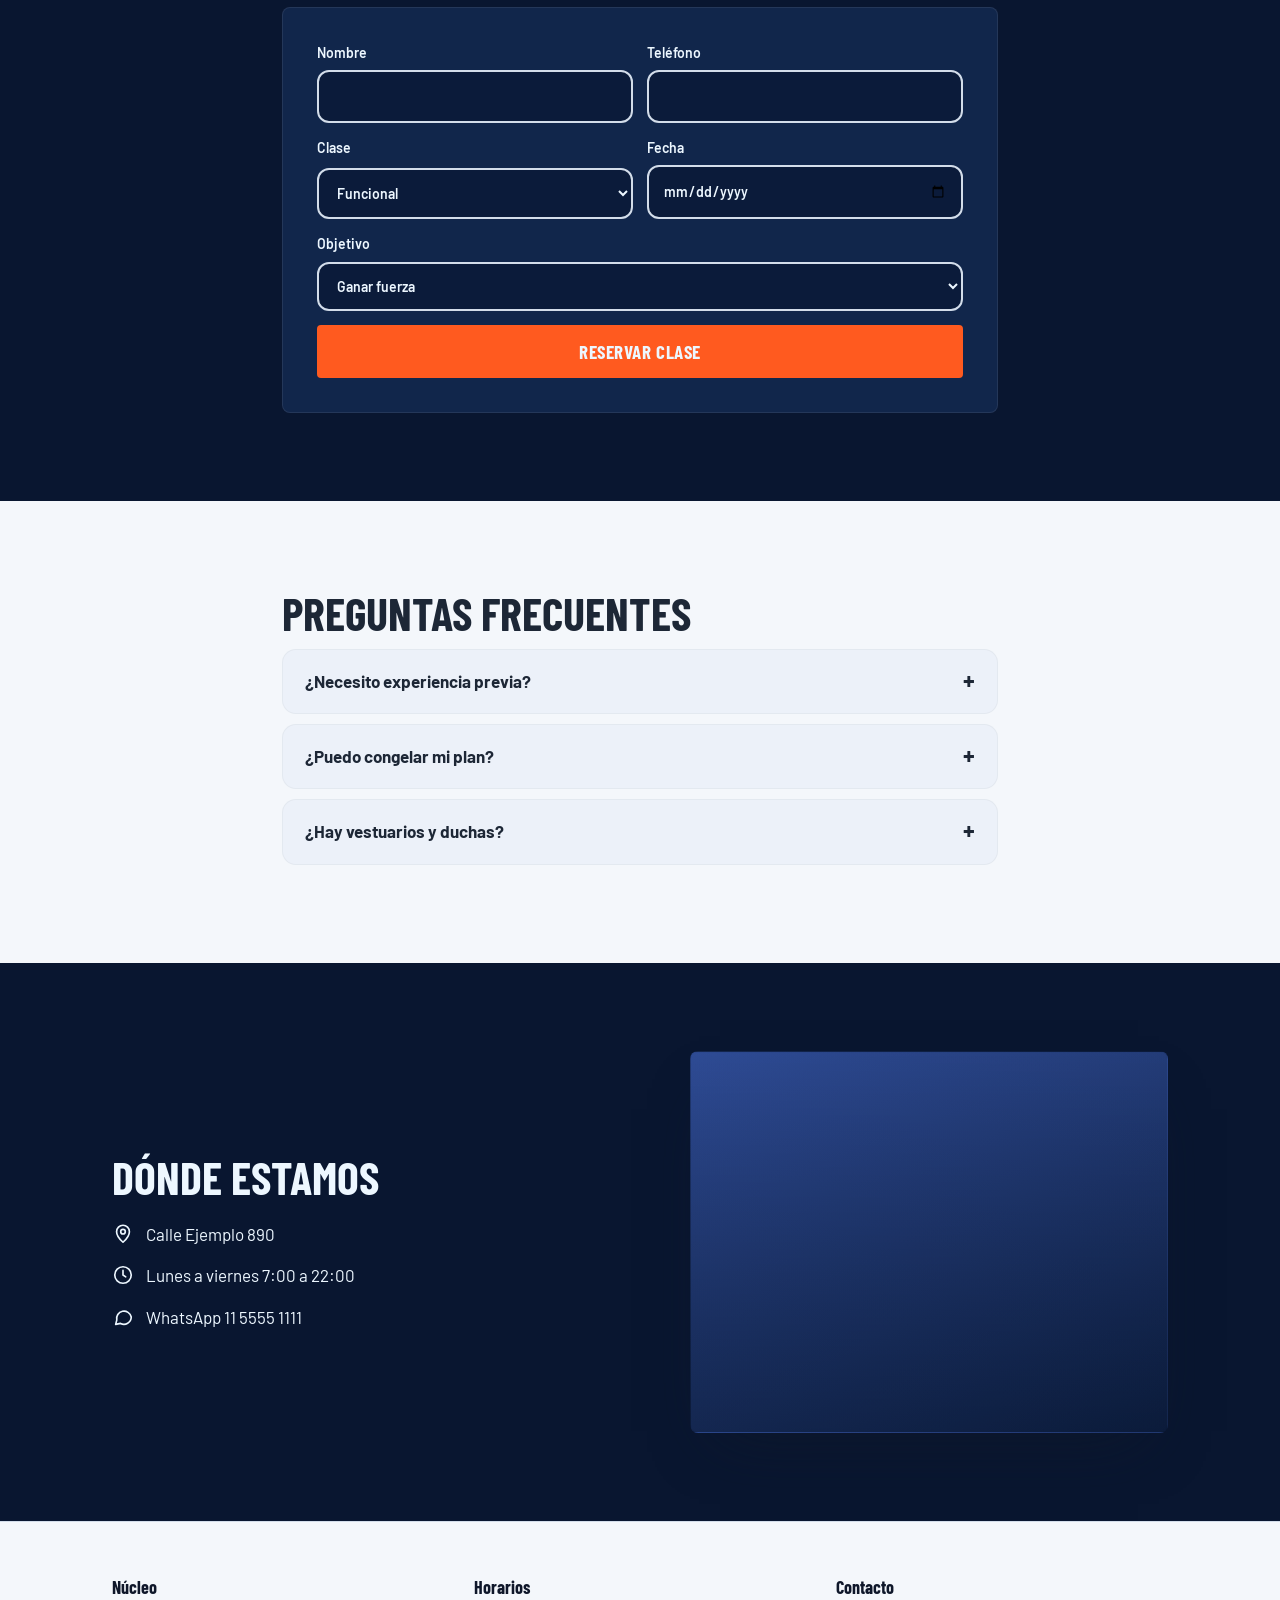
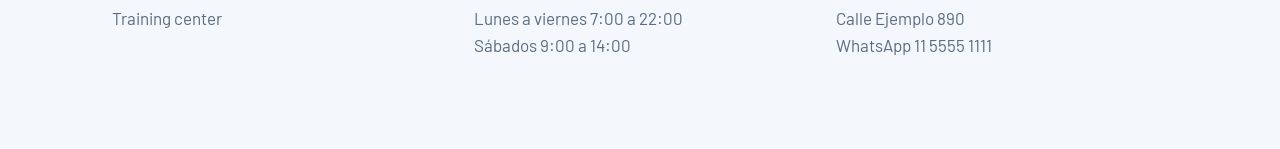
==== commit bf1f210b: "Ajusto el contraste en las páginas de demostración para que el texto sea legible sobre fondos claros" ====
--- a/demos/gimnasio.html
+++ b/demos/gimnasio.html
@@ -1 +1 @@
-<!DOCTYPE html><html lang="es"><head><meta charset="utf-8"><meta name="viewport" content="width=device-width,initial-scale=1"><title>Núcleo Training · Gimnasio (demo)</title><link href="https://fonts.googleapis.com/css2?family=Barlow+Condensed:wght@700;800&family=Barlow:wght@400;600&display=swap" rel="stylesheet"><link rel="stylesheet" href="../assets/common.css"><style>:root{--bg:#0B1B3A;--tx:#DCE4F2;--hd:#fff;--mu:#9FB0CC;--ac:#FF5A1F;--on:#fff;--cd:#13294F;--bd:#27407A;--nb:#0B1B3Aee;--fi:#0B1B3A;--r:4px;--r2:8px;--fh:'Barlow Condensed',sans-serif;--fb:Barlow}.alt{background:#091630}.alt .sub,.alt .card p,.alt .card h3,.alt .info li,.alt .info,.alt summary,.alt details p,.alt .sw,.alt .tb td,.alt .tb th,.alt .plan p,.alt .plan h3,.alt .plan em,.alt .badge,.alt .btn.o{color:#f3f8ff}.alt .card,.alt .tb,.alt details,.alt .f{background:rgba(19,41,79,.9);border-color:rgba(255,255,255,.08)}.alt .card p{color:#dfe9ff}.alt .plan em{color:#fff}.alt .plan{border-top-color:#ff8a5a}.alt .sw{color:#f1f7ff}.alt .tb th,.alt .tb td{color:#eaf1ff}.alt .tb th{border-color:rgba(255,255,255,.08)}.alt .tb td{border-color:rgba(255,255,255,.07)}.alt .card,.alt .plan{box-shadow:none}.alt .card h3{color:#fff}.alt summary{color:#fff}h1,h2,.logo{text-transform:uppercase}h1{font-size:clamp(56px,10vw,128px);line-height:.9}h1 span{color:var(--ac)}.btn{text-transform:uppercase;font-family:var(--fh);font-size:19px;letter-spacing:.03em}.plan{border-top:4px solid var(--mu)}.plan.top{border-top-color:var(--ac)}.plan em{display:block;font:800 46px var(--fh);font-style:normal;color:var(--hd);margin:6px 0}.sw{display:flex;align-items:center;gap:12px;margin-bottom:26px;font-weight:600}.sw input{width:44px;height:24px;accent-color:var(--ac)}.tb{width:100%;border-collapse:collapse;background:var(--cd);border-radius:8px;overflow:hidden}.tb th,.tb td{padding:14px 18px;text-align:left;border-bottom:1px solid var(--bd)}.tb th{color:var(--mu);font-size:13px;text-transform:uppercase;letter-spacing:.08em}.card{box-shadow:0 18px 38px -30px rgba(0,0,0,.7)}.nav .btn{background:var(--ac)}.hero .ph{background-position:center !important}.badge{background:rgba(255,255,255,.96)}.info li{align-items:flex-start}.info .i{margin-top:2px}</style></head><body data-wa="5491100000000" data-msg="Hola Núcleo! Quiero probar una clase gratis."><div class="demo">Proyecto conceptual: negocio ficticio, no es un trabajo real.</div><header class="nav"><div class="w"><a class="logo" href="#">Núcleo</a><button class="burger" aria-label="Menú"><i data-i="menu"></i></button><nav><a href="#planes">Planes</a><a href="#clases">Clases</a><a href="#resenas">Socios</a><a href="#faq">Preguntas</a><a class="btn" href="#clase">Clase gratis</a></nav></div></header><section class="hero"><div class="w two"><div><h1>Entrená fuerte. <span>Volvé mañana.</span></h1><p class="sub">Musculación, funcional y clases grupales con profes en sala todo el día. Tu primera clase es gratis.</p><div class="cta"><a class="btn" href="#clase">Reservar clase gratis</a><a class="btn o" href="#planes">Ver planes</a></div></div><div class="ph tall nofoto" data-img="https://images.unsplash.com/photo-1517836357463-d25dfeac3438?auto=format&fit=crop&w=1200&q=80" style="--ill:linear-gradient(180deg,rgba(11,27,58,.12),rgba(11,27,58,.42));--g:linear-gradient(150deg,#FF5A1F,#7a1f0a 70%,#0B1B3A)"><div class="badge"><i data-i="star"></i> 4.9/5</div></div></div></section><section class="alt sec"><div class="w"><h2 class="rv">Qué vas a encontrar</h2><div class="g" style="margin-top:24px"><div class="card rv"><div class="ic"><i data-i="dumb"></i></div><h3>Sala completa</h3><p>Kettlebells, poleas, máquinas y cardio en una sola zona.</p></div><div class="card rv"><div class="ic"><i data-i="bolt"></i></div><h3>Clases intensas</h3><p>HIIT, funcional, movilidad y boxeo para sumar fuerza y energía.</p></div><div class="card rv"><div class="ic"><i data-i="users"></i></div><h3>Equipo profesional</h3><p>Profes y atención personalizada para que entrenes con foco.</p></div></div></div></section><section class="sec" id="planes"><div class="w"><h2 class="rv">Planes</h2><label class="sw rv">Mensual<input type="checkbox" data-bill>Trimestral (ahorrás 10%)</label><div class="g"><div class="card plan rv"><h3>Libre</h3><em>$<span data-m="25.000" data-t="22.500">25.000</span></em><p>Sala de musculación todos los días.</p></div><div class="card plan top rv"><h3>Completo</h3><em>$<span data-m="32.000" data-t="28.800">32.000</span></em><p>Sala más clases grupales ilimitadas.</p></div><div class="card plan rv"><h3>Dúo</h3><em>$<span data-m="50.000" data-t="45.000">50.000</span></em><p>Plan completo para dos personas.</p></div></div></div></section><section class="alt sec" id="clases"><div class="w"><h2 class="rv">Clases de la semana</h2><p class="sub rv">Filtrá por turno.</p><div class="tabs rv" data-tabs=".cl"><button class="on" data-f="*">Todas</button><button data-f="m">Mañana</button><button data-f="n">Noche</button></div><div class="sc rv"><table class="tb"><tr><th>Hora</th><th>Lunes</th><th>Miércoles</th><th>Viernes</th></tr><tr class="cl" data-c="m"><td>07:00</td><td>Funcional</td><td>Funcional</td><td>Funcional</td></tr><tr class="cl" data-c="m"><td>10:00</td><td>Movilidad</td><td>Boxeo</td><td>Movilidad</td></tr><tr class="cl" data-c="n"><td>19:00</td><td>Fuerza</td><td>HIIT</td><td>Fuerza</td></tr><tr class="cl" data-c="n"><td>20:30</td><td>Spinning</td><td>Fuerza</td><td>Spinning</td></tr></table></div></div></section><section class="sec" id="resenas"><div class="w"><h2 class="rv">Lo que dicen los socios</h2><p class="sub rv">Reseñas de ejemplo para esta demo.</p><div class="car rv"><div class="tr"><div class="sl"><div><span class="st" data-s="5"></span><p>Los profes te corrigen la técnica y te acompañan. Se nota la diferencia.</p><b>Nicolás P.</b></div></div><div class="sl"><div><span class="st" data-s="5"></span><p>Limpio, amplio y con máquinas nuevas. Nunca hay que esperar.</p><b>Camila D.</b></div></div><div class="sl"><div><span class="st" data-s="5"></span><p>Las clases de HIIT son un desafío y el ambiente es muy bueno.</p><b>Joaquín T.</b></div></div><div class="sl"><div><span class="st" data-s="4"></span><p>Buen horario y buen precio. Los sábados se llena un poco.</p><b>Mariana L.</b></div></div></div><div class="cn"><button class="prev" aria-label="Anterior"><i data-i="left"></i></button><div class="dots"></div><button class="next" aria-label="Siguiente"><i data-i="right"></i></button></div></div></div></section><section class="alt sec" id="clase"><div class="w" style="max-width:760px"><h2 class="rv">Reservá tu clase gratis</h2><p class="sub rv">Elegí día y horario y te confirmamos por WhatsApp.</p><form class="f rv" data-t="Hola Núcleo! Quiero reservar mi clase gratis:" data-ok="¡Clase reservada!"><label>Nombre<input name="Nombre" required></label><label>Teléfono<input name="Teléfono" type="tel" required></label><label>Clase<select name="Clase"><option>Funcional</option><option>Fuerza</option><option>HIIT</option><option>Boxeo</option><option>Spinning</option></select></label><label>Fecha<input name="Fecha" type="date" required></label><label class="full">Objetivo<select name="Objetivo"><option>Ganar fuerza</option><option>Bajar de peso</option><option>Mejorar mi condición</option><option>Solo quiero conocer</option></select></label><button class="btn full" type="submit">Reservar clase</button></form></div></section><section class="sec" id="faq"><div class="w" style="max-width:760px"><h2 class="rv">Preguntas frecuentes</h2><details class="rv"><summary>¿Necesito experiencia previa?</summary><p>No. Un profe arma tu rutina inicial según tu objetivo.</p></details><details class="rv"><summary>¿Puedo congelar mi plan?</summary><p>Sí, hasta 30 días por año avisando con anticipación.</p></details><details class="rv"><summary>¿Hay vestuarios y duchas?</summary><p>Sí, con casilleros y duchas con agua caliente.</p></details></div></section><section class="alt sec" id="ubicacion"><div class="w two"><div class="rv"><h2>Dónde estamos</h2><ul class="info"><li><i data-i="pin"></i>Calle Ejemplo 890</li><li><i data-i="clock"></i>Lunes a viernes 7:00 a 22:00</li><li><i data-i="chat"></i>WhatsApp 11 5555 1111</li></ul></div><div class="ph wide nofoto" data-img="https://images.unsplash.com/photo-1534438327276-14e5300c3a48?auto=format&fit=crop&w=1200&q=80" style="--ill:linear-gradient(180deg,rgba(11,27,58,.08),rgba(11,27,58,.28));--g:linear-gradient(160deg,#314f9c,#0b1b3a)"></div></div></section><footer><div class="w fg"><div><h3>Núcleo</h3><p>Training center</p></div><div><h3>Horarios</h3><p>Lunes a viernes 7:00 a 22:00<br>Sábados 9:00 a 14:00</p></div><div><h3>Contacto</h3><p>Calle Ejemplo 890<br>WhatsApp 11 5555 1111</p></div></div></footer><script src="../assets/common.js"></script></body></html>
+<!DOCTYPE html><html lang="es"><head><meta charset="utf-8"><meta name="viewport" content="width=device-width,initial-scale=1"><title>Núcleo Training · Gimnasio (demo)</title><link href="https://fonts.googleapis.com/css2?family=Barlow+Condensed:wght@700;800&family=Barlow:wght@400;600&display=swap" rel="stylesheet"><link rel="stylesheet" href="../assets/common.css"><style>:root{--bg:#f4f7fb;--tx:#1d2736;--hd:#0f172a;--mu:#5b6c80;--ac:#FF5A1F;--on:#fff;--cd:#ecf1f9;--bd:#d3ddea;--nb:#0B1B3Aee;--fi:#0B1B3A;--r:4px;--r2:8px;--fh:'Barlow Condensed',sans-serif;--fb:Barlow;--light:#f7fbff}body{background:#f4f7fb;color:var(--tx)}section:not(.alt),section:not(.alt) *{color:var(--tx)}.sub,.card p,.plan p,.info li,.tb td,.tb th,details p,summary,li,.f label,.f input,.f select,.f textarea,.stats span{color:var(--tx)!important}.alt,.alt *{color:#edf7ff!important}.alt .sub,.alt .card p,.alt .plan p,.alt .tb td,.alt .tb th,.alt details p,.alt summary,.alt .info li,.alt .f label,.alt .f input,.alt .f select,.alt .f textarea{color:#edf7ff!important}.alt{background:#091630}.alt .sub,.alt .card p,.alt .card h3,.alt .info li,.alt .info,.alt summary,.alt details p,.alt .sw,.alt .tb td,.alt .tb th,.alt .plan p,.alt .plan h3,.alt .plan em,.alt .badge,.alt .btn.o{color:#f3f8ff}.alt .card,.alt .tb,.alt details,.alt .f{background:rgba(19,41,79,.9);border-color:rgba(255,255,255,.08)}.alt .card p{color:#dfe9ff}.alt .plan em{color:#fff}.alt .plan{border-top-color:#ff8a5a}.alt .sw{color:#f1f7ff}.alt .tb th,.alt .tb td{color:#eaf1ff}.alt .tb th{border-color:rgba(255,255,255,.08)}.alt .tb td{border-color:rgba(255,255,255,.07)}.alt .card,.alt .plan{box-shadow:none}.alt .card h3{color:#fff}.alt summary{color:#fff}h1,h2,.logo{text-transform:uppercase}h1{font-size:clamp(56px,10vw,128px);line-height:.9;color:var(--hd)}h1 span{color:var(--ac)}.btn{text-transform:uppercase;font-family:var(--fh);font-size:19px;letter-spacing:.03em}.plan{border-top:4px solid var(--mu)}.plan.top{border-top-color:var(--ac)}.plan em{display:block;font:800 46px var(--fh);font-style:normal;color:var(--hd);margin:6px 0}.sw{display:flex;align-items:center;gap:12px;margin-bottom:26px;font-weight:600}.sw input{width:44px;height:24px;accent-color:var(--ac)}.tb{width:100%;border-collapse:collapse;background:var(--cd);border-radius:8px;overflow:hidden}.tb th,.tb td{padding:14px 18px;text-align:left;border-bottom:1px solid var(--bd)}.tb th{color:var(--mu);font-size:13px;text-transform:uppercase;letter-spacing:.08em}.card{box-shadow:0 18px 38px -30px rgba(0,0,0,.7)}.nav .btn{background:var(--ac)}.hero .ph{background-position:center !important}.badge{background:rgba(255,255,255,.96)}.info li{align-items:flex-start}.info .i{margin-top:2px}</style></head><body data-wa="5491100000000" data-msg="Hola Núcleo! Quiero probar una clase gratis."><div class="demo">Proyecto conceptual: negocio ficticio, no es un trabajo real.</div><header class="nav"><div class="w"><a class="logo" href="#">Núcleo</a><button class="burger" aria-label="Menú"><i data-i="menu"></i></button><nav><a href="#planes">Planes</a><a href="#clases">Clases</a><a href="#resenas">Socios</a><a href="#faq">Preguntas</a><a class="btn" href="#clase">Clase gratis</a></nav></div></header><section class="hero"><div class="w two"><div><h1>Entrená fuerte. <span>Volvé mañana.</span></h1><p class="sub">Musculación, funcional y clases grupales con profes en sala todo el día. Tu primera clase es gratis.</p><div class="cta"><a class="btn" href="#clase">Reservar clase gratis</a><a class="btn o" href="#planes">Ver planes</a></div></div><div class="ph tall nofoto" data-img="https://images.unsplash.com/photo-1517836357463-d25dfeac3438?auto=format&fit=crop&w=1200&q=80" style="--ill:linear-gradient(180deg,rgba(11,27,58,.12),rgba(11,27,58,.42));--g:linear-gradient(150deg,#FF5A1F,#7a1f0a 70%,#0B1B3A)"><div class="badge"><i data-i="star"></i> 4.9/5</div></div></div></section><section class="alt sec"><div class="w"><h2 class="rv">Qué vas a encontrar</h2><div class="g" style="margin-top:24px"><div class="card rv"><div class="ic"><i data-i="dumb"></i></div><h3>Sala completa</h3><p>Kettlebells, poleas, máquinas y cardio en una sola zona.</p></div><div class="card rv"><div class="ic"><i data-i="bolt"></i></div><h3>Clases intensas</h3><p>HIIT, funcional, movilidad y boxeo para sumar fuerza y energía.</p></div><div class="card rv"><div class="ic"><i data-i="users"></i></div><h3>Equipo profesional</h3><p>Profes y atención personalizada para que entrenes con foco.</p></div></div></div></section><section class="sec" id="planes"><div class="w"><h2 class="rv">Planes</h2><label class="sw rv">Mensual<input type="checkbox" data-bill>Trimestral (ahorrás 10%)</label><div class="g"><div class="card plan rv"><h3>Libre</h3><em>$<span data-m="25.000" data-t="22.500">25.000</span></em><p>Sala de musculación todos los días.</p></div><div class="card plan top rv"><h3>Completo</h3><em>$<span data-m="32.000" data-t="28.800">32.000</span></em><p>Sala más clases grupales ilimitadas.</p></div><div class="card plan rv"><h3>Dúo</h3><em>$<span data-m="50.000" data-t="45.000">50.000</span></em><p>Plan completo para dos personas.</p></div></div></div></section><section class="alt sec" id="clases"><div class="w"><h2 class="rv">Clases de la semana</h2><p class="sub rv">Filtrá por turno.</p><div class="tabs rv" data-tabs=".cl"><button class="on" data-f="*">Todas</button><button data-f="m">Mañana</button><button data-f="n">Noche</button></div><div class="sc rv"><table class="tb"><tr><th>Hora</th><th>Lunes</th><th>Miércoles</th><th>Viernes</th></tr><tr class="cl" data-c="m"><td>07:00</td><td>Funcional</td><td>Funcional</td><td>Funcional</td></tr><tr class="cl" data-c="m"><td>10:00</td><td>Movilidad</td><td>Boxeo</td><td>Movilidad</td></tr><tr class="cl" data-c="n"><td>19:00</td><td>Fuerza</td><td>HIIT</td><td>Fuerza</td></tr><tr class="cl" data-c="n"><td>20:30</td><td>Spinning</td><td>Fuerza</td><td>Spinning</td></tr></table></div></div></section><section class="sec" id="resenas"><div class="w"><h2 class="rv">Lo que dicen los socios</h2><p class="sub rv">Reseñas de ejemplo para esta demo.</p><div class="car rv"><div class="tr"><div class="sl"><div><span class="st" data-s="5"></span><p>Los profes te corrigen la técnica y te acompañan. Se nota la diferencia.</p><b>Nicolás P.</b></div></div><div class="sl"><div><span class="st" data-s="5"></span><p>Limpio, amplio y con máquinas nuevas. Nunca hay que esperar.</p><b>Camila D.</b></div></div><div class="sl"><div><span class="st" data-s="5"></span><p>Las clases de HIIT son un desafío y el ambiente es muy bueno.</p><b>Joaquín T.</b></div></div><div class="sl"><div><span class="st" data-s="4"></span><p>Buen horario y buen precio. Los sábados se llena un poco.</p><b>Mariana L.</b></div></div></div><div class="cn"><button class="prev" aria-label="Anterior"><i data-i="left"></i></button><div class="dots"></div><button class="next" aria-label="Siguiente"><i data-i="right"></i></button></div></div></div></section><section class="alt sec" id="clase"><div class="w" style="max-width:760px"><h2 class="rv">Reservá tu clase gratis</h2><p class="sub rv">Elegí día y horario y te confirmamos por WhatsApp.</p><form class="f rv" data-t="Hola Núcleo! Quiero reservar mi clase gratis:" data-ok="¡Clase reservada!"><label>Nombre<input name="Nombre" required></label><label>Teléfono<input name="Teléfono" type="tel" required></label><label>Clase<select name="Clase"><option>Funcional</option><option>Fuerza</option><option>HIIT</option><option>Boxeo</option><option>Spinning</option></select></label><label>Fecha<input name="Fecha" type="date" required></label><label class="full">Objetivo<select name="Objetivo"><option>Ganar fuerza</option><option>Bajar de peso</option><option>Mejorar mi condición</option><option>Solo quiero conocer</option></select></label><button class="btn full" type="submit">Reservar clase</button></form></div></section><section class="sec" id="faq"><div class="w" style="max-width:760px"><h2 class="rv">Preguntas frecuentes</h2><details class="rv"><summary>¿Necesito experiencia previa?</summary><p>No. Un profe arma tu rutina inicial según tu objetivo.</p></details><details class="rv"><summary>¿Puedo congelar mi plan?</summary><p>Sí, hasta 30 días por año avisando con anticipación.</p></details><details class="rv"><summary>¿Hay vestuarios y duchas?</summary><p>Sí, con casilleros y duchas con agua caliente.</p></details></div></section><section class="alt sec" id="ubicacion"><div class="w two"><div class="rv"><h2>Dónde estamos</h2><ul class="info"><li><i data-i="pin"></i>Calle Ejemplo 890</li><li><i data-i="clock"></i>Lunes a viernes 7:00 a 22:00</li><li><i data-i="chat"></i>WhatsApp 11 5555 1111</li></ul></div><div class="ph wide nofoto" data-img="https://images.unsplash.com/photo-1534438327276-14e5300c3a48?auto=format&fit=crop&w=1200&q=80" style="--ill:linear-gradient(180deg,rgba(11,27,58,.08),rgba(11,27,58,.28));--g:linear-gradient(160deg,#314f9c,#0b1b3a)"></div></div></section><footer><div class="w fg"><div><h3>Núcleo</h3><p>Training center</p></div><div><h3>Horarios</h3><p>Lunes a viernes 7:00 a 22:00<br>Sábados 9:00 a 14:00</p></div><div><h3>Contacto</h3><p>Calle Ejemplo 890<br>WhatsApp 11 5555 1111</p></div></div></footer><script src="../assets/common.js"></script></body></html>
